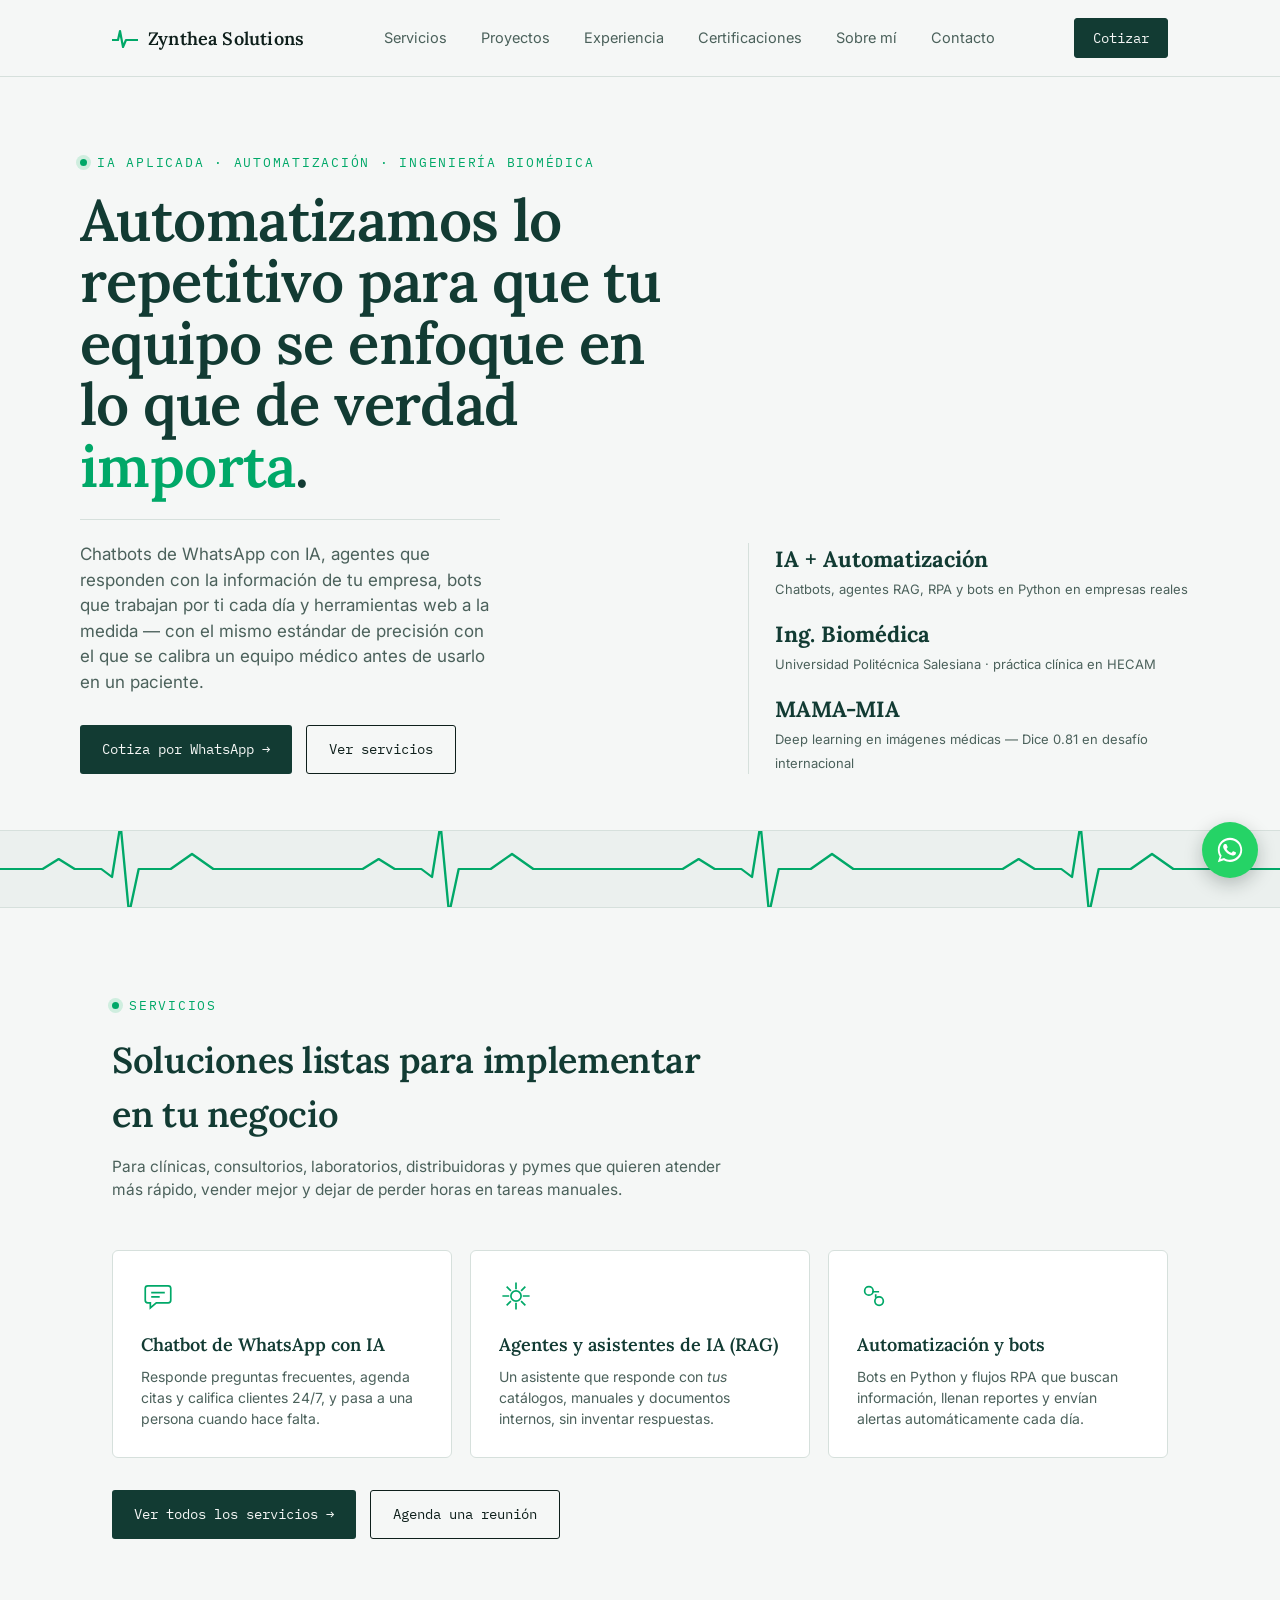
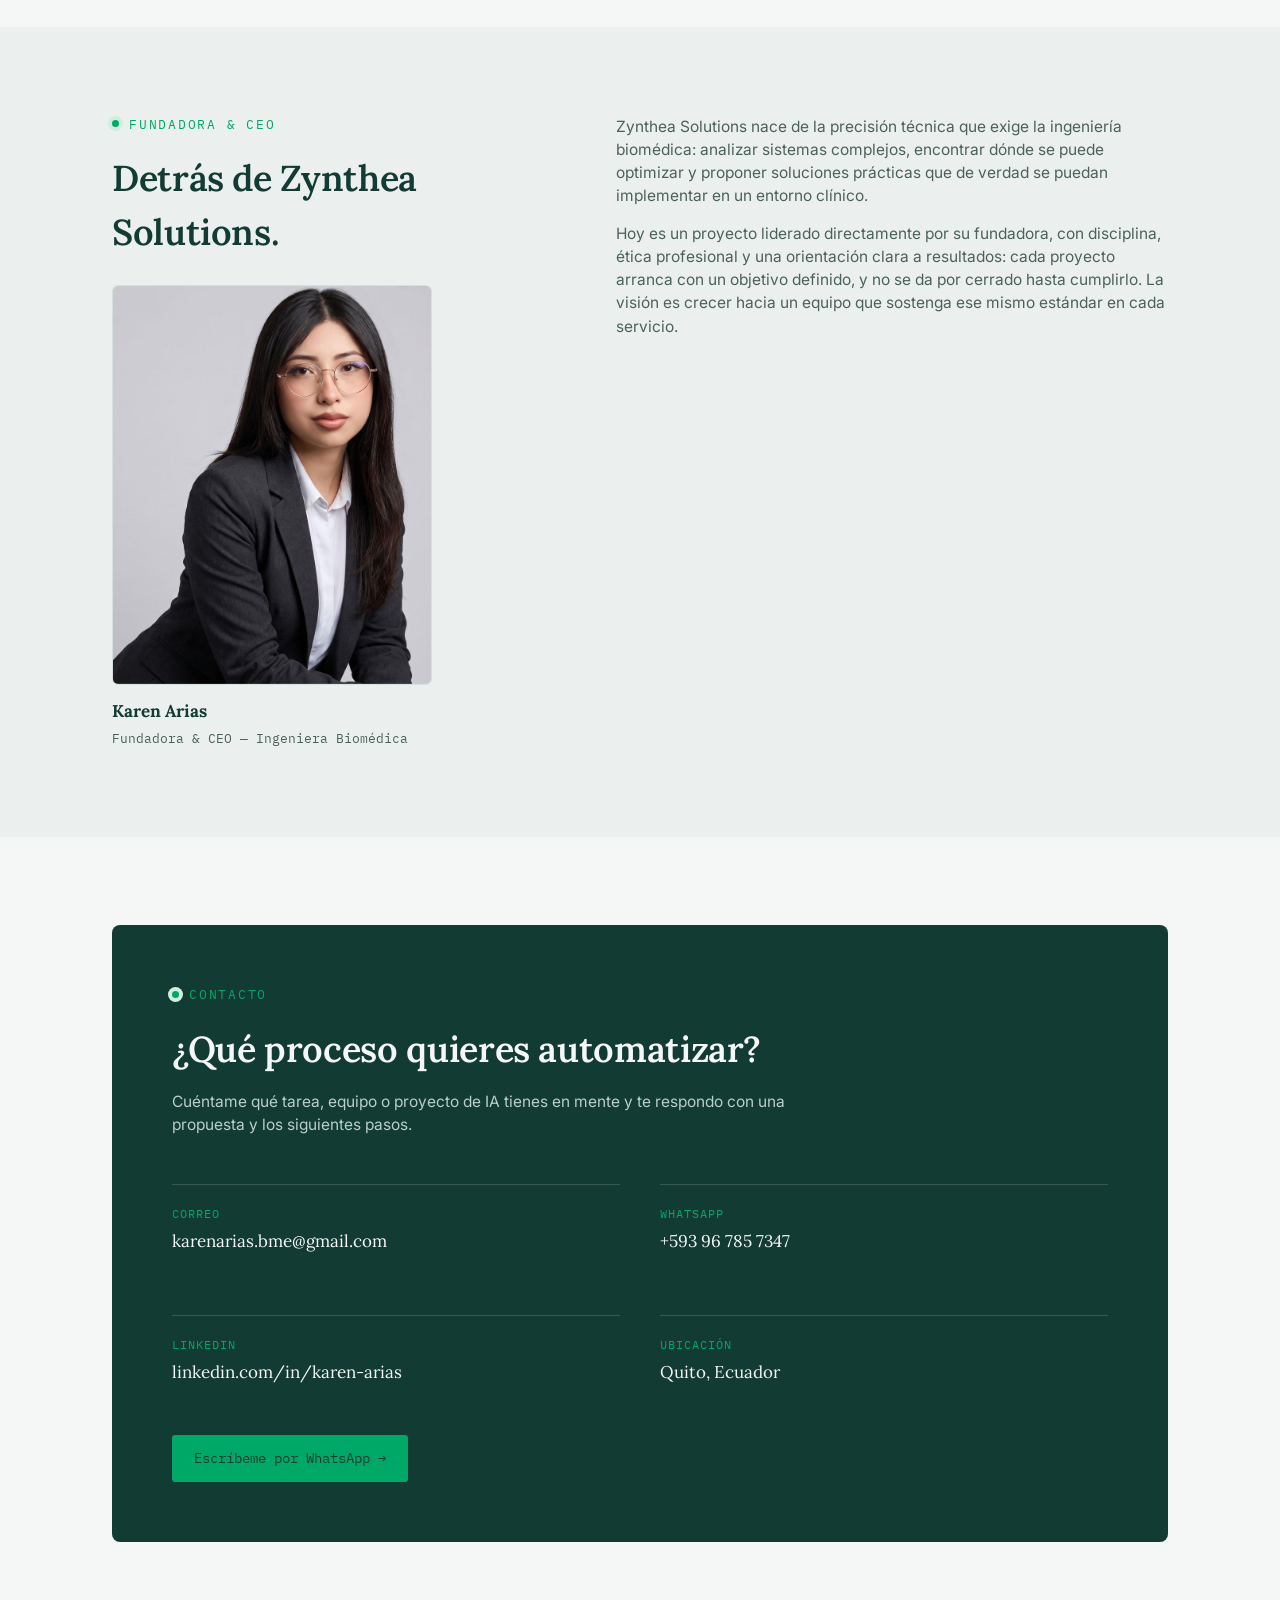
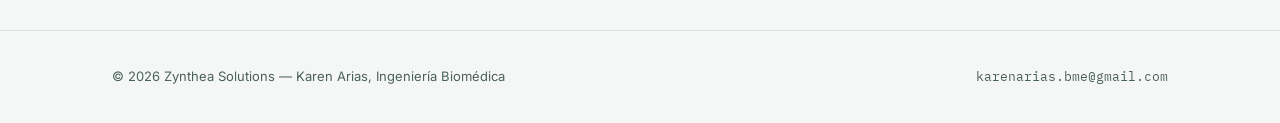
==== index.html @ 06c8c9d8 "Add files via upload" ====
<!DOCTYPE html>
<html lang="es">
<head>
<meta charset="UTF-8">
<meta name="viewport" content="width=device-width, initial-scale=1.0">
<title>Zynthea Solutions — IA, Automatización e Ingeniería Biomédica</title>
<meta name="description" content="Zynthea Solutions, Quito, Ecuador. Chatbots de WhatsApp con IA, agentes y asistentes RAG, automatización de procesos (RPA), bots en Python, páginas web y cotizadores, IA en imágenes médicas y mantenimiento de equipos médicos.">
<meta name="robots" content="index, follow">
<meta name="keywords" content="chatbot WhatsApp Ecuador, automatización de procesos Quito, agentes de IA, RAG, RPA, bots Python, web scraping, páginas web Quito, cotizador web, inteligencia artificial empresas Ecuador, IA imágenes médicas, mantenimiento equipos médicos Quito, ingeniería biomédica Ecuador">
<link rel="canonical" href="https://karenariasbme.github.io/KarenArias/">
<meta property="og:type" content="website">
<meta property="og:title" content="Zynthea Solutions — IA, Automatización e Ingeniería Biomédica">
<meta property="og:description" content="Chatbots con IA, agentes RAG, automatización de procesos, páginas web e ingeniería biomédica en Quito, Ecuador.">
<meta property="og:url" content="https://karenariasbme.github.io/KarenArias/">
<meta property="og:locale" content="es_EC">
<meta property="og:site_name" content="Zynthea Solutions">
<link rel="icon" href="favicon-32.png" sizes="32x32" type="image/png">
<link rel="icon" href="favicon-192.png" sizes="192x192" type="image/png">
<link rel="apple-touch-icon" href="favicon-180.png">
<script type="application/ld+json">
{
  "@context": "https://schema.org",
  "@type": "Organization",
  "name": "Zynthea Solutions",
  "url": "https://karenariasbme.github.io/KarenArias/",
  "description": "Soluciones de inteligencia artificial, automatización de procesos, desarrollo web e ingeniería biomédica en Quito, Ecuador.",
  "founder": { "@type": "Person", "name": "Karen Arias" },
  "telephone": "+593967857347",
  "email": "karenarias.bme@gmail.com",
  "areaServed": "EC",
  "knowsAbout": ["Chatbots de WhatsApp", "Agentes de IA", "RAG", "RPA", "Automatización de procesos", "Python", "Web scraping", "Desarrollo web", "Deep Learning", "Imágenes médicas", "Ingeniería biomédica"],
  "address": { "@type": "PostalAddress", "addressLocality": "Quito", "addressCountry": "EC" }
}
</script>
<link rel="preconnect" href="https://fonts.googleapis.com">
<link rel="preconnect" href="https://fonts.gstatic.com" crossorigin>
<link href="https://fonts.googleapis.com/css2?family=Lora:wght@500;600;700&family=Inter:wght@400;500;600&family=IBM+Plex+Mono:wght@400;500&display=swap" rel="stylesheet">
<style>
  :root{
    --paper:#F5F7F6;
    --paper-alt:#EBF0EE;
    --ink:#0E1F1B;
    --ink-soft:#4B615B;
    --teal:#123B33;
    --teal-line:#1B4B41;
    --pulse:#00A868;
    --pulse-soft:#CFEEDF;
    --amber:#D98A2B;
    --line:#D6E0DC;
    --white:#FFFFFF;
    --font-d:'Lora',serif;
    --font-b:'Inter',sans-serif;
    --font-m:'IBM Plex Mono',monospace;
  }
  *{margin:0;padding:0;box-sizing:border-box;}
  html{scroll-behavior:smooth;}
  body{
    background:var(--paper);
    color:var(--ink);
    font-family:var(--font-b);
    line-height:1.5;
    -webkit-font-smoothing:antialiased;
  }
  a{color:inherit;text-decoration:none;}
  img,svg{display:block;max-width:100%;}
  .wrap{max-width:1120px;margin:0 auto;padding:0 32px;}
  .eyebrow{
    font-family:var(--font-m);
    font-size:12.5px;
    letter-spacing:.14em;
    text-transform:uppercase;
    color:var(--pulse);
    display:flex;align-items:center;gap:10px;
    margin-bottom:18px;
  }
  .eyebrow::before{content:"";width:7px;height:7px;border-radius:50%;background:var(--pulse);box-shadow:0 0 0 4px var(--pulse-soft);}

  /* ---------- HEADER ---------- */
  header{
    position:sticky;top:0;z-index:50;
    background:rgba(245,247,246,.92);
    backdrop-filter:blur(8px);
    border-bottom:1px solid var(--line);
  }
  .nav{display:flex;align-items:center;justify-content:space-between;padding:18px 32px;max-width:1120px;margin:0 auto;}
  .logo{display:flex;align-items:center;gap:10px;font-family:var(--font-d);font-weight:600;font-size:18px;letter-spacing:.01em;}
  .logo-mark{width:26px;height:26px;flex-shrink:0;}
  .nav-links{display:flex;align-items:center;gap:34px;font-size:14.5px;}
  .nav-links a{color:var(--ink-soft);transition:color .2s;position:relative;}
  .nav-links a:hover{color:var(--teal);}
  .nav-cta{
    font-family:var(--font-m);font-size:13.5px;
    background:var(--teal);color:var(--paper);
    padding:9px 18px;border-radius:3px;
    border:1px solid var(--teal);
  }
  .nav-cta:hover{background:var(--ink);}
  .burger{display:none;background:none;border:none;cursor:pointer;padding:6px;}
  .burger span{display:block;width:22px;height:2px;background:var(--ink);margin:5px 0;}

  /* ---------- HERO ---------- */
  .hero{padding:76px 0 0;}
  .hero-grid{display:grid;grid-template-columns:1.15fr .85fr;gap:56px;align-items:end;}
  h1{
    font-family:var(--font-d);
    font-weight:600;
    font-size:clamp(34px,5vw,58px);
    line-height:1.06;
    letter-spacing:-.01em;
    color:var(--teal);
  }
  h1 em{
    font-style:normal;color:var(--pulse);
  }
  .hero-sub{
    font-size:17px;color:var(--ink-soft);
    max-width:420px;margin-top:22px;
    padding-top:22px;border-top:1px solid var(--line);
  }
  .hero-actions{display:flex;gap:14px;margin-top:30px;flex-wrap:wrap;}
  .btn{
    font-family:var(--font-m);font-size:14px;
    padding:13px 22px;border-radius:3px;
    display:inline-flex;align-items:center;gap:8px;
    transition:transform .15s, background .2s;
  }
  .btn-primary{background:var(--teal);color:var(--paper);}
  .btn-primary:hover{background:var(--ink);transform:translateY(-1px);}
  .btn-ghost{border:1px solid var(--ink);color:var(--ink);}
  .btn-ghost:hover{background:var(--ink);color:var(--paper);}

  .hero-stats{display:flex;flex-direction:column;gap:18px;border-left:1px solid var(--line);padding-left:26px;}
  .hero-stat b{display:block;font-family:var(--font-d);font-size:22px;color:var(--teal);}
  .hero-stat span{font-size:13px;color:var(--ink-soft);}

  /* ---------- ECG STRIP ---------- */
  .ecg-strip{width:100%;overflow:hidden;margin-top:56px;border-top:1px solid var(--line);border-bottom:1px solid var(--line);background:var(--paper-alt);}
  .ecg-track{display:flex;width:200%;}
  .ecg-track svg{height:76px;width:50%;flex-shrink:0;}
  .ecg-anim{animation:scrollECG 9s linear infinite;}
  @keyframes scrollECG{from{transform:translateX(0);}to{transform:translateX(-50%);}}
  .ecg-path{fill:none;stroke:var(--pulse);stroke-width:2.2;stroke-linecap:round;stroke-linejoin:round;}
  .ecg-path.dim{stroke:var(--teal-line);opacity:.35;}

  /* ---------- SECTION GENERIC ---------- */
  section{padding:88px 0;}
  .section-head{max-width:620px;margin-bottom:48px;}
  h2{font-family:var(--font-d);font-weight:600;font-size:clamp(26px,3.4vw,36px);color:var(--teal);letter-spacing:-.01em;}
  .section-head p{color:var(--ink-soft);margin-top:14px;font-size:15.5px;}

  /* ---------- ABOUT ---------- */
  .about{background:var(--paper-alt);}
  .about-grid{display:grid;grid-template-columns:.9fr 1.1fr;gap:52px;}
  .about p{color:var(--ink-soft);font-size:15.5px;margin-bottom:14px;}
  .about-tags{display:flex;flex-wrap:wrap;gap:8px;margin-top:20px;}
  .about-photo{margin-top:26px;}
  .about-photo img{width:100%;max-width:320px;aspect-ratio:4/5;object-fit:cover;border-radius:6px;border:1px solid var(--line);}
  .about-photo-caption{margin-top:14px;}
  .about-photo-caption b{display:block;font-family:var(--font-d);font-size:17px;color:var(--teal);}
  .about-photo-caption span{font-family:var(--font-m);font-size:12.5px;color:var(--ink-soft);}
  .tag{font-family:var(--font-m);font-size:12.5px;border:1px solid var(--line);padding:6px 11px;border-radius:3px;color:var(--teal);background:var(--white);}
  .about-card{background:var(--white);border:1px solid var(--line);border-radius:6px;padding:26px;}
  .about-card .row{display:flex;justify-content:space-between;padding:12px 0;border-bottom:1px solid var(--line);font-size:14px;}
  .about-card .row:last-child{border-bottom:none;}
  .about-card .row span:first-child{color:var(--ink-soft);}
  .about-card .row span:last-child{font-family:var(--font-m);font-size:13px;text-align:right;}

  /* ---------- SERVICES ---------- */
  .services-grid{display:grid;grid-template-columns:repeat(2,1fr);gap:1px;background:var(--line);border:1px solid var(--line);}
  .service{background:var(--paper);padding:32px;}
  .service .icon{width:38px;height:38px;margin-bottom:20px;}
  .service h3{font-family:var(--font-d);font-size:19px;font-weight:600;color:var(--teal);margin-bottom:10px;}
  .service p{font-size:14.5px;color:var(--ink-soft);}
  .service ul{list-style:none;margin-top:14px;display:flex;flex-direction:column;gap:6px;}
  .service li{font-size:13.5px;color:var(--ink);padding-left:16px;position:relative;}
  .service li::before{content:"";position:absolute;left:0;top:8px;width:6px;height:6px;border-radius:50%;background:var(--pulse);}
  .service-cta{display:inline-block;margin-top:18px;font-family:var(--font-m);font-size:13px;color:var(--teal);border-bottom:1px solid var(--pulse);padding-bottom:2px;}
  .service-cta:hover{color:var(--pulse);}
  .service.featured{background:var(--white);}
  .service-badge{display:inline-block;font-family:var(--font-m);font-size:11px;letter-spacing:.08em;text-transform:uppercase;background:var(--pulse-soft);color:var(--teal);padding:4px 9px;border-radius:3px;margin-bottom:14px;}
  .group-title{font-family:var(--font-m);font-size:12.5px;letter-spacing:.12em;text-transform:uppercase;color:var(--ink-soft);margin:44px 0 16px;}
  .group-title:first-child{margin-top:0;}

  /* ---------- SERVICIOS DESTACADOS (PORTADA) ---------- */
  .highlights-grid{display:grid;grid-template-columns:repeat(3,1fr);gap:18px;}
  .highlight{background:var(--white);border:1px solid var(--line);border-radius:6px;padding:28px;display:flex;flex-direction:column;transition:border-color .2s, transform .15s;}
  .highlight:hover{border-color:var(--pulse);transform:translateY(-2px);}
  .highlight .icon{width:34px;height:34px;margin-bottom:18px;}
  .highlight h3{font-family:var(--font-d);font-size:18px;font-weight:600;color:var(--teal);margin-bottom:8px;}
  .highlight p{font-size:14px;color:var(--ink-soft);flex:1;}
  .highlights-actions{display:flex;gap:14px;margin-top:32px;flex-wrap:wrap;}

  /* ---------- PROCESO ---------- */
  .steps{display:grid;grid-template-columns:repeat(4,1fr);gap:18px;margin-top:8px;}
  .step{border-top:2px solid var(--pulse);padding-top:16px;}
  .step b{font-family:var(--font-m);font-size:12.5px;color:var(--pulse);}
  .step h4{font-family:var(--font-d);font-size:17px;color:var(--teal);margin:6px 0;}
  .step p{font-size:13.5px;color:var(--ink-soft);}

  /* ---------- WHATSAPP FLOTANTE ---------- */
  .wa-float{position:fixed;right:22px;bottom:22px;z-index:150;width:56px;height:56px;border-radius:50%;background:#25D366;display:flex;align-items:center;justify-content:center;box-shadow:0 6px 18px rgba(14,31,27,.25);transition:transform .15s;}
  .wa-float:hover{transform:scale(1.06);}
  .wa-float svg{width:30px;height:30px;}

  /* ---------- PROYECTOS (ACORDEÓN) ---------- */
  .accordion{display:flex;flex-direction:column;gap:14px;}
  .acc-item{background:var(--teal);color:var(--paper);border-radius:8px;overflow:hidden;}
  .acc-item summary{
    list-style:none;cursor:pointer;
    display:flex;align-items:center;justify-content:space-between;gap:20px;
    padding:26px 30px;
  }
  .acc-item summary::-webkit-details-marker{display:none;}
  .acc-title{display:flex;align-items:baseline;gap:16px;}
  .acc-num{font-family:var(--font-m);font-size:13px;color:var(--pulse);}
  .acc-title span:last-child{font-family:var(--font-d);font-size:clamp(17px,2.4vw,21px);font-weight:600;}
  .acc-icon{
    font-family:var(--font-m);font-size:20px;color:var(--pulse);
    flex-shrink:0;transition:transform .2s;
  }
  .acc-item[open] .acc-icon{transform:rotate(45deg);}
  .acc-body{padding:0 30px 34px;display:grid;grid-template-columns:1fr 1fr;gap:36px;align-items:center;}
  .acc-body p{color:#C9D8D3;font-size:15px;margin-bottom:10px;}
  .acc-meta{display:flex;gap:26px;margin-top:18px;flex-wrap:wrap;}
  .acc-meta div{font-family:var(--font-m);font-size:12.5px;color:#9FC0B6;}
  .acc-meta b{display:block;color:var(--paper);font-size:14px;font-family:var(--font-b);font-weight:600;margin-top:3px;}
  .acc-visual{position:relative;background:#0C2A24;border-radius:6px;padding:24px;}
  .acc-visual svg, .acc-visual img{width:100%;display:block;}

  /* ---------- EXPERIENCE ---------- */
  .exp-item{display:grid;grid-template-columns:220px 1fr;gap:36px;padding:28px 0;border-top:1px solid var(--line);}
  .exp-item:last-child{border-bottom:1px solid var(--line);}
  .exp-role{font-family:var(--font-m);font-size:12.5px;color:var(--pulse);letter-spacing:.05em;text-transform:uppercase;}
  .exp-org{font-family:var(--font-d);font-size:19px;font-weight:600;color:var(--teal);margin-top:6px;}
  .exp-loc{font-size:13px;color:var(--ink-soft);margin-top:4px;}
  .exp-item ul{color:var(--ink-soft);font-size:14.5px;padding-left:18px;}
  .exp-item li{margin-bottom:8px;}

  /* ---------- CERTS + SKILLS ---------- */
  .split{display:grid;grid-template-columns:1fr 1fr;gap:60px;}
  .cert{display:flex;justify-content:space-between;gap:16px;padding:16px 0;border-bottom:1px solid var(--line);font-size:14.5px;}
  a.cert{color:var(--ink);cursor:pointer;transition:color .15s;}
  a.cert:hover{color:var(--pulse);}
  a.cert span:first-child{text-decoration:underline;text-decoration-color:var(--line);text-underline-offset:3px;}
  a.cert:hover span:first-child{text-decoration-color:var(--pulse);}
  .cert span:last-child{font-family:var(--font-m);font-size:12.5px;color:var(--ink-soft);white-space:nowrap;}
  .skill-row{margin-bottom:22px;}
  .skill-row h4{font-family:var(--font-m);font-size:12.5px;text-transform:uppercase;letter-spacing:.08em;color:var(--pulse);margin-bottom:10px;}
  .skill-row p{font-size:15px;color:var(--ink-soft);}

  /* ---------- SUB-TABS (dentro de un modal) ---------- */
  .subtabs{display:flex;gap:8px;flex-wrap:wrap;margin-bottom:32px;border-bottom:1px solid var(--line);padding-bottom:20px;}
  .subtab-btn{
    font-family:var(--font-m);font-size:13px;
    padding:9px 16px;border-radius:20px;
    border:1px solid var(--line);background:var(--white);color:var(--ink-soft);
    cursor:pointer;transition:all .15s;
  }
  .subtab-btn:hover{border-color:var(--teal);color:var(--teal);}
  .subtab-btn.active{background:var(--teal);color:var(--paper);border-color:var(--teal);}
  .subtab-panel[hidden]{display:none;}

  /* ---------- CONTACT ---------- */
  .contact{background:var(--teal);color:var(--paper);border-radius:8px;padding:60px;text-align:left;}
  .contact h2{color:var(--paper);}
  .contact .section-head p{color:#B9CFC9;}
  .contact-grid{display:grid;grid-template-columns:1fr 1fr;gap:40px;margin-top:36px;}
  .contact-link{display:flex;flex-direction:column;gap:6px;padding:20px 0;border-top:1px solid rgba(255,255,255,.15);}
  .contact-link span{font-family:var(--font-m);font-size:12px;text-transform:uppercase;letter-spacing:.08em;color:var(--pulse);}
  .contact-link a, .contact-link p{font-size:17px;font-family:var(--font-d);}
  .contact-link a:hover{color:var(--pulse);}
  .contact .btn-primary{background:var(--pulse);color:var(--teal);margin-top:30px;}
  .contact .btn-primary:hover{background:var(--paper);}

  footer{padding:36px 0;border-top:1px solid var(--line);}
  .foot-row{display:flex;justify-content:space-between;align-items:center;font-size:13px;color:var(--ink-soft);flex-wrap:wrap;gap:12px;}
  .foot-row a{font-family:var(--font-m);}

  @media (max-width:860px){
    .hero-grid,.about-grid,.split,.contact-grid{grid-template-columns:1fr;}
    .hero-stats{border-left:none;border-top:1px solid var(--line);padding-left:0;padding-top:20px;flex-direction:row;flex-wrap:wrap;gap:26px;}
    .services-grid{grid-template-columns:1fr;}
    .highlights-grid{grid-template-columns:1fr;}
    .steps{grid-template-columns:1fr 1fr;}
    .wrap{padding:0 16px;}
    .acc-body{grid-template-columns:1fr;}
    .exp-item{grid-template-columns:1fr;gap:10px;}
    .nav-links{position:fixed;top:64px;left:0;right:0;background:var(--paper);flex-direction:column;align-items:flex-start;padding:20px 32px;border-bottom:1px solid var(--line);display:none;gap:18px;}
    .nav-links.open{display:flex;}
    .burger{display:block;}
    .nav-cta{display:none;}
    .contact,.acc-item summary,.acc-body{padding:22px;}
  }
  @media (prefers-reduced-motion:reduce){
    .ecg-anim{animation:none;}
    html{scroll-behavior:auto;}
  }

  /* ---------- MODALES (Servicios / Proyectos / Experiencia / Certificaciones) ---------- */
  .modal-overlay{
    display:none;position:fixed;inset:0;z-index:200;
    background:rgba(14,31,27,.6);
    padding:70px 20px;overflow-y:auto;
  }
  .modal-overlay.open{display:block;}
  body.modal-locked{overflow:hidden;}
  .modal-box{
    position:relative;
    max-width:1120px;margin:0 auto;
    background:var(--paper);
    border-radius:12px;
    padding:56px 48px 64px;
    animation:modalIn .22s ease;
  }
  .modal-box section, .modal-box > div{padding:0;}
  @keyframes modalIn{from{opacity:0;transform:translateY(10px);}to{opacity:1;transform:translateY(0);}}
  .modal-close{
    position:absolute;top:18px;right:18px;
    width:40px;height:40px;border-radius:50%;
    background:var(--paper-alt);border:1px solid var(--line);
    font-size:22px;line-height:1;color:var(--ink);
    cursor:pointer;display:flex;align-items:center;justify-content:center;
    font-family:var(--font-b);
    transition:background .2s,color .2s;
  }
  .modal-close:hover{background:var(--teal);color:var(--paper);}
  @media (max-width:860px){
    .modal-overlay{padding:0;}
    .modal-box{border-radius:0;min-height:100%;padding:70px 22px 50px;}
  }
</style>
</head>
<body>

<header>
  <div class="nav">
    <div class="logo">
      <svg class="logo-mark" viewBox="0 0 26 26"><path class="ecg-path" d="M0,15 L6,15 L8,6 L11,22 L14,15 L26,15" /></svg>
      Zynthea Solutions
    </div>
    <nav class="nav-links" id="navLinks">
      <a href="#servicios">Servicios</a>
      <a href="#" data-modal="modal-proyectos">Proyectos</a>
      <a href="#" data-modal="modal-experiencia">Experiencia</a>
      <a href="#" data-modal="modal-certificaciones">Certificaciones</a>
      <a href="#sobre-mi">Sobre mí</a>
      <a href="#contacto">Contacto</a>
    </nav>
    <a class="nav-cta" href="https://wa.me/593967857347?text=Hola%20Karen%2C%20quiero%20informaci%C3%B3n%20sobre%20sus%20servicios" target="_blank" rel="noopener">Cotizar</a>
    <button class="burger" id="burger" aria-label="Abrir menú"><span></span><span></span><span></span></button>
  </div>
</header>

<main>
  <section class="hero wrap">
    <div class="hero-grid">
      <div>
        <div class="eyebrow">IA aplicada · Automatización · Ingeniería biomédica</div>
        <h1>Automatizamos lo repetitivo para que tu equipo se enfoque en lo que de verdad <em>importa</em>.</h1>
        <p class="hero-sub">Chatbots de WhatsApp con IA, agentes que responden con la información de tu empresa, bots que trabajan por ti cada día y herramientas web a la medida — con el mismo estándar de precisión con el que se calibra un equipo médico antes de usarlo en un paciente.</p>
        <div class="hero-actions">
          <a class="btn btn-primary" href="https://wa.me/593967857347?text=Hola%20Karen%2C%20quiero%20informaci%C3%B3n%20sobre%20sus%20servicios" target="_blank" rel="noopener">Cotiza por WhatsApp →</a>
          <a class="btn btn-ghost" href="#" data-modal="modal-servicios">Ver servicios</a>
        </div>
      </div>
      <div class="hero-stats">
        <div class="hero-stat"><b>IA + Automatización</b><span>Chatbots, agentes RAG, RPA y bots en Python en empresas reales</span></div>
        <div class="hero-stat"><b>Ing. Biomédica</b><span>Universidad Politécnica Salesiana · práctica clínica en HECAM</span></div>
        <div class="hero-stat"><b>MAMA-MIA</b><span>Deep learning en imágenes médicas — Dice 0.81 en desafío internacional</span></div>
      </div>
    </div>
  </section>

  <div class="ecg-strip">
    <div class="ecg-track ecg-anim" id="ecgTrack"></div>
  </div>

  <section id="servicios">
    <div class="wrap">
      <div class="section-head">
        <div class="eyebrow">Servicios</div>
        <h2>Soluciones listas para implementar en tu negocio</h2>
        <p>Para clínicas, consultorios, laboratorios, distribuidoras y pymes que quieren atender más rápido, vender mejor y dejar de perder horas en tareas manuales.</p>
      </div>
      <div class="highlights-grid">
        <div class="highlight">
          <svg class="icon" viewBox="0 0 40 40"><path d="M8,8 h24 a3,3 0 0 1 3,3 v14 a3,3 0 0 1 -3,3 h-14 l-7,6 v-6 h-3 a3,3 0 0 1 -3,-3 v-14 a3,3 0 0 1 3,-3 z" fill="none" stroke="#00A868" stroke-width="2"/><path d="M12,16 h16 M12,21 h10" stroke="#00A868" stroke-width="2"/></svg>
          <h3>Chatbot de WhatsApp con IA</h3>
          <p>Responde preguntas frecuentes, agenda citas y califica clientes 24/7, y pasa a una persona cuando hace falta.</p>
        </div>
        <div class="highlight">
          <svg class="icon" viewBox="0 0 40 40"><circle cx="20" cy="20" r="6" fill="none" stroke="#00A868" stroke-width="2"/><path d="M20,4 v8 M20,28 v8 M4,20 h8 M28,20 h8 M9,9 l5,5 M26,26 l5,5 M31,9 l-5,5 M14,26 l-5,5" stroke="#00A868" stroke-width="2"/></svg>
          <h3>Agentes y asistentes de IA (RAG)</h3>
          <p>Un asistente que responde con <em>tus</em> catálogos, manuales y documentos internos, sin inventar respuestas.</p>
        </div>
        <div class="highlight">
          <svg class="icon" viewBox="0 0 40 40"><circle cx="14" cy="14" r="5" fill="none" stroke="#00A868" stroke-width="2"/><circle cx="26" cy="26" r="5" fill="none" stroke="#00A868" stroke-width="2"/><path d="M18,15 h8 M22,18 v4" fill="none" stroke="#00A868" stroke-width="2"/></svg>
          <h3>Automatización y bots</h3>
          <p>Bots en Python y flujos RPA que buscan información, llenan reportes y envían alertas automáticamente cada día.</p>
        </div>
      </div>
      <div class="highlights-actions">
        <a class="btn btn-primary" href="#" data-modal="modal-servicios">Ver todos los servicios →</a>
        <a class="btn btn-ghost" href="https://wa.me/593967857347?text=Hola%20Karen%2C%20quiero%20agendar%20una%20reuni%C3%B3n" target="_blank" rel="noopener">Agenda una reunión</a>
      </div>
    </div>
  </section>

  <section class="about" id="sobre-mi">
    <div class="wrap about-grid">
      <div>
        <div class="eyebrow">Fundadora &amp; CEO</div>
        <h2>Detrás de Zynthea Solutions.</h2>
        <div class="about-photo">
          <img src="karen-arias.jpg" alt="Karen Arias, Fundadora y CEO de Zynthea Solutions">
          <div class="about-photo-caption">
            <b>Karen Arias</b>
            <span>Fundadora &amp; CEO — Ingeniera Biomédica</span>
          </div>
        </div>
      </div>
      <div>
        <p>Zynthea Solutions nace de la precisión técnica que exige la ingeniería biomédica: analizar sistemas complejos, encontrar dónde se puede optimizar y proponer soluciones prácticas que de verdad se puedan implementar en un entorno clínico.</p>
        <p>Hoy es un proyecto liderado directamente por su fundadora, con disciplina, ética profesional y una orientación clara a resultados: cada proyecto arranca con un objetivo definido, y no se da por cerrado hasta cumplirlo. La visión es crecer hacia un equipo que sostenga ese mismo estándar en cada servicio.</p>
      </div>
    </div>
  </section>

  <section id="contacto">
    <div class="wrap">
      <div class="contact">
        <div class="section-head">
          <div class="eyebrow">Contacto</div>
          <h2>¿Qué proceso quieres automatizar?</h2>
          <p>Cuéntame qué tarea, equipo o proyecto de IA tienes en mente y te respondo con una propuesta y los siguientes pasos.</p>
        </div>
        <div class="contact-grid">
          <div class="contact-link"><span>Correo</span><a href="mailto:karenarias.bme@gmail.com">karenarias.bme@gmail.com</a></div>
          <div class="contact-link"><span>WhatsApp</span><a href="https://wa.me/593967857347?text=Hola%20Karen%2C%20quiero%20informaci%C3%B3n%20sobre%20sus%20servicios" target="_blank" rel="noopener">+593 96 785 7347</a></div>
          <div class="contact-link"><span>LinkedIn</span><a href="https://www.linkedin.com/in/karen-arias-3723492a7" target="_blank" rel="noopener">linkedin.com/in/karen-arias</a></div>
          <div class="contact-link"><span>Ubicación</span><p>Quito, Ecuador</p></div>
        </div>
        <a class="btn btn-primary" href="https://wa.me/593967857347?text=Hola%20Karen%2C%20quiero%20informaci%C3%B3n%20sobre%20sus%20servicios" target="_blank" rel="noopener">Escríbeme por WhatsApp →</a>
      </div>
    </div>
  </section>
</main>

<div class="modal-overlay" id="modal-servicios">
  <div class="modal-box" role="dialog" aria-modal="true" aria-label="Servicios">
    <button class="modal-close" data-close-modal aria-label="Cerrar">&times;</button>
    <div class="wrap">
      <div class="section-head">
        <div class="eyebrow">Servicios</div>
        <h2>Servicios que ofrecemos</h2>
        <p>Dos líneas de trabajo: inteligencia artificial y automatización para cualquier empresa, e ingeniería biomédica para el sector salud.</p>
      </div>

      <div class="group-title">IA y automatización</div>
      <div class="services-grid">
        <div class="service featured">
          <span class="service-badge">Más solicitado</span>
          <svg class="icon" viewBox="0 0 40 40"><path d="M8,8 h24 a3,3 0 0 1 3,3 v14 a3,3 0 0 1 -3,3 h-14 l-7,6 v-6 h-3 a3,3 0 0 1 -3,-3 v-14 a3,3 0 0 1 3,-3 z" fill="none" stroke="#00A868" stroke-width="2"/><path d="M12,16 h16 M12,21 h10" stroke="#00A868" stroke-width="2"/></svg>
          <h3>Chatbot de WhatsApp con IA</h3>
          <p>Un asistente que atiende a tus clientes por WhatsApp a cualquier hora, con el tono de tu marca.</p>
          <ul>
            <li>Respuestas a preguntas frecuentes, precios y horarios</li>
            <li>Agendamiento de citas y toma de datos</li>
            <li>Derivación a un asesor humano cuando hace falta</li>
            <li>Integración con tu CRM o ERP (por ejemplo, Odoo)</li>
          </ul>
          <a class="service-cta" href="https://wa.me/593967857347?text=Hola%20Karen%2C%20me%20interesa%20un%20chatbot%20de%20WhatsApp" target="_blank" rel="noopener">Cotizar este servicio →</a>
        </div>
        <div class="service featured">
          <span class="service-badge">IA generativa</span>
          <svg class="icon" viewBox="0 0 40 40"><circle cx="20" cy="20" r="6" fill="none" stroke="#00A868" stroke-width="2"/><path d="M20,4 v8 M20,28 v8 M4,20 h8 M28,20 h8 M9,9 l5,5 M26,26 l5,5 M31,9 l-5,5 M14,26 l-5,5" stroke="#00A868" stroke-width="2"/></svg>
          <h3>Agentes y asistentes de IA con RAG</h3>
          <p>Asistentes basados en LLMs que consultan tu propia información (catálogos, manuales, fichas técnicas, procedimientos) y responden con datos reales de tu empresa.</p>
          <ul>
            <li>Búsqueda inteligente en documentos internos</li>
            <li>Agentes que ejecutan tareas: consultar, redactar, clasificar</li>
            <li>Soporte para ventas, servicio técnico y atención al cliente</li>
          </ul>
          <a class="service-cta" href="https://wa.me/593967857347?text=Hola%20Karen%2C%20me%20interesa%20un%20asistente%20de%20IA%20con%20RAG" target="_blank" rel="noopener">Cotizar este servicio →</a>
        </div>
        <div class="service">
          <svg class="icon" viewBox="0 0 40 40"><circle cx="14" cy="14" r="5" fill="none" stroke="#00A868" stroke-width="2"/><circle cx="26" cy="26" r="5" fill="none" stroke="#00A868" stroke-width="2"/><path d="M18,15 h8 M22,18 v4" fill="none" stroke="#00A868" stroke-width="2"/></svg>
          <h3>Automatización de procesos (RPA)</h3>
          <p>Eliminamos tareas manuales y repetitivas: menos tiempo perdido y menos errores humanos.</p>
          <ul>
            <li>Generación automática de reportes y documentos</li>
            <li>Integraciones entre sistemas y APIs</li>
            <li>Flujos administrativos, comerciales y clínicos</li>
          </ul>
          <a class="service-cta" href="https://wa.me/593967857347?text=Hola%20Karen%2C%20quiero%20automatizar%20un%20proceso" target="_blank" rel="noopener">Cotizar este servicio →</a>
        </div>
        <div class="service">
          <svg class="icon" viewBox="0 0 40 40"><rect x="6" y="8" width="28" height="24" rx="2" fill="none" stroke="#00A868" stroke-width="2"/><path d="M13,17 l-4,3 l4,3 M27,17 l4,3 l-4,3 M22,15 l-4,10" fill="none" stroke="#00A868" stroke-width="2"/></svg>
          <h3>Bots en Python y web scraping</h3>
          <p>Bots que revisan sitios web por ti todos los días y te avisan solo de lo que importa.</p>
          <ul>
            <li>Monitoreo de licitaciones, precios o competencia</li>
            <li>Extracción y limpieza de datos</li>
            <li>Alertas automáticas por correo o WhatsApp</li>
          </ul>
          <a class="service-cta" href="https://wa.me/593967857347?text=Hola%20Karen%2C%20me%20interesa%20un%20bot%20de%20monitoreo" target="_blank" rel="noopener">Cotizar este servicio →</a>
        </div>
        <div class="service">
          <svg class="icon" viewBox="0 0 40 40"><rect x="5" y="7" width="30" height="22" rx="2" fill="none" stroke="#00A868" stroke-width="2"/><path d="M5,13 h30 M15,33 h10 M20,29 v4" stroke="#00A868" stroke-width="2"/></svg>
          <h3>Páginas web y herramientas a la medida</h3>
          <p>Sitios web profesionales y aplicaciones web para tu operación diaria.</p>
          <ul>
            <li>Páginas web y landing pages con SEO básico</li>
            <li>Cotizadores web y catálogos digitales</li>
            <li>Bases de datos en la nube (Firebase) y paneles</li>
          </ul>
          <a class="service-cta" href="https://wa.me/593967857347?text=Hola%20Karen%2C%20me%20interesa%20una%20p%C3%A1gina%20web%20o%20herramienta" target="_blank" rel="noopener">Cotizar este servicio →</a>
        </div>
        <div class="service">
          <svg class="icon" viewBox="0 0 40 40"><path d="M6,32 L6,8 M6,32 L34,32" stroke="#00A868" stroke-width="2"/><path d="M10,26 L17,18 L23,22 L32,11" fill="none" stroke="#00A868" stroke-width="2"/></svg>
          <h3>Análisis de datos con IA</h3>
          <p>Convertimos tus datos (ventas, inventario, mantenimiento) en información útil para decidir.</p>
          <ul>
            <li>Limpieza y organización de datos</li>
            <li>Modelos de Machine Learning y predicción</li>
            <li>Reportes y dashboards automáticos</li>
          </ul>
          <a class="service-cta" href="https://wa.me/593967857347?text=Hola%20Karen%2C%20me%20interesa%20un%20an%C3%A1lisis%20de%20datos" target="_blank" rel="noopener">Cotizar este servicio →</a>
        </div>
      </div>

      <div class="group-title">Ingeniería biomédica y salud</div>
      <div class="services-grid">
        <div class="service">
          <svg class="icon" viewBox="0 0 40 40"><circle cx="20" cy="20" r="15" fill="none" stroke="#00A868" stroke-width="2"/><path d="M13,20 h5 M22,20 h5 M20,13 v5 M20,22 v5" stroke="#00A868" stroke-width="2"/></svg>
          <h3>IA aplicada a imágenes médicas</h3>
          <p>Modelos de Deep Learning para MRI, tomografía, ecografía y otras modalidades: segmentación, clasificación, reducción de dimensionalidad (PCA) y modelos de predicción de respuesta, para uso clínico o de investigación.</p>
        </div>
        <div class="service">
          <svg class="icon" viewBox="0 0 40 40"><rect x="4" y="10" width="32" height="20" rx="2" fill="none" stroke="#00A868" stroke-width="2"/><path d="M8,20 L14,20 L16,14 L19,26 L22,20 L32,20" fill="none" stroke="#00A868" stroke-width="2"/></svg>
          <h3>Mantenimiento de equipos médicos de baja complejidad</h3>
          <p>Mantenimiento preventivo y correctivo, calibración e inspecciones funcionales de monitores, bombas de infusión y equipos de diagnóstico, con registros que dan trazabilidad completa. Contamos con personal con conocimiento en aire acondicionado, gases médicos y bombas de vacío.</p>
        </div>
        <div class="service">
          <svg class="icon" viewBox="0 0 40 40"><path d="M8,30 L8,18 L20,10 L32,18 L32,30 Z" fill="none" stroke="#00A868" stroke-width="2"/><path d="M16,30 v-8 h8 v8" stroke="#00A868" stroke-width="2"/></svg>
          <h3>Gestión y ciclo de vida del equipamiento</h3>
          <p>Estimación de vida útil, cronogramas de mantenimiento e inventarios digitales del equipamiento biomédico, con alertas automáticas de mantenimiento.</p>
        </div>
        <div class="service">
          <svg class="icon" viewBox="0 0 40 40"><rect x="10" y="6" width="20" height="28" rx="1" fill="none" stroke="#00A868" stroke-width="2"/><path d="M14,14 h12 M14,20 h12 M14,26 h8" stroke="#00A868" stroke-width="2"/></svg>
          <h3>Documentación técnica e investigación</h3>
          <p>Informes de mantenimiento, guías con metodología GRADE, artículos científicos y revisiones sistemáticas, con documentación clara para auditorías y publicación.</p>
        </div>
      </div>

      <div class="group-title">Cómo trabajamos</div>
      <div class="steps">
        <div class="step"><b>01</b><h4>Diagnóstico</h4><p>Conversamos sobre tu proceso y detectamos qué se puede automatizar.</p></div>
        <div class="step"><b>02</b><h4>Propuesta y demo</h4><p>Te enviamos el alcance, el precio y una demo del funcionamiento.</p></div>
        <div class="step"><b>03</b><h4>Implementación</h4><p>Desarrollamos, probamos con tus datos reales y capacitamos a tu equipo.</p></div>
        <div class="step"><b>04</b><h4>Soporte continuo</h4><p>Plan mensual opcional de mantenimiento, mejoras y monitoreo.</p></div>
      </div>

      <div class="group-title">¿Tienes otro problema técnico?</div>
      <p style="color:var(--ink-soft);font-size:15px;max-width:640px;">Cuéntanos cuál es y te proponemos una solución a la medida: APIs, bases de datos, integraciones, software y más.</p>
      <div class="hero-actions">
        <a class="btn btn-primary" href="https://wa.me/593967857347?text=Hola%20Karen%2C%20quiero%20informaci%C3%B3n%20sobre%20sus%20servicios" target="_blank" rel="noopener">Escríbenos por WhatsApp →</a>
        <a class="btn btn-ghost" href="mailto:karenarias.bme@gmail.com">Enviar un correo</a>
      </div>
    </div>
  
  </div>
</div>

<div class="modal-overlay" id="modal-proyectos">
  <div class="modal-box" role="dialog" aria-modal="true" aria-label="Proyectos">
    <button class="modal-close" data-close-modal aria-label="Cerrar">&times;</button>
    <div class="wrap">
      <div class="section-head">
        <div class="eyebrow">Proyectos</div>
        <h2>Proyectos en los que he trabajado</h2>
        <p>Cada tarjeta se despliega con el detalle completo. Ábrelas para ver el enfoque, el periodo y los resultados.</p>
      </div>

      <div class="accordion">

        <!-- PROYECTO 01 -->
        <details class="acc-item" open>
          <summary>
            <div class="acc-title">
              <span class="acc-num">01</span>
              <span>Segmentación automática de nódulos mamarios en imágenes DCE-MRI</span>
            </div>
            <span class="acc-icon">+</span>
          </summary>
          <div class="acc-body">
            <div>
              <p>Investigación de aprendizaje profundo enfocada en apoyar la detección temprana de cáncer de mama, desarrollada a partir del desafío internacional MAMA-MIA de segmentación de imágenes médicas mediante inteligencia artificial.</p>
              <div class="acc-meta">
                <div>PERIODO<b>Oct 2025 – Feb 2026</b></div>
                <div>LUGAR<b>Quito, Ecuador</b></div>
                <div>ENFOQUE<b>Deep learning en salud</b></div>
              </div>
            </div>
            <div class="acc-visual">
              <img src="mama-mia-resultados.jpg" alt="Comparación de segmentación de nódulos mamarios en DCE-MRI: Ground Truth, nnU-Net, ResEncXL y modelo ensamblado" style="border-radius:4px;">
            </div>
          </div>
        </details>

        <!--
          PARA AGREGAR UN NUEVO PROYECTO:
          1. Copia todo el bloque <details class="acc-item"> ... </details> de arriba.
          2. Cambia acc-num a "02", el título, la descripción y los 3 datos de acc-meta.
          3. Cambia o borra el SVG de acc-visual (puede ser una imagen: <img src="..."> en su lugar).
          4. Pégalo aquí debajo, antes de que cierre </div> class="accordion".
        -->

      </div>
    </div>
  
  </div>
</div>

<div class="modal-overlay" id="modal-experiencia">
  <div class="modal-box" role="dialog" aria-modal="true" aria-label="Experiencia">
    <button class="modal-close" data-close-modal aria-label="Cerrar">&times;</button>
    <div class="wrap">
      <div class="section-head">
        <div class="eyebrow">Experiencia</div>
        <h2>Dónde he puesto esto en práctica</h2>
      </div>
      <div class="exp-item">
        <div>
          <div class="exp-role">Jul 2026 – Actualidad</div>
          <div class="exp-org">HealthCorp S.A.</div>
          <div class="exp-loc">Quito, Ecuador</div>
        </div>
        <ul>
          <li>Automatización de procesos internos, reduciendo tiempos operativos dentro del área comercial y técnica.</li>
          <li>Diseño y gestión de bases de datos para procesos comerciales y técnicos de la empresa.</li>
          <li>Implementación de nuevos flujos de trabajo y mejora continua de procesos existentes.</li>
          <li>Desarrollo de cotizadores y herramientas de apoyo comercial.</li>
          <li>Desarrollo de nuevos negocios y evaluación de la competencia del sector.</li>
        </ul>
      </div>
      <div class="exp-item">
        <div>
          <div class="exp-role">Mar 2025 – Jul 2025</div>
          <div class="exp-org">HECAM</div>
          <div class="exp-loc">Hospital de Especialidades Carlos Andrade Marín<br>Quito, Ecuador</div>
        </div>
        <ul>
          <li>Mantenimiento preventivo y correctivo de equipos biomédicos hospitalarios, garantizando su operatividad en áreas clínicas.</li>
          <li>Inspecciones funcionales y verificación operativa de monitores multiparámetro, bombas de infusión y equipos de diagnóstico.</li>
          <li>Identificación de fallas técnicas y apoyo en procesos de calibración para una atención más oportuna de incidencias.</li>
          <li>Elaboración de informes técnicos y registros que dieron trazabilidad al estado operativo de los equipos.</li>
          <li>Coordinación con personal técnico y clínico para fortalecer la respuesta operativa del área.</li>
        </ul>
      </div>
    </div>
  
  </div>
</div>

<div class="modal-overlay" id="modal-certificaciones">
  <div class="modal-box" role="dialog" aria-modal="true" aria-label="Certificaciones">
    <button class="modal-close" data-close-modal aria-label="Cerrar">&times;</button>
    <div class="wrap">
      <div class="eyebrow">Formación</div>
      <h2 style="margin-bottom:28px;">Perfil</h2>

      <div class="subtabs">
        <button class="subtab-btn active" data-subtab="certs">Certificaciones</button>
        <button class="subtab-btn" data-subtab="estudio">Estudio</button>
        <button class="subtab-btn" data-subtab="idiomas">Idiomas</button>
        <button class="subtab-btn" data-subtab="enfoque">Enfoque</button>
      </div>

      <div class="subtab-panel" data-panel="certs">
        <a class="cert" href="certs/cert-vida-util-equipo.pdf" target="_blank" rel="noopener"><span>Estimación de la Vida Útil del Equipo Médico</span><span>Oct–Nov 2024</span></a>
        <a class="cert" href="certs/cert-grade.pdf" target="_blank" rel="noopener"><span>Metodología GRADE para guías clínicas</span><span>Nov 2024</span></a>
        <a class="cert" href="certs/cert-ciclo-gestion-equipamiento.pdf" target="_blank" rel="noopener"><span>Ciclo de la Gestión del Equipamiento Médico</span><span>Nov 2024</span></a>
        <a class="cert" href="certs/cert-desarrollo-ia.pdf" target="_blank" rel="noopener"><span>Desarrollo con IA: de 0 a Producción</span><span>Mar 2026</span></a>
        <a class="cert" href="certs/cert-gestion-activos-salud.pdf" target="_blank" rel="noopener"><span>Introducción a la gestión de activos en salud</span><span>Nov 2024</span></a>
        <a class="cert" href="certs/cert-incorporacion-equipo-medico.pdf" target="_blank" rel="noopener"><span>Incorporación de equipo médico con base al análisis de información</span><span>Nov 2024</span></a>
        <a class="cert" href="certs/cert-matlab-onramp.pdf" target="_blank" rel="noopener"><span>MATLAB Onramp — MathWorks</span><span>Oct 2023</span></a>
      </div>

      <div class="subtab-panel" data-panel="estudio" hidden>
        <div class="cert"><span>Ingeniería Biomédica — Universidad Politécnica Salesiana</span><span>Ene 2021 – Feb 2026</span></div>
        <p style="color:var(--ink-soft);font-size:14.5px;margin-top:16px;">Quito, Ecuador.</p>
      </div>

      <div class="subtab-panel" data-panel="idiomas" hidden>
        <div class="skill-row"><h4>Idiomas</h4><p>Español (nativo) · Inglés intermedio, con comprensión de documentación técnica y comunicación profesional.</p></div>
      </div>

      <div class="subtab-panel" data-panel="enfoque" hidden>
        <div class="skill-row"><h4>Competencias</h4><p>Pensamiento analítico, resolución de problemas, trabajo colaborativo y aprendizaje continuo en entornos multidisciplinarios.</p></div>
      </div>
    </div>
  </div>
</div>


<a class="wa-float" href="https://wa.me/593967857347?text=Hola%20Karen%2C%20quiero%20informaci%C3%B3n%20sobre%20sus%20servicios" target="_blank" rel="noopener" aria-label="Escríbenos por WhatsApp">
  <svg viewBox="0 0 32 32" fill="#fff"><path d="M16 3C8.8 3 3 8.7 3 15.8c0 2.5.7 4.9 2 7L3 29l6.4-2c2 1.1 4.3 1.7 6.6 1.7 7.2 0 13-5.7 13-12.8S23.2 3 16 3zm0 23.4c-2.1 0-4.1-.6-5.9-1.7l-.4-.3-3.8 1.2 1.2-3.7-.3-.4c-1.2-1.8-1.8-3.8-1.8-5.9C5 9.9 9.9 5.2 16 5.2s11 4.7 11 10.6-4.9 10.6-11 10.6zm6-7.9c-.3-.2-2-1-2.3-1.1-.3-.1-.5-.2-.8.2-.2.3-.9 1.1-1.1 1.3-.2.2-.4.2-.7.1-.3-.2-1.4-.5-2.7-1.6-1-.9-1.7-2-1.9-2.3-.2-.3 0-.5.1-.7l.5-.6c.2-.2.2-.4.3-.6.1-.2 0-.4 0-.6l-1.1-2.5c-.3-.7-.6-.6-.8-.6h-.7c-.2 0-.6.1-.9.4-.3.3-1.2 1.1-1.2 2.7s1.2 3.2 1.4 3.4c.2.2 2.4 3.6 5.8 5 .8.3 1.4.5 1.9.7.8.3 1.5.2 2.1.1.6-.1 2-.8 2.2-1.6.3-.8.3-1.4.2-1.6-.1-.1-.3-.2-.6-.4z"/></svg>
</a>

<footer>
  <div class="wrap foot-row">
    <span>© 2026 Zynthea Solutions — Karen Arias, Ingeniería Biomédica</span>
    <a href="mailto:karenarias.bme@gmail.com">karenarias.bme@gmail.com</a>
  </div>
</footer>

<script>
  // Menú móvil
  document.getElementById('burger').addEventListener('click', function(){
    document.getElementById('navLinks').classList.toggle('open');
  });

  // Sistema de modales (Servicios / Proyectos / Experiencia / Certificaciones)
  function openModal(id){
    var modal = document.getElementById(id);
    if(!modal) return;
    modal.classList.add('open');
    document.body.classList.add('modal-locked');
    modal.scrollTop = 0;
    document.getElementById('navLinks').classList.remove('open');
  }
  function closeAllModals(){
    document.querySelectorAll('.modal-overlay.open').forEach(function(m){
      m.classList.remove('open');
    });
    document.body.classList.remove('modal-locked');
  }

  // Abrir: cualquier elemento con data-modal
  document.querySelectorAll('[data-modal]').forEach(function(el){
    el.addEventListener('click', function(e){
      e.preventDefault();
      openModal(el.getAttribute('data-modal'));
    });
  });

  // Cerrar: botón X
  document.querySelectorAll('[data-close-modal]').forEach(function(btn){
    btn.addEventListener('click', closeAllModals);
  });

  // Cerrar: clic fuera de la tarjeta (en el fondo oscuro)
  document.querySelectorAll('.modal-overlay').forEach(function(overlay){
    overlay.addEventListener('click', function(e){
      if(e.target === overlay) closeAllModals();
    });
  });

  // Cerrar: tecla ESC
  document.addEventListener('keydown', function(e){
    if(e.key === 'Escape') closeAllModals();
  });

  // Sub-pestañas dentro del modal de Certificaciones (Certificaciones / Estudio / Idiomas / Enfoque)
  document.querySelectorAll('.subtab-btn').forEach(function(btn){
    btn.addEventListener('click', function(){
      var group = btn.closest('.modal-box');
      var target = btn.getAttribute('data-subtab');
      group.querySelectorAll('.subtab-btn').forEach(function(b){ b.classList.remove('active'); });
      btn.classList.add('active');
      group.querySelectorAll('.subtab-panel').forEach(function(p){
        p.hidden = (p.getAttribute('data-panel') !== target);
      });
    });
  });

  // Generar trazo ECG (una franja de "cycles" latidos, se repite dos veces para loop continuo)
  function buildECG(cycles, cycleWidth, baseline){
    var d = 'M0,' + baseline;
    for (var i = 0; i < cycles; i++){
      var x0 = i * cycleWidth;
      d += ' L' + (x0+40) + ',' + baseline;
      d += ' L' + (x0+55) + ',' + (baseline-10);
      d += ' L' + (x0+70) + ',' + baseline;
      d += ' L' + (x0+95) + ',' + baseline;
      d += ' L' + (x0+105) + ',' + (baseline+8);
      d += ' L' + (x0+113) + ',' + (baseline-45);
      d += ' L' + (x0+121) + ',' + (baseline+45);
      d += ' L' + (x0+130) + ',' + baseline;
      d += ' L' + (x0+160) + ',' + baseline;
      d += ' L' + (x0+180) + ',' + (baseline-15);
      d += ' L' + (x0+200) + ',' + baseline;
      d += ' L' + (x0+cycleWidth) + ',' + baseline;
    }
    return d;
  }

  var cycles = 4, cw = 300, baseline = 38, totalWidth = cycles*cw;
  var d = buildECG(cycles, cw, baseline);
  var svgNS = 'http://www.w3.org/2000/svg';

  function makeSVG(){
    var svg = document.createElementNS(svgNS,'svg');
    svg.setAttribute('viewBox','0 0 ' + totalWidth + ' 76');
    svg.setAttribute('preserveAspectRatio','none');
    var path = document.createElementNS(svgNS,'path');
    path.setAttribute('d', d);
    path.setAttribute('class','ecg-path');
    svg.appendChild(path);
    return svg;
  }

  var track = document.getElementById('ecgTrack');
  track.appendChild(makeSVG());
  track.appendChild(makeSVG());
</script>

</body>
</html>
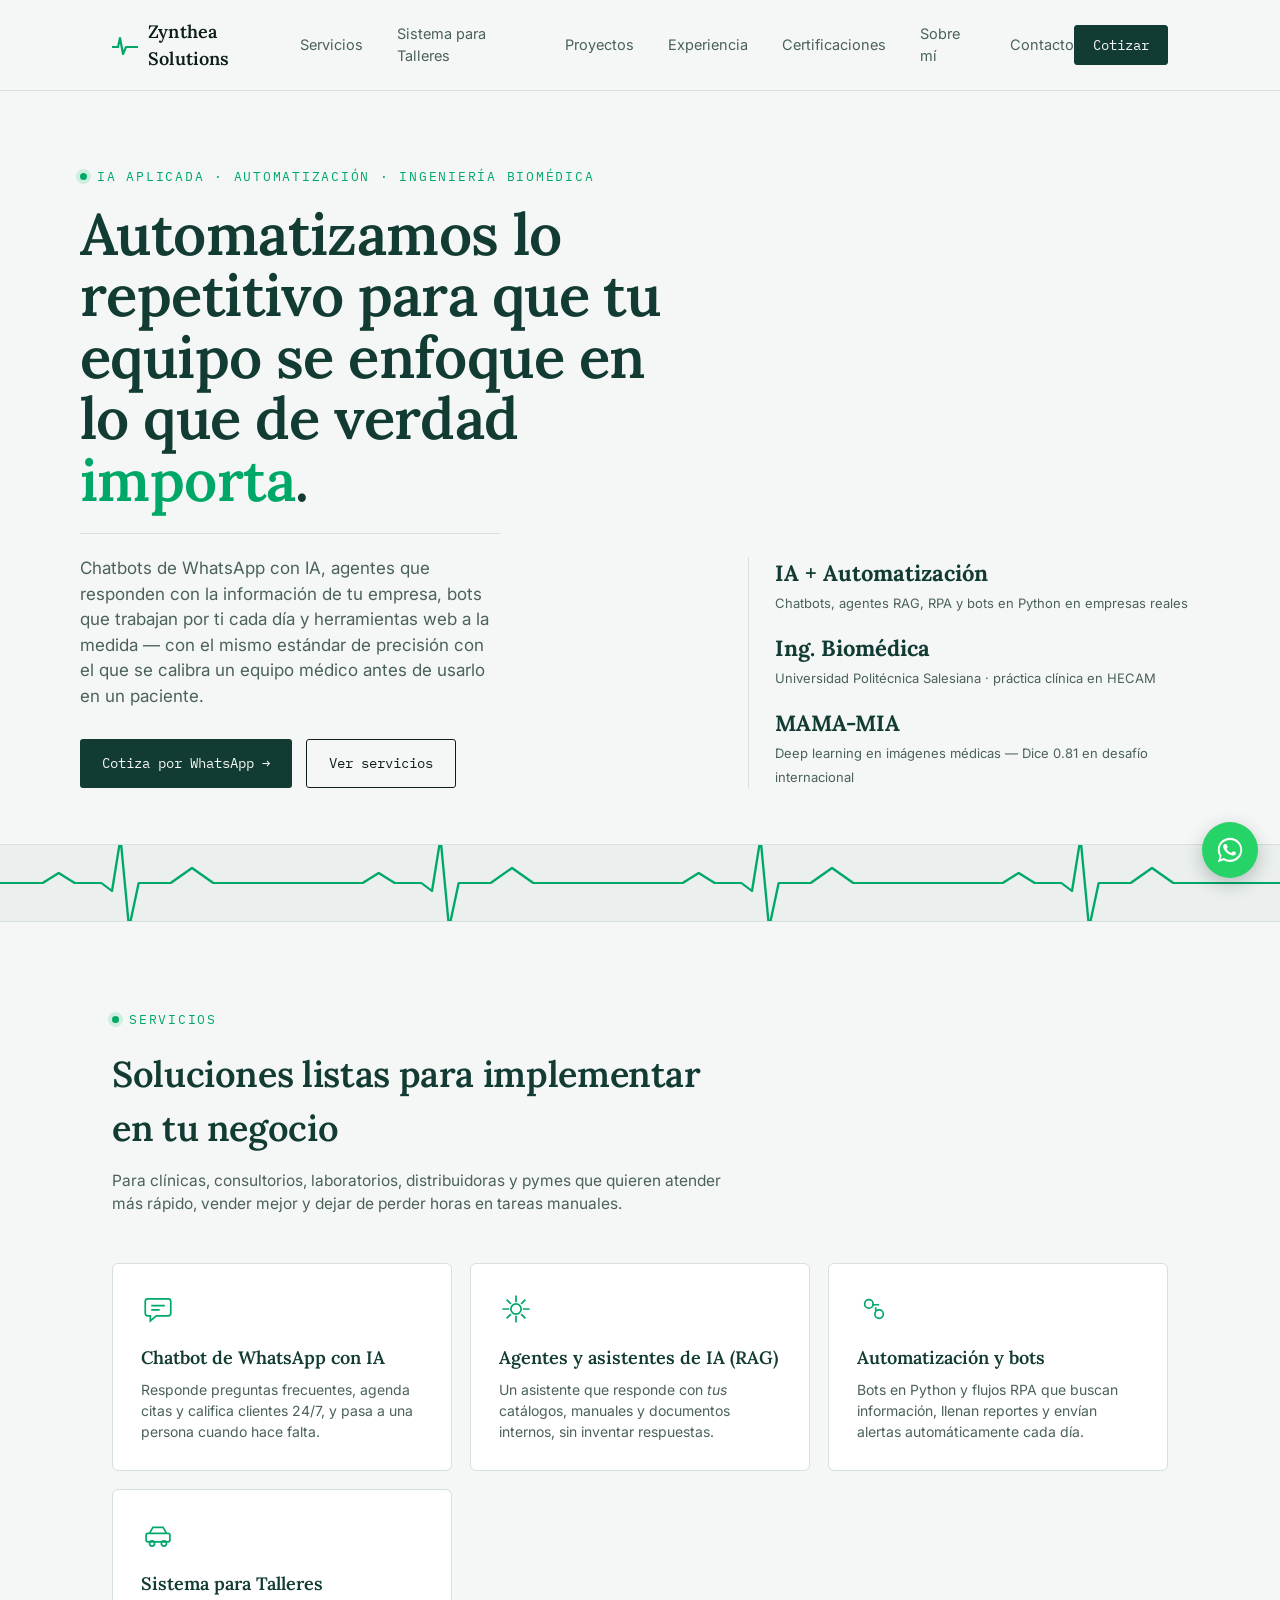
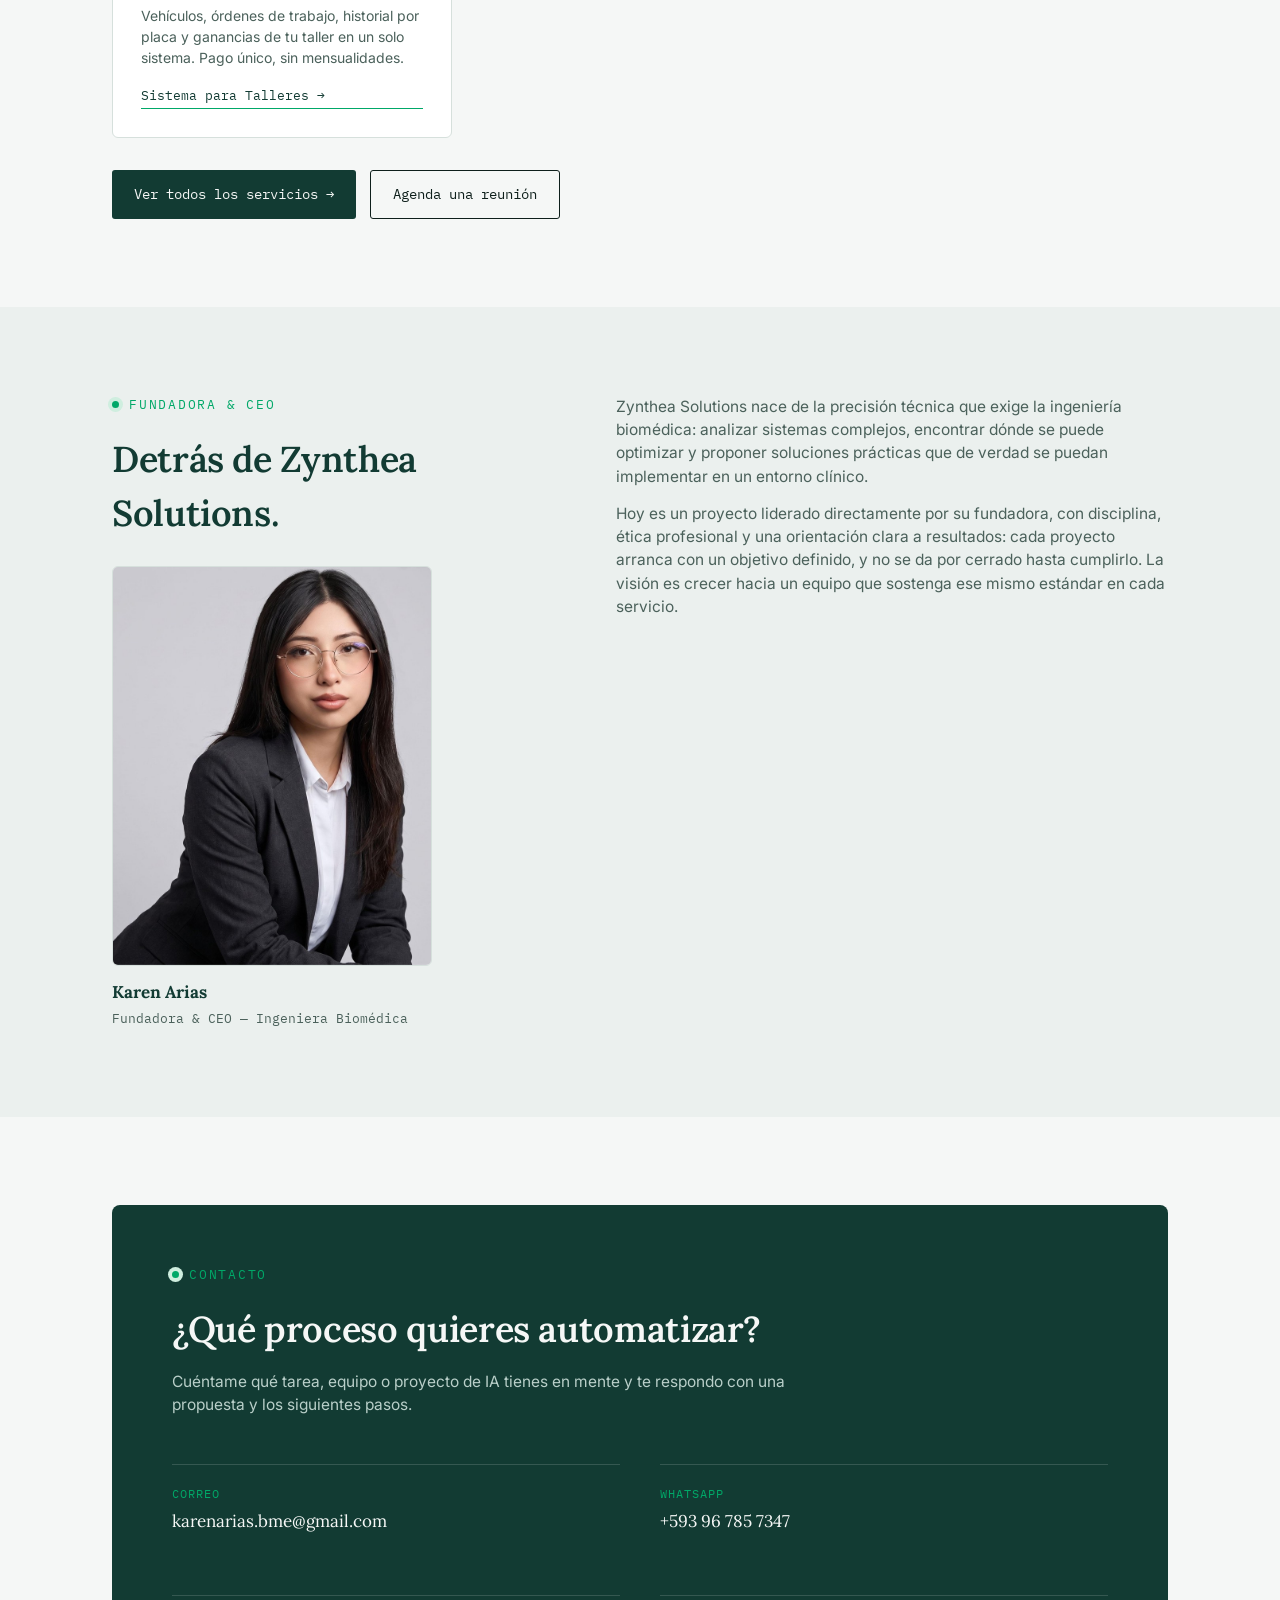
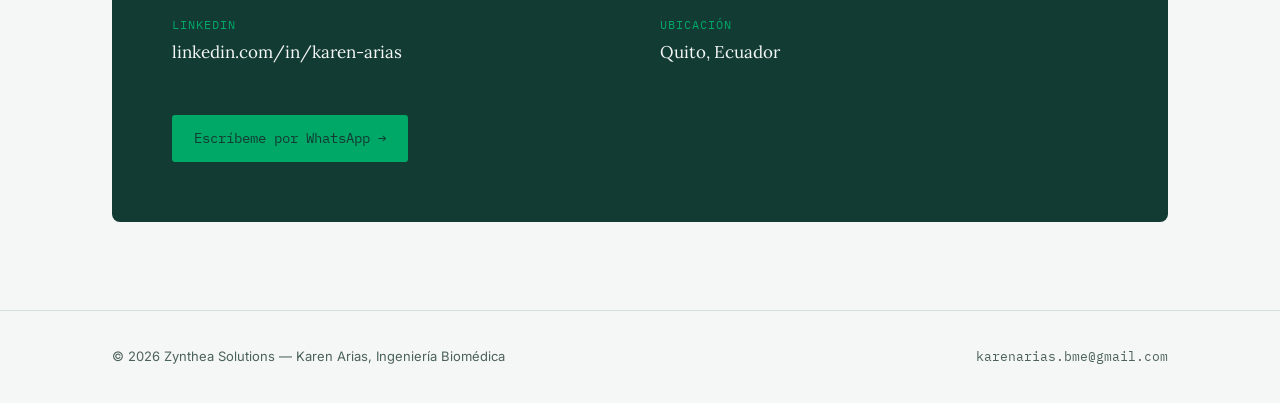
==== commit 93b85fee: "feat: landing Sistema para Talleres (Zynthea Solutions)" ====
--- a/index.html
+++ b/index.html
@@ -340,6 +340,7 @@
     </div>
     <nav class="nav-links" id="navLinks">
       <a href="#servicios">Servicios</a>
+      <a href="/KarenArias/talleres/">Sistema para Talleres</a>
       <a href="#" data-modal="modal-proyectos">Proyectos</a>
       <a href="#" data-modal="modal-experiencia">Experiencia</a>
       <a href="#" data-modal="modal-certificaciones">Certificaciones</a>
@@ -397,6 +398,12 @@
           <svg class="icon" viewBox="0 0 40 40"><circle cx="14" cy="14" r="5" fill="none" stroke="#00A868" stroke-width="2"/><circle cx="26" cy="26" r="5" fill="none" stroke="#00A868" stroke-width="2"/><path d="M18,15 h8 M22,18 v4" fill="none" stroke="#00A868" stroke-width="2"/></svg>
           <h3>Automatización y bots</h3>
           <p>Bots en Python y flujos RPA que buscan información, llenan reportes y envían alertas automáticamente cada día.</p>
+        </div>
+        <div class="highlight">
+          <svg class="icon" viewBox="0 0 40 40"><rect x="6" y="18" width="28" height="10" rx="2" fill="none" stroke="#00A868" stroke-width="2"/><path d="M10,18 l4,-7 h12 l4,7" fill="none" stroke="#00A868" stroke-width="2"/><circle cx="13" cy="30" r="3" fill="none" stroke="#00A868" stroke-width="2"/><circle cx="27" cy="30" r="3" fill="none" stroke="#00A868" stroke-width="2"/></svg>
+          <h3>Sistema para Talleres</h3>
+          <p>Vehículos, órdenes de trabajo, historial por placa y ganancias de tu taller en un solo sistema. Pago único, sin mensualidades.</p>
+          <a class="service-cta" href="/KarenArias/talleres/">Sistema para Talleres →</a>
         </div>
       </div>
       <div class="highlights-actions">
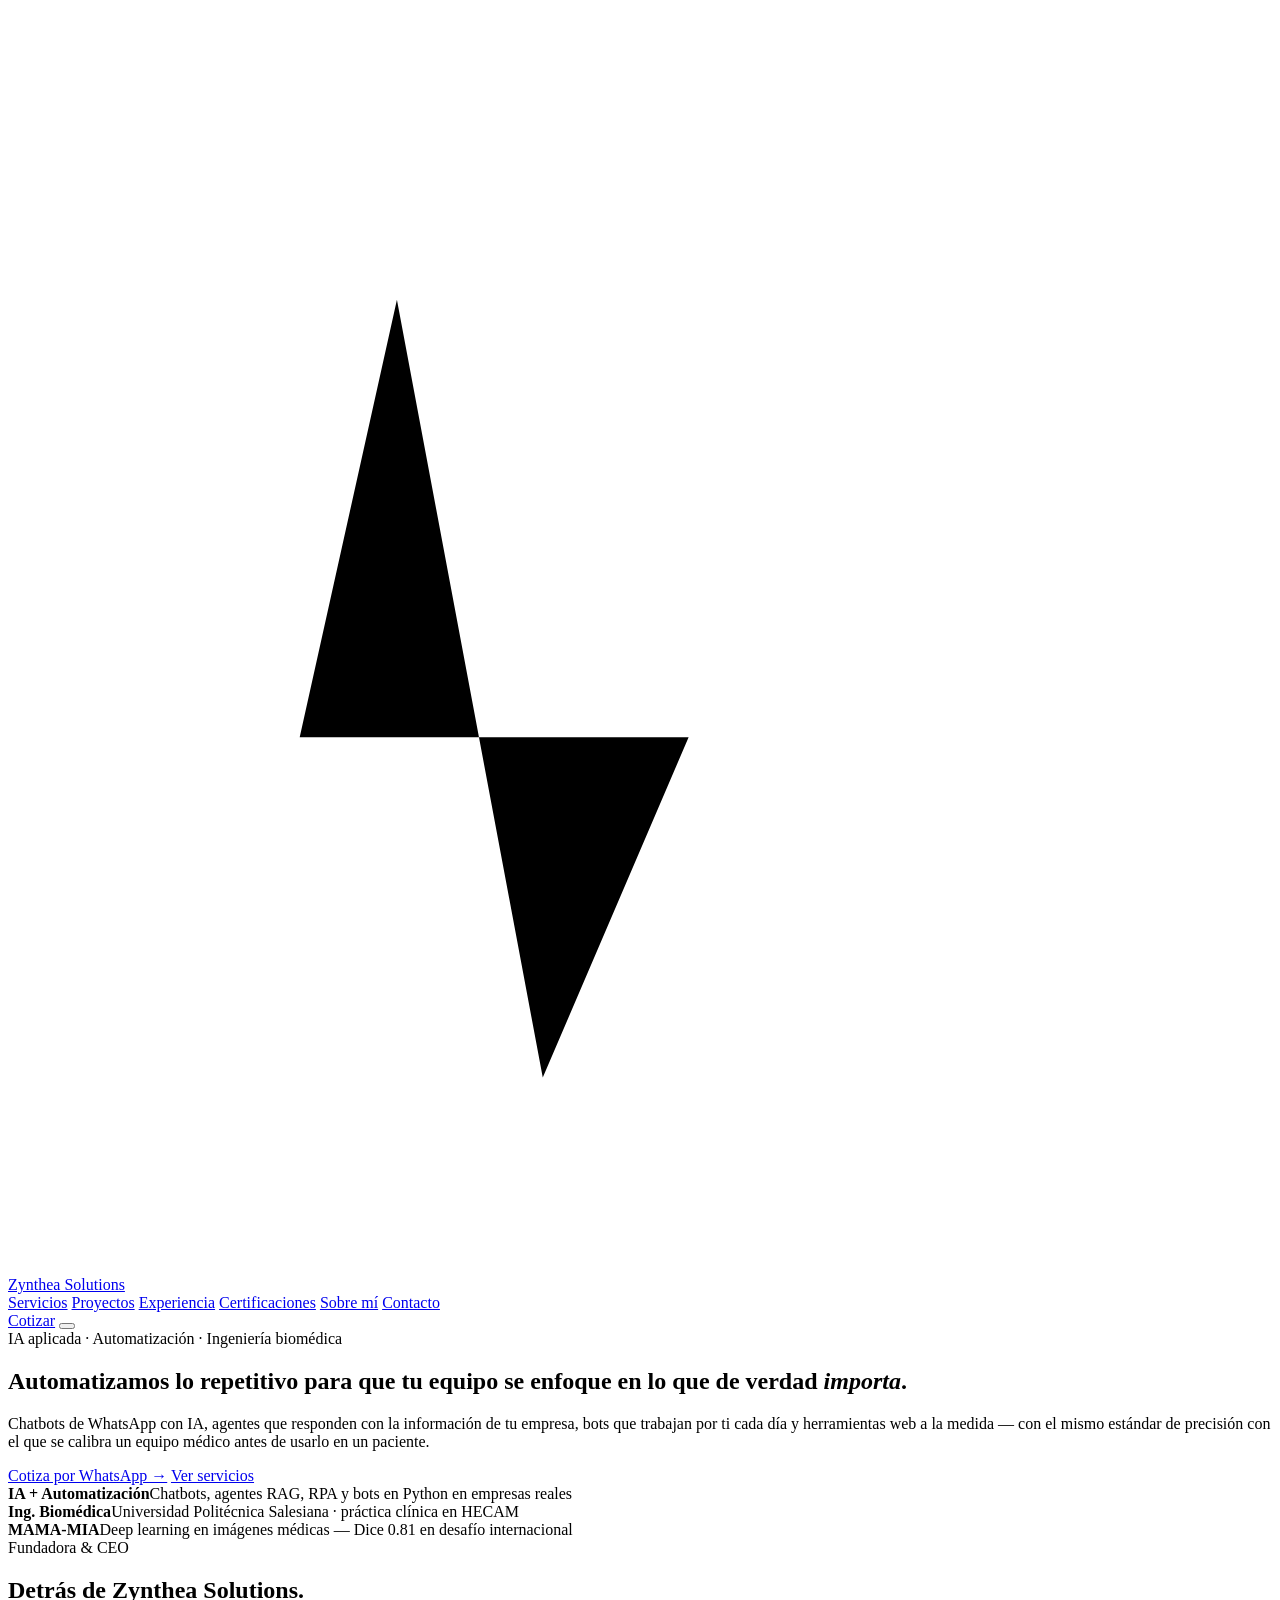
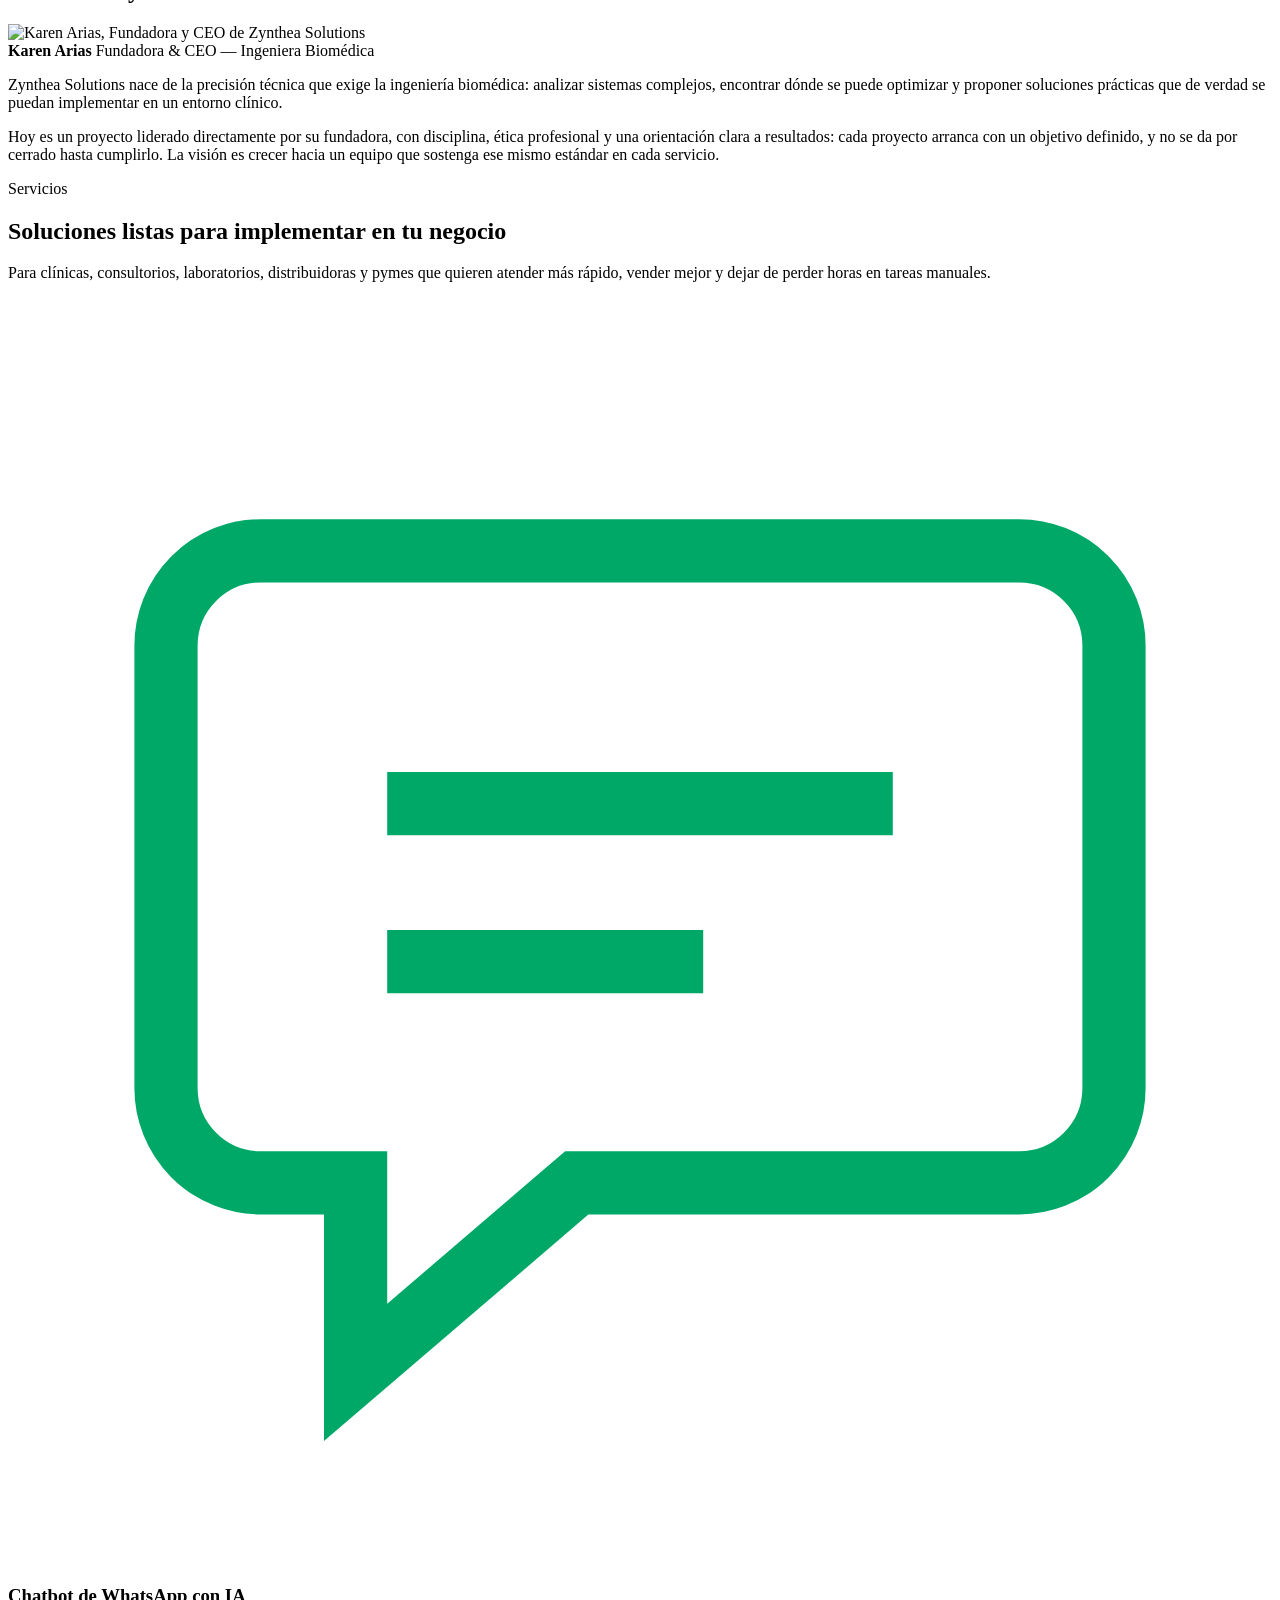
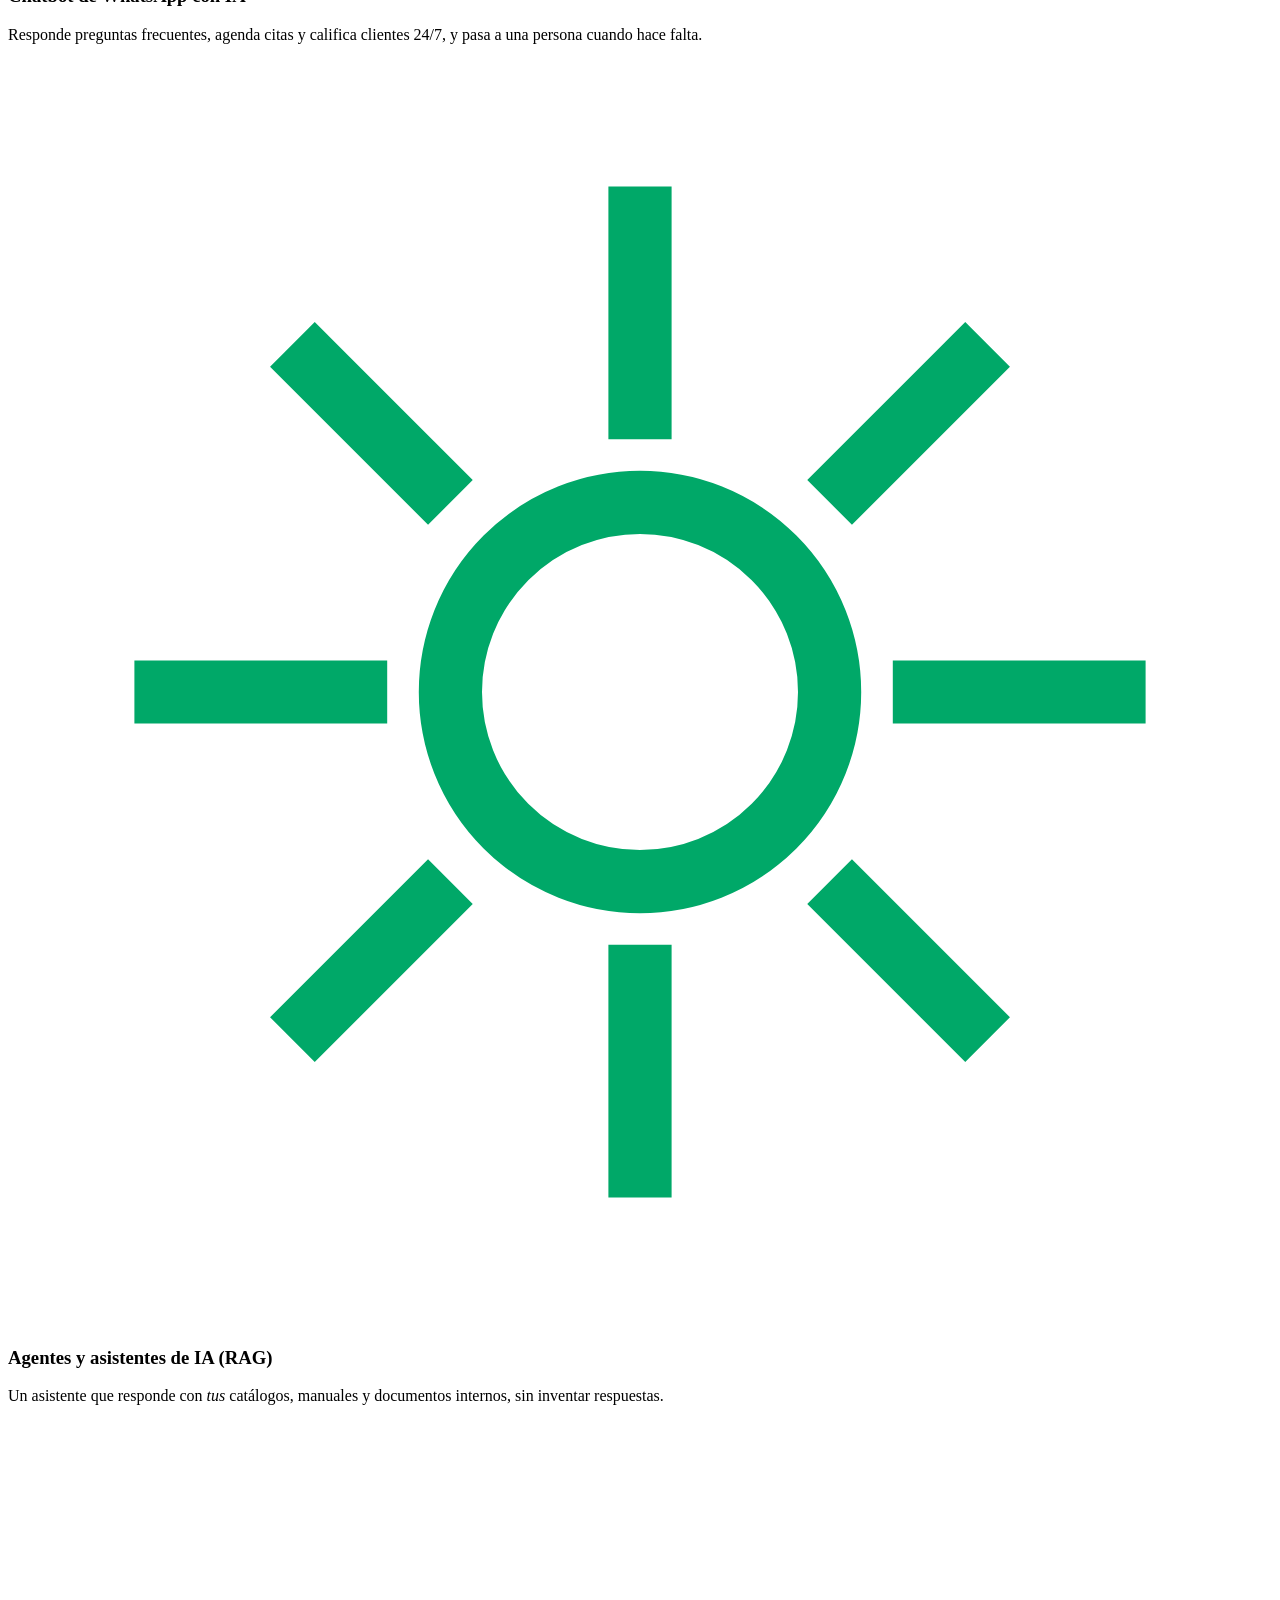
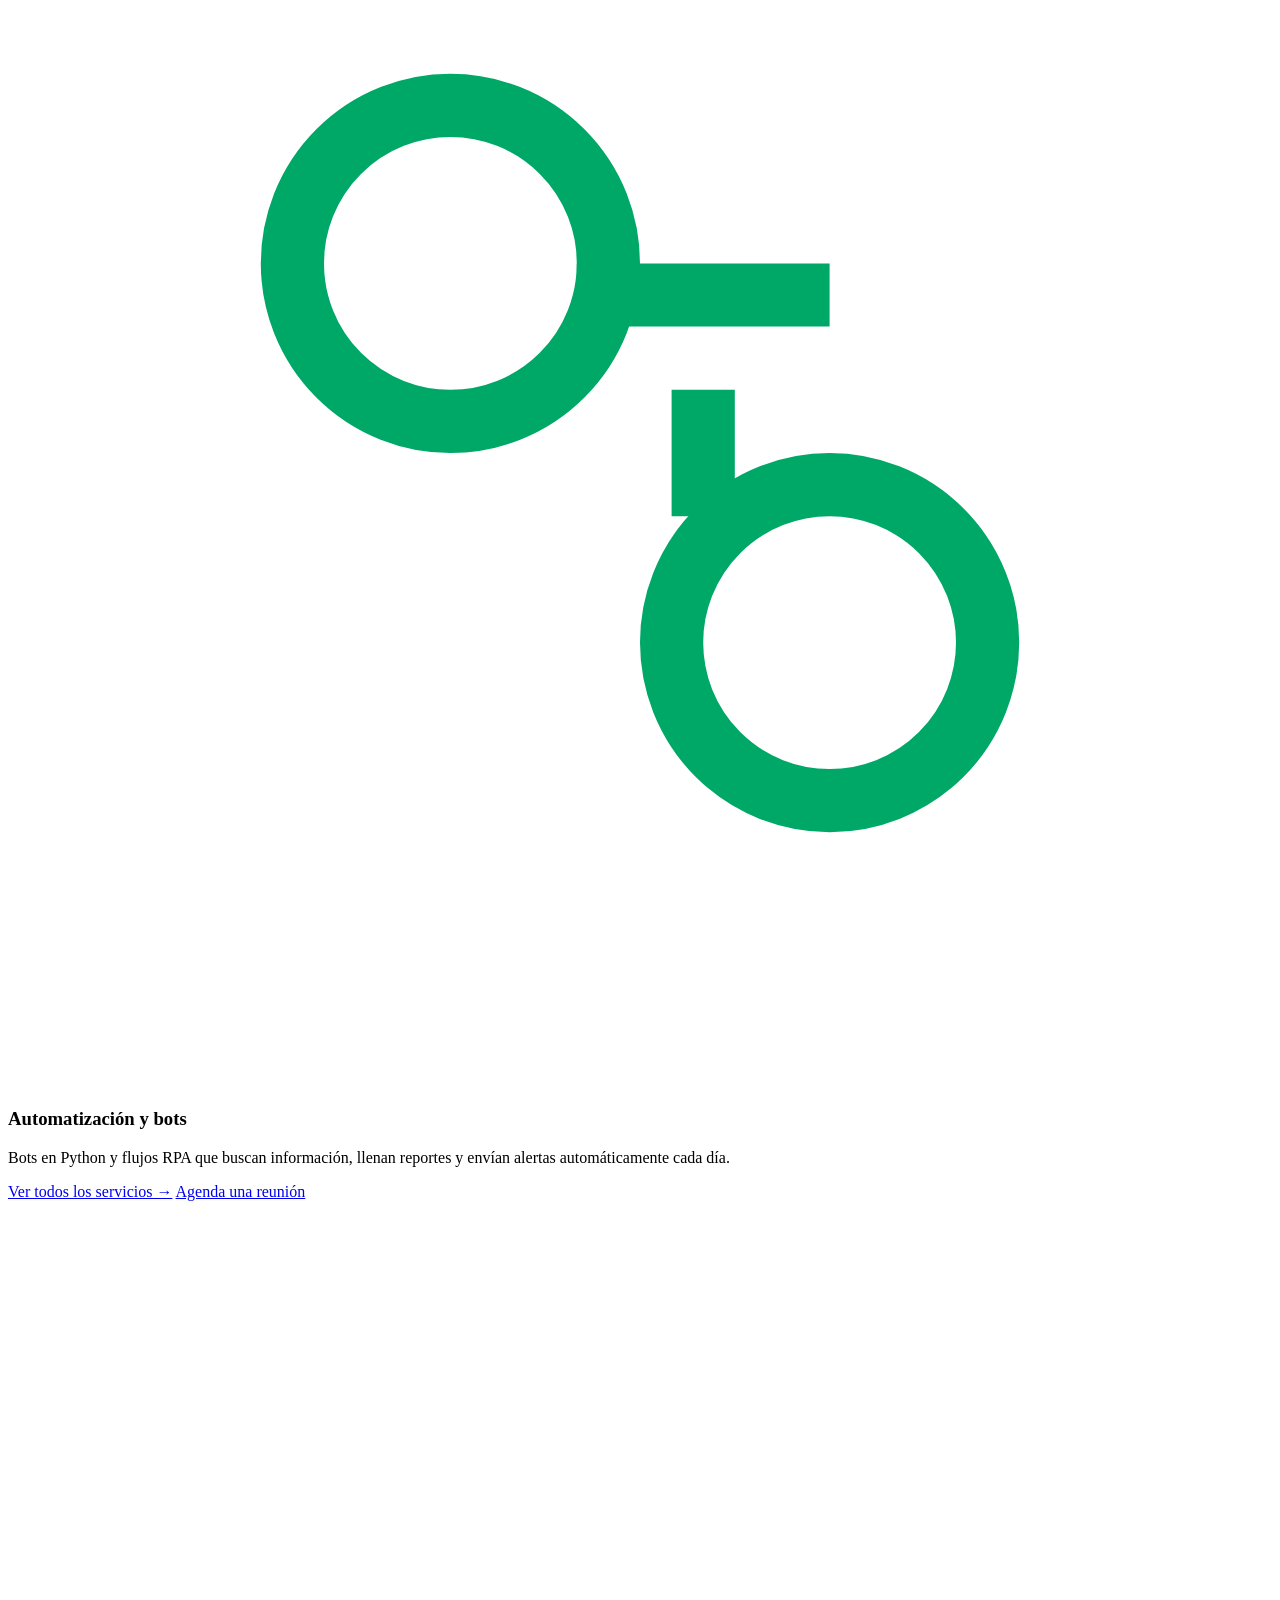
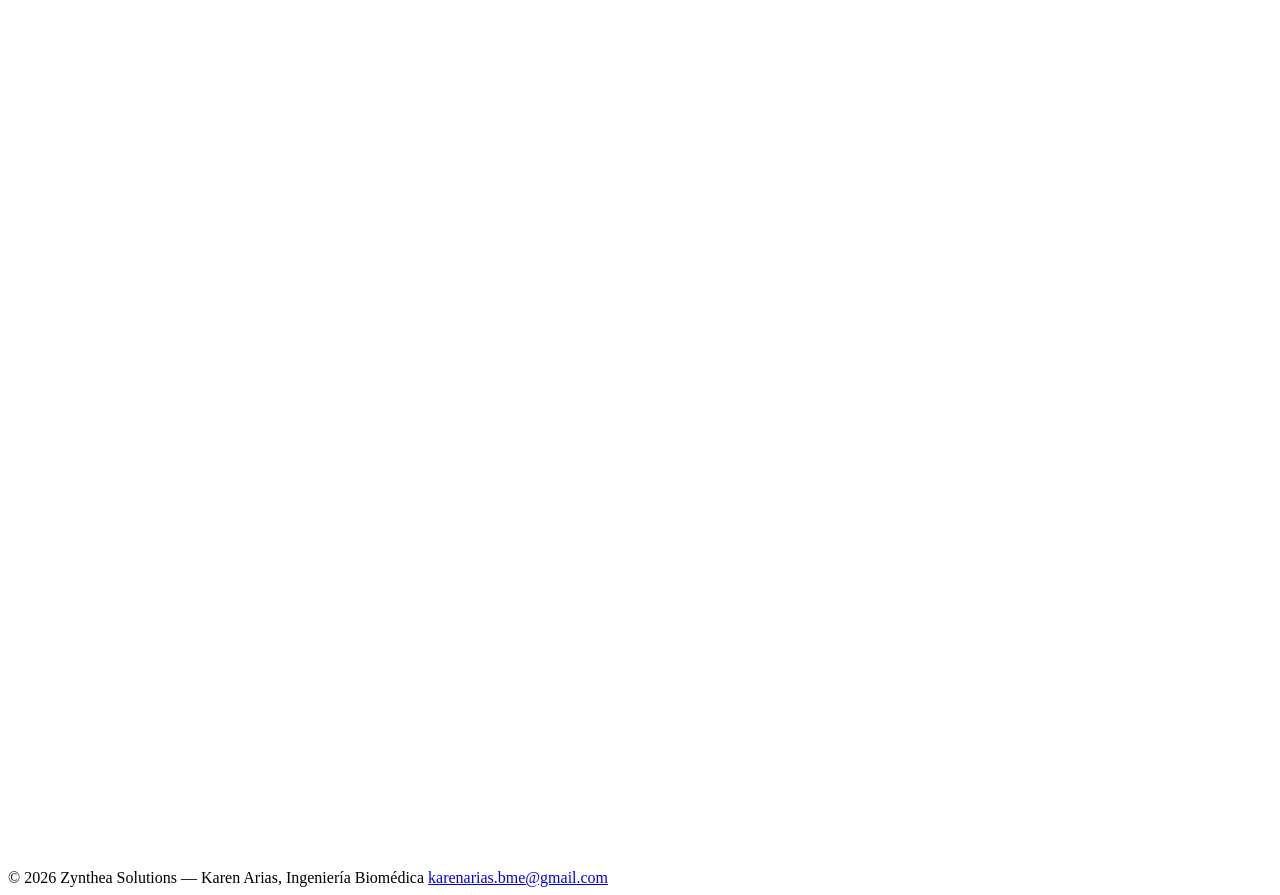
==== commit a9582ab3: "refactor: sitio multipágina + Soluciones listas en Servicios" ====
--- a/index.html
+++ b/index.html
@@ -7,16 +7,6 @@
 <meta name="description" content="Zynthea Solutions, Quito, Ecuador. Chatbots de WhatsApp con IA, agentes y asistentes RAG, automatización de procesos (RPA), bots en Python, páginas web y cotizadores, IA en imágenes médicas y mantenimiento de equipos médicos.">
 <meta name="robots" content="index, follow">
 <meta name="keywords" content="chatbot WhatsApp Ecuador, automatización de procesos Quito, agentes de IA, RAG, RPA, bots Python, web scraping, páginas web Quito, cotizador web, inteligencia artificial empresas Ecuador, IA imágenes médicas, mantenimiento equipos médicos Quito, ingeniería biomédica Ecuador">
-<link rel="canonical" href="https://karenariasbme.github.io/KarenArias/">
-<meta property="og:type" content="website">
-<meta property="og:title" content="Zynthea Solutions — IA, Automatización e Ingeniería Biomédica">
-<meta property="og:description" content="Chatbots con IA, agentes RAG, automatización de procesos, páginas web e ingeniería biomédica en Quito, Ecuador.">
-<meta property="og:url" content="https://karenariasbme.github.io/KarenArias/">
-<meta property="og:locale" content="es_EC">
-<meta property="og:site_name" content="Zynthea Solutions">
-<link rel="icon" href="favicon-32.png" sizes="32x32" type="image/png">
-<link rel="icon" href="favicon-192.png" sizes="192x192" type="image/png">
-<link rel="apple-touch-icon" href="favicon-180.png">
 <script type="application/ld+json">
 {
   "@context": "https://schema.org",
@@ -32,323 +22,47 @@
   "address": { "@type": "PostalAddress", "addressLocality": "Quito", "addressCountry": "EC" }
 }
 </script>
+<script>
+  // Enlaces antiguos con ancla (/KarenArias/#servicios) → página nueva
+  (function(){
+    var pages = ['servicios', 'proyectos', 'experiencia', 'certificaciones', 'contacto'];
+    var h = location.hash.slice(1);
+    if (pages.indexOf(h) !== -1) location.replace('/KarenArias/' + h + '/');
+  })();
+</script>
+<link rel="canonical" href="https://karenariasbme.github.io/KarenArias/">
+<meta property="og:type" content="website">
+<meta property="og:title" content="Zynthea Solutions — IA, Automatización e Ingeniería Biomédica">
+<meta property="og:description" content="Chatbots con IA, agentes RAG, automatización de procesos, páginas web e ingeniería biomédica en Quito, Ecuador.">
+<meta property="og:url" content="https://karenariasbme.github.io/KarenArias/">
+<meta property="og:locale" content="es_EC">
+<meta property="og:site_name" content="Zynthea Solutions">
+<link rel="icon" href="/KarenArias/favicon-32.png" sizes="32x32" type="image/png">
+<link rel="icon" href="/KarenArias/favicon-192.png" sizes="192x192" type="image/png">
+<link rel="apple-touch-icon" href="/KarenArias/favicon-180.png">
 <link rel="preconnect" href="https://fonts.googleapis.com">
 <link rel="preconnect" href="https://fonts.gstatic.com" crossorigin>
 <link href="https://fonts.googleapis.com/css2?family=Lora:wght@500;600;700&family=Inter:wght@400;500;600&family=IBM+Plex+Mono:wght@400;500&display=swap" rel="stylesheet">
-<style>
-  :root{
-    --paper:#F5F7F6;
-    --paper-alt:#EBF0EE;
-    --ink:#0E1F1B;
-    --ink-soft:#4B615B;
-    --teal:#123B33;
-    --teal-line:#1B4B41;
-    --pulse:#00A868;
-    --pulse-soft:#CFEEDF;
-    --amber:#D98A2B;
-    --line:#D6E0DC;
-    --white:#FFFFFF;
-    --font-d:'Lora',serif;
-    --font-b:'Inter',sans-serif;
-    --font-m:'IBM Plex Mono',monospace;
-  }
-  *{margin:0;padding:0;box-sizing:border-box;}
-  html{scroll-behavior:smooth;}
-  body{
-    background:var(--paper);
-    color:var(--ink);
-    font-family:var(--font-b);
-    line-height:1.5;
-    -webkit-font-smoothing:antialiased;
-  }
-  a{color:inherit;text-decoration:none;}
-  img,svg{display:block;max-width:100%;}
-  .wrap{max-width:1120px;margin:0 auto;padding:0 32px;}
-  .eyebrow{
-    font-family:var(--font-m);
-    font-size:12.5px;
-    letter-spacing:.14em;
-    text-transform:uppercase;
-    color:var(--pulse);
-    display:flex;align-items:center;gap:10px;
-    margin-bottom:18px;
-  }
-  .eyebrow::before{content:"";width:7px;height:7px;border-radius:50%;background:var(--pulse);box-shadow:0 0 0 4px var(--pulse-soft);}
-
-  /* ---------- HEADER ---------- */
-  header{
-    position:sticky;top:0;z-index:50;
-    background:rgba(245,247,246,.92);
-    backdrop-filter:blur(8px);
-    border-bottom:1px solid var(--line);
-  }
-  .nav{display:flex;align-items:center;justify-content:space-between;padding:18px 32px;max-width:1120px;margin:0 auto;}
-  .logo{display:flex;align-items:center;gap:10px;font-family:var(--font-d);font-weight:600;font-size:18px;letter-spacing:.01em;}
-  .logo-mark{width:26px;height:26px;flex-shrink:0;}
-  .nav-links{display:flex;align-items:center;gap:34px;font-size:14.5px;}
-  .nav-links a{color:var(--ink-soft);transition:color .2s;position:relative;}
-  .nav-links a:hover{color:var(--teal);}
-  .nav-cta{
-    font-family:var(--font-m);font-size:13.5px;
-    background:var(--teal);color:var(--paper);
-    padding:9px 18px;border-radius:3px;
-    border:1px solid var(--teal);
-  }
-  .nav-cta:hover{background:var(--ink);}
-  .burger{display:none;background:none;border:none;cursor:pointer;padding:6px;}
-  .burger span{display:block;width:22px;height:2px;background:var(--ink);margin:5px 0;}
-
-  /* ---------- HERO ---------- */
-  .hero{padding:76px 0 0;}
-  .hero-grid{display:grid;grid-template-columns:1.15fr .85fr;gap:56px;align-items:end;}
-  h1{
-    font-family:var(--font-d);
-    font-weight:600;
-    font-size:clamp(34px,5vw,58px);
-    line-height:1.06;
-    letter-spacing:-.01em;
-    color:var(--teal);
-  }
-  h1 em{
-    font-style:normal;color:var(--pulse);
-  }
-  .hero-sub{
-    font-size:17px;color:var(--ink-soft);
-    max-width:420px;margin-top:22px;
-    padding-top:22px;border-top:1px solid var(--line);
-  }
-  .hero-actions{display:flex;gap:14px;margin-top:30px;flex-wrap:wrap;}
-  .btn{
-    font-family:var(--font-m);font-size:14px;
-    padding:13px 22px;border-radius:3px;
-    display:inline-flex;align-items:center;gap:8px;
-    transition:transform .15s, background .2s;
-  }
-  .btn-primary{background:var(--teal);color:var(--paper);}
-  .btn-primary:hover{background:var(--ink);transform:translateY(-1px);}
-  .btn-ghost{border:1px solid var(--ink);color:var(--ink);}
-  .btn-ghost:hover{background:var(--ink);color:var(--paper);}
-
-  .hero-stats{display:flex;flex-direction:column;gap:18px;border-left:1px solid var(--line);padding-left:26px;}
-  .hero-stat b{display:block;font-family:var(--font-d);font-size:22px;color:var(--teal);}
-  .hero-stat span{font-size:13px;color:var(--ink-soft);}
-
-  /* ---------- ECG STRIP ---------- */
-  .ecg-strip{width:100%;overflow:hidden;margin-top:56px;border-top:1px solid var(--line);border-bottom:1px solid var(--line);background:var(--paper-alt);}
-  .ecg-track{display:flex;width:200%;}
-  .ecg-track svg{height:76px;width:50%;flex-shrink:0;}
-  .ecg-anim{animation:scrollECG 9s linear infinite;}
-  @keyframes scrollECG{from{transform:translateX(0);}to{transform:translateX(-50%);}}
-  .ecg-path{fill:none;stroke:var(--pulse);stroke-width:2.2;stroke-linecap:round;stroke-linejoin:round;}
-  .ecg-path.dim{stroke:var(--teal-line);opacity:.35;}
-
-  /* ---------- SECTION GENERIC ---------- */
-  section{padding:88px 0;}
-  .section-head{max-width:620px;margin-bottom:48px;}
-  h2{font-family:var(--font-d);font-weight:600;font-size:clamp(26px,3.4vw,36px);color:var(--teal);letter-spacing:-.01em;}
-  .section-head p{color:var(--ink-soft);margin-top:14px;font-size:15.5px;}
-
-  /* ---------- ABOUT ---------- */
-  .about{background:var(--paper-alt);}
-  .about-grid{display:grid;grid-template-columns:.9fr 1.1fr;gap:52px;}
-  .about p{color:var(--ink-soft);font-size:15.5px;margin-bottom:14px;}
-  .about-tags{display:flex;flex-wrap:wrap;gap:8px;margin-top:20px;}
-  .about-photo{margin-top:26px;}
-  .about-photo img{width:100%;max-width:320px;aspect-ratio:4/5;object-fit:cover;border-radius:6px;border:1px solid var(--line);}
-  .about-photo-caption{margin-top:14px;}
-  .about-photo-caption b{display:block;font-family:var(--font-d);font-size:17px;color:var(--teal);}
-  .about-photo-caption span{font-family:var(--font-m);font-size:12.5px;color:var(--ink-soft);}
-  .tag{font-family:var(--font-m);font-size:12.5px;border:1px solid var(--line);padding:6px 11px;border-radius:3px;color:var(--teal);background:var(--white);}
-  .about-card{background:var(--white);border:1px solid var(--line);border-radius:6px;padding:26px;}
-  .about-card .row{display:flex;justify-content:space-between;padding:12px 0;border-bottom:1px solid var(--line);font-size:14px;}
-  .about-card .row:last-child{border-bottom:none;}
-  .about-card .row span:first-child{color:var(--ink-soft);}
-  .about-card .row span:last-child{font-family:var(--font-m);font-size:13px;text-align:right;}
-
-  /* ---------- SERVICES ---------- */
-  .services-grid{display:grid;grid-template-columns:repeat(2,1fr);gap:1px;background:var(--line);border:1px solid var(--line);}
-  .service{background:var(--paper);padding:32px;}
-  .service .icon{width:38px;height:38px;margin-bottom:20px;}
-  .service h3{font-family:var(--font-d);font-size:19px;font-weight:600;color:var(--teal);margin-bottom:10px;}
-  .service p{font-size:14.5px;color:var(--ink-soft);}
-  .service ul{list-style:none;margin-top:14px;display:flex;flex-direction:column;gap:6px;}
-  .service li{font-size:13.5px;color:var(--ink);padding-left:16px;position:relative;}
-  .service li::before{content:"";position:absolute;left:0;top:8px;width:6px;height:6px;border-radius:50%;background:var(--pulse);}
-  .service-cta{display:inline-block;margin-top:18px;font-family:var(--font-m);font-size:13px;color:var(--teal);border-bottom:1px solid var(--pulse);padding-bottom:2px;}
-  .service-cta:hover{color:var(--pulse);}
-  .service.featured{background:var(--white);}
-  .service-badge{display:inline-block;font-family:var(--font-m);font-size:11px;letter-spacing:.08em;text-transform:uppercase;background:var(--pulse-soft);color:var(--teal);padding:4px 9px;border-radius:3px;margin-bottom:14px;}
-  .group-title{font-family:var(--font-m);font-size:12.5px;letter-spacing:.12em;text-transform:uppercase;color:var(--ink-soft);margin:44px 0 16px;}
-  .group-title:first-child{margin-top:0;}
-
-  /* ---------- SERVICIOS DESTACADOS (PORTADA) ---------- */
-  .highlights-grid{display:grid;grid-template-columns:repeat(3,1fr);gap:18px;}
-  .highlight{background:var(--white);border:1px solid var(--line);border-radius:6px;padding:28px;display:flex;flex-direction:column;transition:border-color .2s, transform .15s;}
-  .highlight:hover{border-color:var(--pulse);transform:translateY(-2px);}
-  .highlight .icon{width:34px;height:34px;margin-bottom:18px;}
-  .highlight h3{font-family:var(--font-d);font-size:18px;font-weight:600;color:var(--teal);margin-bottom:8px;}
-  .highlight p{font-size:14px;color:var(--ink-soft);flex:1;}
-  .highlights-actions{display:flex;gap:14px;margin-top:32px;flex-wrap:wrap;}
-
-  /* ---------- PROCESO ---------- */
-  .steps{display:grid;grid-template-columns:repeat(4,1fr);gap:18px;margin-top:8px;}
-  .step{border-top:2px solid var(--pulse);padding-top:16px;}
-  .step b{font-family:var(--font-m);font-size:12.5px;color:var(--pulse);}
-  .step h4{font-family:var(--font-d);font-size:17px;color:var(--teal);margin:6px 0;}
-  .step p{font-size:13.5px;color:var(--ink-soft);}
-
-  /* ---------- WHATSAPP FLOTANTE ---------- */
-  .wa-float{position:fixed;right:22px;bottom:22px;z-index:150;width:56px;height:56px;border-radius:50%;background:#25D366;display:flex;align-items:center;justify-content:center;box-shadow:0 6px 18px rgba(14,31,27,.25);transition:transform .15s;}
-  .wa-float:hover{transform:scale(1.06);}
-  .wa-float svg{width:30px;height:30px;}
-
-  /* ---------- PROYECTOS (ACORDEÓN) ---------- */
-  .accordion{display:flex;flex-direction:column;gap:14px;}
-  .acc-item{background:var(--teal);color:var(--paper);border-radius:8px;overflow:hidden;}
-  .acc-item summary{
-    list-style:none;cursor:pointer;
-    display:flex;align-items:center;justify-content:space-between;gap:20px;
-    padding:26px 30px;
-  }
-  .acc-item summary::-webkit-details-marker{display:none;}
-  .acc-title{display:flex;align-items:baseline;gap:16px;}
-  .acc-num{font-family:var(--font-m);font-size:13px;color:var(--pulse);}
-  .acc-title span:last-child{font-family:var(--font-d);font-size:clamp(17px,2.4vw,21px);font-weight:600;}
-  .acc-icon{
-    font-family:var(--font-m);font-size:20px;color:var(--pulse);
-    flex-shrink:0;transition:transform .2s;
-  }
-  .acc-item[open] .acc-icon{transform:rotate(45deg);}
-  .acc-body{padding:0 30px 34px;display:grid;grid-template-columns:1fr 1fr;gap:36px;align-items:center;}
-  .acc-body p{color:#C9D8D3;font-size:15px;margin-bottom:10px;}
-  .acc-meta{display:flex;gap:26px;margin-top:18px;flex-wrap:wrap;}
-  .acc-meta div{font-family:var(--font-m);font-size:12.5px;color:#9FC0B6;}
-  .acc-meta b{display:block;color:var(--paper);font-size:14px;font-family:var(--font-b);font-weight:600;margin-top:3px;}
-  .acc-visual{position:relative;background:#0C2A24;border-radius:6px;padding:24px;}
-  .acc-visual svg, .acc-visual img{width:100%;display:block;}
-
-  /* ---------- EXPERIENCE ---------- */
-  .exp-item{display:grid;grid-template-columns:220px 1fr;gap:36px;padding:28px 0;border-top:1px solid var(--line);}
-  .exp-item:last-child{border-bottom:1px solid var(--line);}
-  .exp-role{font-family:var(--font-m);font-size:12.5px;color:var(--pulse);letter-spacing:.05em;text-transform:uppercase;}
-  .exp-org{font-family:var(--font-d);font-size:19px;font-weight:600;color:var(--teal);margin-top:6px;}
-  .exp-loc{font-size:13px;color:var(--ink-soft);margin-top:4px;}
-  .exp-item ul{color:var(--ink-soft);font-size:14.5px;padding-left:18px;}
-  .exp-item li{margin-bottom:8px;}
-
-  /* ---------- CERTS + SKILLS ---------- */
-  .split{display:grid;grid-template-columns:1fr 1fr;gap:60px;}
-  .cert{display:flex;justify-content:space-between;gap:16px;padding:16px 0;border-bottom:1px solid var(--line);font-size:14.5px;}
-  a.cert{color:var(--ink);cursor:pointer;transition:color .15s;}
-  a.cert:hover{color:var(--pulse);}
-  a.cert span:first-child{text-decoration:underline;text-decoration-color:var(--line);text-underline-offset:3px;}
-  a.cert:hover span:first-child{text-decoration-color:var(--pulse);}
-  .cert span:last-child{font-family:var(--font-m);font-size:12.5px;color:var(--ink-soft);white-space:nowrap;}
-  .skill-row{margin-bottom:22px;}
-  .skill-row h4{font-family:var(--font-m);font-size:12.5px;text-transform:uppercase;letter-spacing:.08em;color:var(--pulse);margin-bottom:10px;}
-  .skill-row p{font-size:15px;color:var(--ink-soft);}
-
-  /* ---------- SUB-TABS (dentro de un modal) ---------- */
-  .subtabs{display:flex;gap:8px;flex-wrap:wrap;margin-bottom:32px;border-bottom:1px solid var(--line);padding-bottom:20px;}
-  .subtab-btn{
-    font-family:var(--font-m);font-size:13px;
-    padding:9px 16px;border-radius:20px;
-    border:1px solid var(--line);background:var(--white);color:var(--ink-soft);
-    cursor:pointer;transition:all .15s;
-  }
-  .subtab-btn:hover{border-color:var(--teal);color:var(--teal);}
-  .subtab-btn.active{background:var(--teal);color:var(--paper);border-color:var(--teal);}
-  .subtab-panel[hidden]{display:none;}
-
-  /* ---------- CONTACT ---------- */
-  .contact{background:var(--teal);color:var(--paper);border-radius:8px;padding:60px;text-align:left;}
-  .contact h2{color:var(--paper);}
-  .contact .section-head p{color:#B9CFC9;}
-  .contact-grid{display:grid;grid-template-columns:1fr 1fr;gap:40px;margin-top:36px;}
-  .contact-link{display:flex;flex-direction:column;gap:6px;padding:20px 0;border-top:1px solid rgba(255,255,255,.15);}
-  .contact-link span{font-family:var(--font-m);font-size:12px;text-transform:uppercase;letter-spacing:.08em;color:var(--pulse);}
-  .contact-link a, .contact-link p{font-size:17px;font-family:var(--font-d);}
-  .contact-link a:hover{color:var(--pulse);}
-  .contact .btn-primary{background:var(--pulse);color:var(--teal);margin-top:30px;}
-  .contact .btn-primary:hover{background:var(--paper);}
-
-  footer{padding:36px 0;border-top:1px solid var(--line);}
-  .foot-row{display:flex;justify-content:space-between;align-items:center;font-size:13px;color:var(--ink-soft);flex-wrap:wrap;gap:12px;}
-  .foot-row a{font-family:var(--font-m);}
-
-  @media (max-width:860px){
-    .hero-grid,.about-grid,.split,.contact-grid{grid-template-columns:1fr;}
-    .hero-stats{border-left:none;border-top:1px solid var(--line);padding-left:0;padding-top:20px;flex-direction:row;flex-wrap:wrap;gap:26px;}
-    .services-grid{grid-template-columns:1fr;}
-    .highlights-grid{grid-template-columns:1fr;}
-    .steps{grid-template-columns:1fr 1fr;}
-    .wrap{padding:0 16px;}
-    .acc-body{grid-template-columns:1fr;}
-    .exp-item{grid-template-columns:1fr;gap:10px;}
-    .nav-links{position:fixed;top:64px;left:0;right:0;background:var(--paper);flex-direction:column;align-items:flex-start;padding:20px 32px;border-bottom:1px solid var(--line);display:none;gap:18px;}
-    .nav-links.open{display:flex;}
-    .burger{display:block;}
-    .nav-cta{display:none;}
-    .contact,.acc-item summary,.acc-body{padding:22px;}
-  }
-  @media (prefers-reduced-motion:reduce){
-    .ecg-anim{animation:none;}
-    html{scroll-behavior:auto;}
-  }
-
-  /* ---------- MODALES (Servicios / Proyectos / Experiencia / Certificaciones) ---------- */
-  .modal-overlay{
-    display:none;position:fixed;inset:0;z-index:200;
-    background:rgba(14,31,27,.6);
-    padding:70px 20px;overflow-y:auto;
-  }
-  .modal-overlay.open{display:block;}
-  body.modal-locked{overflow:hidden;}
-  .modal-box{
-    position:relative;
-    max-width:1120px;margin:0 auto;
-    background:var(--paper);
-    border-radius:12px;
-    padding:56px 48px 64px;
-    animation:modalIn .22s ease;
-  }
-  .modal-box section, .modal-box > div{padding:0;}
-  @keyframes modalIn{from{opacity:0;transform:translateY(10px);}to{opacity:1;transform:translateY(0);}}
-  .modal-close{
-    position:absolute;top:18px;right:18px;
-    width:40px;height:40px;border-radius:50%;
-    background:var(--paper-alt);border:1px solid var(--line);
-    font-size:22px;line-height:1;color:var(--ink);
-    cursor:pointer;display:flex;align-items:center;justify-content:center;
-    font-family:var(--font-b);
-    transition:background .2s,color .2s;
-  }
-  .modal-close:hover{background:var(--teal);color:var(--paper);}
-  @media (max-width:860px){
-    .modal-overlay{padding:0;}
-    .modal-box{border-radius:0;min-height:100%;padding:70px 22px 50px;}
-  }
-</style>
+<link rel="stylesheet" href="/KarenArias/assets/site.css">
 </head>
 <body>
 
 <header>
   <div class="nav">
-    <div class="logo">
+    <a class="logo" href="/KarenArias/">
       <svg class="logo-mark" viewBox="0 0 26 26"><path class="ecg-path" d="M0,15 L6,15 L8,6 L11,22 L14,15 L26,15" /></svg>
       Zynthea Solutions
-    </div>
+    </a>
     <nav class="nav-links" id="navLinks">
-      <a href="#servicios">Servicios</a>
-      <a href="/KarenArias/talleres/">Sistema para Talleres</a>
-      <a href="#" data-modal="modal-proyectos">Proyectos</a>
-      <a href="#" data-modal="modal-experiencia">Experiencia</a>
-      <a href="#" data-modal="modal-certificaciones">Certificaciones</a>
-      <a href="#sobre-mi">Sobre mí</a>
-      <a href="#contacto">Contacto</a>
+      <a href="/KarenArias/servicios/">Servicios</a>
+      <a href="/KarenArias/proyectos/">Proyectos</a>
+      <a href="/KarenArias/experiencia/">Experiencia</a>
+      <a href="/KarenArias/certificaciones/">Certificaciones</a>
+      <a href="/KarenArias/" aria-current="page">Sobre mí</a>
+      <a href="/KarenArias/contacto/">Contacto</a>
     </nav>
     <a class="nav-cta" href="https://wa.me/593967857347?text=Hola%20Karen%2C%20quiero%20informaci%C3%B3n%20sobre%20sus%20servicios" target="_blank" rel="noopener">Cotizar</a>
-    <button class="burger" id="burger" aria-label="Abrir menú"><span></span><span></span><span></span></button>
+    <button class="burger" id="burger" aria-label="Abrir menú" aria-expanded="false" aria-controls="navLinks"><span></span><span></span><span></span></button>
   </div>
 </header>
 
@@ -361,7 +75,7 @@
         <p class="hero-sub">Chatbots de WhatsApp con IA, agentes que responden con la información de tu empresa, bots que trabajan por ti cada día y herramientas web a la medida — con el mismo estándar de precisión con el que se calibra un equipo médico antes de usarlo en un paciente.</p>
         <div class="hero-actions">
           <a class="btn btn-primary" href="https://wa.me/593967857347?text=Hola%20Karen%2C%20quiero%20informaci%C3%B3n%20sobre%20sus%20servicios" target="_blank" rel="noopener">Cotiza por WhatsApp →</a>
-          <a class="btn btn-ghost" href="#" data-modal="modal-servicios">Ver servicios</a>
+          <a class="btn btn-ghost" href="/KarenArias/servicios/">Ver servicios</a>
         </div>
       </div>
       <div class="hero-stats">
@@ -376,7 +90,27 @@
     <div class="ecg-track ecg-anim" id="ecgTrack"></div>
   </div>
 
-  <section id="servicios">
+  <section class="about" id="sobre-mi">
+    <div class="wrap about-grid">
+      <div>
+        <div class="eyebrow">Fundadora &amp; CEO</div>
+        <h2>Detrás de Zynthea Solutions.</h2>
+        <div class="about-photo">
+          <img src="/KarenArias/karen-arias.jpg" alt="Karen Arias, Fundadora y CEO de Zynthea Solutions">
+          <div class="about-photo-caption">
+            <b>Karen Arias</b>
+            <span>Fundadora &amp; CEO — Ingeniera Biomédica</span>
+          </div>
+        </div>
+      </div>
+      <div>
+        <p>Zynthea Solutions nace de la precisión técnica que exige la ingeniería biomédica: analizar sistemas complejos, encontrar dónde se puede optimizar y proponer soluciones prácticas que de verdad se puedan implementar en un entorno clínico.</p>
+        <p>Hoy es un proyecto liderado directamente por su fundadora, con disciplina, ética profesional y una orientación clara a resultados: cada proyecto arranca con un objetivo definido, y no se da por cerrado hasta cumplirlo. La visión es crecer hacia un equipo que sostenga ese mismo estándar en cada servicio.</p>
+      </div>
+    </div>
+  </section>
+
+  <section id="resumen">
     <div class="wrap">
       <div class="section-head">
         <div class="eyebrow">Servicios</div>
@@ -399,317 +133,14 @@
           <h3>Automatización y bots</h3>
           <p>Bots en Python y flujos RPA que buscan información, llenan reportes y envían alertas automáticamente cada día.</p>
         </div>
-        <div class="highlight">
-          <svg class="icon" viewBox="0 0 40 40"><rect x="6" y="18" width="28" height="10" rx="2" fill="none" stroke="#00A868" stroke-width="2"/><path d="M10,18 l4,-7 h12 l4,7" fill="none" stroke="#00A868" stroke-width="2"/><circle cx="13" cy="30" r="3" fill="none" stroke="#00A868" stroke-width="2"/><circle cx="27" cy="30" r="3" fill="none" stroke="#00A868" stroke-width="2"/></svg>
-          <h3>Sistema para Talleres</h3>
-          <p>Vehículos, órdenes de trabajo, historial por placa y ganancias de tu taller en un solo sistema. Pago único, sin mensualidades.</p>
-          <a class="service-cta" href="/KarenArias/talleres/">Sistema para Talleres →</a>
-        </div>
       </div>
       <div class="highlights-actions">
-        <a class="btn btn-primary" href="#" data-modal="modal-servicios">Ver todos los servicios →</a>
+        <a class="btn btn-primary" href="/KarenArias/servicios/">Ver todos los servicios →</a>
         <a class="btn btn-ghost" href="https://wa.me/593967857347?text=Hola%20Karen%2C%20quiero%20agendar%20una%20reuni%C3%B3n" target="_blank" rel="noopener">Agenda una reunión</a>
       </div>
     </div>
   </section>
-
-  <section class="about" id="sobre-mi">
-    <div class="wrap about-grid">
-      <div>
-        <div class="eyebrow">Fundadora &amp; CEO</div>
-        <h2>Detrás de Zynthea Solutions.</h2>
-        <div class="about-photo">
-          <img src="karen-arias.jpg" alt="Karen Arias, Fundadora y CEO de Zynthea Solutions">
-          <div class="about-photo-caption">
-            <b>Karen Arias</b>
-            <span>Fundadora &amp; CEO — Ingeniera Biomédica</span>
-          </div>
-        </div>
-      </div>
-      <div>
-        <p>Zynthea Solutions nace de la precisión técnica que exige la ingeniería biomédica: analizar sistemas complejos, encontrar dónde se puede optimizar y proponer soluciones prácticas que de verdad se puedan implementar en un entorno clínico.</p>
-        <p>Hoy es un proyecto liderado directamente por su fundadora, con disciplina, ética profesional y una orientación clara a resultados: cada proyecto arranca con un objetivo definido, y no se da por cerrado hasta cumplirlo. La visión es crecer hacia un equipo que sostenga ese mismo estándar en cada servicio.</p>
-      </div>
-    </div>
-  </section>
-
-  <section id="contacto">
-    <div class="wrap">
-      <div class="contact">
-        <div class="section-head">
-          <div class="eyebrow">Contacto</div>
-          <h2>¿Qué proceso quieres automatizar?</h2>
-          <p>Cuéntame qué tarea, equipo o proyecto de IA tienes en mente y te respondo con una propuesta y los siguientes pasos.</p>
-        </div>
-        <div class="contact-grid">
-          <div class="contact-link"><span>Correo</span><a href="mailto:karenarias.bme@gmail.com">karenarias.bme@gmail.com</a></div>
-          <div class="contact-link"><span>WhatsApp</span><a href="https://wa.me/593967857347?text=Hola%20Karen%2C%20quiero%20informaci%C3%B3n%20sobre%20sus%20servicios" target="_blank" rel="noopener">+593 96 785 7347</a></div>
-          <div class="contact-link"><span>LinkedIn</span><a href="https://www.linkedin.com/in/karen-arias-3723492a7" target="_blank" rel="noopener">linkedin.com/in/karen-arias</a></div>
-          <div class="contact-link"><span>Ubicación</span><p>Quito, Ecuador</p></div>
-        </div>
-        <a class="btn btn-primary" href="https://wa.me/593967857347?text=Hola%20Karen%2C%20quiero%20informaci%C3%B3n%20sobre%20sus%20servicios" target="_blank" rel="noopener">Escríbeme por WhatsApp →</a>
-      </div>
-    </div>
-  </section>
 </main>
-
-<div class="modal-overlay" id="modal-servicios">
-  <div class="modal-box" role="dialog" aria-modal="true" aria-label="Servicios">
-    <button class="modal-close" data-close-modal aria-label="Cerrar">&times;</button>
-    <div class="wrap">
-      <div class="section-head">
-        <div class="eyebrow">Servicios</div>
-        <h2>Servicios que ofrecemos</h2>
-        <p>Dos líneas de trabajo: inteligencia artificial y automatización para cualquier empresa, e ingeniería biomédica para el sector salud.</p>
-      </div>
-
-      <div class="group-title">IA y automatización</div>
-      <div class="services-grid">
-        <div class="service featured">
-          <span class="service-badge">Más solicitado</span>
-          <svg class="icon" viewBox="0 0 40 40"><path d="M8,8 h24 a3,3 0 0 1 3,3 v14 a3,3 0 0 1 -3,3 h-14 l-7,6 v-6 h-3 a3,3 0 0 1 -3,-3 v-14 a3,3 0 0 1 3,-3 z" fill="none" stroke="#00A868" stroke-width="2"/><path d="M12,16 h16 M12,21 h10" stroke="#00A868" stroke-width="2"/></svg>
-          <h3>Chatbot de WhatsApp con IA</h3>
-          <p>Un asistente que atiende a tus clientes por WhatsApp a cualquier hora, con el tono de tu marca.</p>
-          <ul>
-            <li>Respuestas a preguntas frecuentes, precios y horarios</li>
-            <li>Agendamiento de citas y toma de datos</li>
-            <li>Derivación a un asesor humano cuando hace falta</li>
-            <li>Integración con tu CRM o ERP (por ejemplo, Odoo)</li>
-          </ul>
-          <a class="service-cta" href="https://wa.me/593967857347?text=Hola%20Karen%2C%20me%20interesa%20un%20chatbot%20de%20WhatsApp" target="_blank" rel="noopener">Cotizar este servicio →</a>
-        </div>
-        <div class="service featured">
-          <span class="service-badge">IA generativa</span>
-          <svg class="icon" viewBox="0 0 40 40"><circle cx="20" cy="20" r="6" fill="none" stroke="#00A868" stroke-width="2"/><path d="M20,4 v8 M20,28 v8 M4,20 h8 M28,20 h8 M9,9 l5,5 M26,26 l5,5 M31,9 l-5,5 M14,26 l-5,5" stroke="#00A868" stroke-width="2"/></svg>
-          <h3>Agentes y asistentes de IA con RAG</h3>
-          <p>Asistentes basados en LLMs que consultan tu propia información (catálogos, manuales, fichas técnicas, procedimientos) y responden con datos reales de tu empresa.</p>
-          <ul>
-            <li>Búsqueda inteligente en documentos internos</li>
-            <li>Agentes que ejecutan tareas: consultar, redactar, clasificar</li>
-            <li>Soporte para ventas, servicio técnico y atención al cliente</li>
-          </ul>
-          <a class="service-cta" href="https://wa.me/593967857347?text=Hola%20Karen%2C%20me%20interesa%20un%20asistente%20de%20IA%20con%20RAG" target="_blank" rel="noopener">Cotizar este servicio →</a>
-        </div>
-        <div class="service">
-          <svg class="icon" viewBox="0 0 40 40"><circle cx="14" cy="14" r="5" fill="none" stroke="#00A868" stroke-width="2"/><circle cx="26" cy="26" r="5" fill="none" stroke="#00A868" stroke-width="2"/><path d="M18,15 h8 M22,18 v4" fill="none" stroke="#00A868" stroke-width="2"/></svg>
-          <h3>Automatización de procesos (RPA)</h3>
-          <p>Eliminamos tareas manuales y repetitivas: menos tiempo perdido y menos errores humanos.</p>
-          <ul>
-            <li>Generación automática de reportes y documentos</li>
-            <li>Integraciones entre sistemas y APIs</li>
-            <li>Flujos administrativos, comerciales y clínicos</li>
-          </ul>
-          <a class="service-cta" href="https://wa.me/593967857347?text=Hola%20Karen%2C%20quiero%20automatizar%20un%20proceso" target="_blank" rel="noopener">Cotizar este servicio →</a>
-        </div>
-        <div class="service">
-          <svg class="icon" viewBox="0 0 40 40"><rect x="6" y="8" width="28" height="24" rx="2" fill="none" stroke="#00A868" stroke-width="2"/><path d="M13,17 l-4,3 l4,3 M27,17 l4,3 l-4,3 M22,15 l-4,10" fill="none" stroke="#00A868" stroke-width="2"/></svg>
-          <h3>Bots en Python y web scraping</h3>
-          <p>Bots que revisan sitios web por ti todos los días y te avisan solo de lo que importa.</p>
-          <ul>
-            <li>Monitoreo de licitaciones, precios o competencia</li>
-            <li>Extracción y limpieza de datos</li>
-            <li>Alertas automáticas por correo o WhatsApp</li>
-          </ul>
-          <a class="service-cta" href="https://wa.me/593967857347?text=Hola%20Karen%2C%20me%20interesa%20un%20bot%20de%20monitoreo" target="_blank" rel="noopener">Cotizar este servicio →</a>
-        </div>
-        <div class="service">
-          <svg class="icon" viewBox="0 0 40 40"><rect x="5" y="7" width="30" height="22" rx="2" fill="none" stroke="#00A868" stroke-width="2"/><path d="M5,13 h30 M15,33 h10 M20,29 v4" stroke="#00A868" stroke-width="2"/></svg>
-          <h3>Páginas web y herramientas a la medida</h3>
-          <p>Sitios web profesionales y aplicaciones web para tu operación diaria.</p>
-          <ul>
-            <li>Páginas web y landing pages con SEO básico</li>
-            <li>Cotizadores web y catálogos digitales</li>
-            <li>Bases de datos en la nube (Firebase) y paneles</li>
-          </ul>
-          <a class="service-cta" href="https://wa.me/593967857347?text=Hola%20Karen%2C%20me%20interesa%20una%20p%C3%A1gina%20web%20o%20herramienta" target="_blank" rel="noopener">Cotizar este servicio →</a>
-        </div>
-        <div class="service">
-          <svg class="icon" viewBox="0 0 40 40"><path d="M6,32 L6,8 M6,32 L34,32" stroke="#00A868" stroke-width="2"/><path d="M10,26 L17,18 L23,22 L32,11" fill="none" stroke="#00A868" stroke-width="2"/></svg>
-          <h3>Análisis de datos con IA</h3>
-          <p>Convertimos tus datos (ventas, inventario, mantenimiento) en información útil para decidir.</p>
-          <ul>
-            <li>Limpieza y organización de datos</li>
-            <li>Modelos de Machine Learning y predicción</li>
-            <li>Reportes y dashboards automáticos</li>
-          </ul>
-          <a class="service-cta" href="https://wa.me/593967857347?text=Hola%20Karen%2C%20me%20interesa%20un%20an%C3%A1lisis%20de%20datos" target="_blank" rel="noopener">Cotizar este servicio →</a>
-        </div>
-      </div>
-
-      <div class="group-title">Ingeniería biomédica y salud</div>
-      <div class="services-grid">
-        <div class="service">
-          <svg class="icon" viewBox="0 0 40 40"><circle cx="20" cy="20" r="15" fill="none" stroke="#00A868" stroke-width="2"/><path d="M13,20 h5 M22,20 h5 M20,13 v5 M20,22 v5" stroke="#00A868" stroke-width="2"/></svg>
-          <h3>IA aplicada a imágenes médicas</h3>
-          <p>Modelos de Deep Learning para MRI, tomografía, ecografía y otras modalidades: segmentación, clasificación, reducción de dimensionalidad (PCA) y modelos de predicción de respuesta, para uso clínico o de investigación.</p>
-        </div>
-        <div class="service">
-          <svg class="icon" viewBox="0 0 40 40"><rect x="4" y="10" width="32" height="20" rx="2" fill="none" stroke="#00A868" stroke-width="2"/><path d="M8,20 L14,20 L16,14 L19,26 L22,20 L32,20" fill="none" stroke="#00A868" stroke-width="2"/></svg>
-          <h3>Mantenimiento de equipos médicos de baja complejidad</h3>
-          <p>Mantenimiento preventivo y correctivo, calibración e inspecciones funcionales de monitores, bombas de infusión y equipos de diagnóstico, con registros que dan trazabilidad completa. Contamos con personal con conocimiento en aire acondicionado, gases médicos y bombas de vacío.</p>
-        </div>
-        <div class="service">
-          <svg class="icon" viewBox="0 0 40 40"><path d="M8,30 L8,18 L20,10 L32,18 L32,30 Z" fill="none" stroke="#00A868" stroke-width="2"/><path d="M16,30 v-8 h8 v8" stroke="#00A868" stroke-width="2"/></svg>
-          <h3>Gestión y ciclo de vida del equipamiento</h3>
-          <p>Estimación de vida útil, cronogramas de mantenimiento e inventarios digitales del equipamiento biomédico, con alertas automáticas de mantenimiento.</p>
-        </div>
-        <div class="service">
-          <svg class="icon" viewBox="0 0 40 40"><rect x="10" y="6" width="20" height="28" rx="1" fill="none" stroke="#00A868" stroke-width="2"/><path d="M14,14 h12 M14,20 h12 M14,26 h8" stroke="#00A868" stroke-width="2"/></svg>
-          <h3>Documentación técnica e investigación</h3>
-          <p>Informes de mantenimiento, guías con metodología GRADE, artículos científicos y revisiones sistemáticas, con documentación clara para auditorías y publicación.</p>
-        </div>
-      </div>
-
-      <div class="group-title">Cómo trabajamos</div>
-      <div class="steps">
-        <div class="step"><b>01</b><h4>Diagnóstico</h4><p>Conversamos sobre tu proceso y detectamos qué se puede automatizar.</p></div>
-        <div class="step"><b>02</b><h4>Propuesta y demo</h4><p>Te enviamos el alcance, el precio y una demo del funcionamiento.</p></div>
-        <div class="step"><b>03</b><h4>Implementación</h4><p>Desarrollamos, probamos con tus datos reales y capacitamos a tu equipo.</p></div>
-        <div class="step"><b>04</b><h4>Soporte continuo</h4><p>Plan mensual opcional de mantenimiento, mejoras y monitoreo.</p></div>
-      </div>
-
-      <div class="group-title">¿Tienes otro problema técnico?</div>
-      <p style="color:var(--ink-soft);font-size:15px;max-width:640px;">Cuéntanos cuál es y te proponemos una solución a la medida: APIs, bases de datos, integraciones, software y más.</p>
-      <div class="hero-actions">
-        <a class="btn btn-primary" href="https://wa.me/593967857347?text=Hola%20Karen%2C%20quiero%20informaci%C3%B3n%20sobre%20sus%20servicios" target="_blank" rel="noopener">Escríbenos por WhatsApp →</a>
-        <a class="btn btn-ghost" href="mailto:karenarias.bme@gmail.com">Enviar un correo</a>
-      </div>
-    </div>
-  
-  </div>
-</div>
-
-<div class="modal-overlay" id="modal-proyectos">
-  <div class="modal-box" role="dialog" aria-modal="true" aria-label="Proyectos">
-    <button class="modal-close" data-close-modal aria-label="Cerrar">&times;</button>
-    <div class="wrap">
-      <div class="section-head">
-        <div class="eyebrow">Proyectos</div>
-        <h2>Proyectos en los que he trabajado</h2>
-        <p>Cada tarjeta se despliega con el detalle completo. Ábrelas para ver el enfoque, el periodo y los resultados.</p>
-      </div>
-
-      <div class="accordion">
-
-        <!-- PROYECTO 01 -->
-        <details class="acc-item" open>
-          <summary>
-            <div class="acc-title">
-              <span class="acc-num">01</span>
-              <span>Segmentación automática de nódulos mamarios en imágenes DCE-MRI</span>
-            </div>
-            <span class="acc-icon">+</span>
-          </summary>
-          <div class="acc-body">
-            <div>
-              <p>Investigación de aprendizaje profundo enfocada en apoyar la detección temprana de cáncer de mama, desarrollada a partir del desafío internacional MAMA-MIA de segmentación de imágenes médicas mediante inteligencia artificial.</p>
-              <div class="acc-meta">
-                <div>PERIODO<b>Oct 2025 – Feb 2026</b></div>
-                <div>LUGAR<b>Quito, Ecuador</b></div>
-                <div>ENFOQUE<b>Deep learning en salud</b></div>
-              </div>
-            </div>
-            <div class="acc-visual">
-              <img src="mama-mia-resultados.jpg" alt="Comparación de segmentación de nódulos mamarios en DCE-MRI: Ground Truth, nnU-Net, ResEncXL y modelo ensamblado" style="border-radius:4px;">
-            </div>
-          </div>
-        </details>
-
-        <!--
-          PARA AGREGAR UN NUEVO PROYECTO:
-          1. Copia todo el bloque <details class="acc-item"> ... </details> de arriba.
-          2. Cambia acc-num a "02", el título, la descripción y los 3 datos de acc-meta.
-          3. Cambia o borra el SVG de acc-visual (puede ser una imagen: <img src="..."> en su lugar).
-          4. Pégalo aquí debajo, antes de que cierre </div> class="accordion".
-        -->
-
-      </div>
-    </div>
-  
-  </div>
-</div>
-
-<div class="modal-overlay" id="modal-experiencia">
-  <div class="modal-box" role="dialog" aria-modal="true" aria-label="Experiencia">
-    <button class="modal-close" data-close-modal aria-label="Cerrar">&times;</button>
-    <div class="wrap">
-      <div class="section-head">
-        <div class="eyebrow">Experiencia</div>
-        <h2>Dónde he puesto esto en práctica</h2>
-      </div>
-      <div class="exp-item">
-        <div>
-          <div class="exp-role">Jul 2026 – Actualidad</div>
-          <div class="exp-org">HealthCorp S.A.</div>
-          <div class="exp-loc">Quito, Ecuador</div>
-        </div>
-        <ul>
-          <li>Automatización de procesos internos, reduciendo tiempos operativos dentro del área comercial y técnica.</li>
-          <li>Diseño y gestión de bases de datos para procesos comerciales y técnicos de la empresa.</li>
-          <li>Implementación de nuevos flujos de trabajo y mejora continua de procesos existentes.</li>
-          <li>Desarrollo de cotizadores y herramientas de apoyo comercial.</li>
-          <li>Desarrollo de nuevos negocios y evaluación de la competencia del sector.</li>
-        </ul>
-      </div>
-      <div class="exp-item">
-        <div>
-          <div class="exp-role">Mar 2025 – Jul 2025</div>
-          <div class="exp-org">HECAM</div>
-          <div class="exp-loc">Hospital de Especialidades Carlos Andrade Marín<br>Quito, Ecuador</div>
-        </div>
-        <ul>
-          <li>Mantenimiento preventivo y correctivo de equipos biomédicos hospitalarios, garantizando su operatividad en áreas clínicas.</li>
-          <li>Inspecciones funcionales y verificación operativa de monitores multiparámetro, bombas de infusión y equipos de diagnóstico.</li>
-          <li>Identificación de fallas técnicas y apoyo en procesos de calibración para una atención más oportuna de incidencias.</li>
-          <li>Elaboración de informes técnicos y registros que dieron trazabilidad al estado operativo de los equipos.</li>
-          <li>Coordinación con personal técnico y clínico para fortalecer la respuesta operativa del área.</li>
-        </ul>
-      </div>
-    </div>
-  
-  </div>
-</div>
-
-<div class="modal-overlay" id="modal-certificaciones">
-  <div class="modal-box" role="dialog" aria-modal="true" aria-label="Certificaciones">
-    <button class="modal-close" data-close-modal aria-label="Cerrar">&times;</button>
-    <div class="wrap">
-      <div class="eyebrow">Formación</div>
-      <h2 style="margin-bottom:28px;">Perfil</h2>
-
-      <div class="subtabs">
-        <button class="subtab-btn active" data-subtab="certs">Certificaciones</button>
-        <button class="subtab-btn" data-subtab="estudio">Estudio</button>
-        <button class="subtab-btn" data-subtab="idiomas">Idiomas</button>
-        <button class="subtab-btn" data-subtab="enfoque">Enfoque</button>
-      </div>
-
-      <div class="subtab-panel" data-panel="certs">
-        <a class="cert" href="certs/cert-vida-util-equipo.pdf" target="_blank" rel="noopener"><span>Estimación de la Vida Útil del Equipo Médico</span><span>Oct–Nov 2024</span></a>
-        <a class="cert" href="certs/cert-grade.pdf" target="_blank" rel="noopener"><span>Metodología GRADE para guías clínicas</span><span>Nov 2024</span></a>
-        <a class="cert" href="certs/cert-ciclo-gestion-equipamiento.pdf" target="_blank" rel="noopener"><span>Ciclo de la Gestión del Equipamiento Médico</span><span>Nov 2024</span></a>
-        <a class="cert" href="certs/cert-desarrollo-ia.pdf" target="_blank" rel="noopener"><span>Desarrollo con IA: de 0 a Producción</span><span>Mar 2026</span></a>
-        <a class="cert" href="certs/cert-gestion-activos-salud.pdf" target="_blank" rel="noopener"><span>Introducción a la gestión de activos en salud</span><span>Nov 2024</span></a>
-        <a class="cert" href="certs/cert-incorporacion-equipo-medico.pdf" target="_blank" rel="noopener"><span>Incorporación de equipo médico con base al análisis de información</span><span>Nov 2024</span></a>
-        <a class="cert" href="certs/cert-matlab-onramp.pdf" target="_blank" rel="noopener"><span>MATLAB Onramp — MathWorks</span><span>Oct 2023</span></a>
-      </div>
-
-      <div class="subtab-panel" data-panel="estudio" hidden>
-        <div class="cert"><span>Ingeniería Biomédica — Universidad Politécnica Salesiana</span><span>Ene 2021 – Feb 2026</span></div>
-        <p style="color:var(--ink-soft);font-size:14.5px;margin-top:16px;">Quito, Ecuador.</p>
-      </div>
-
-      <div class="subtab-panel" data-panel="idiomas" hidden>
-        <div class="skill-row"><h4>Idiomas</h4><p>Español (nativo) · Inglés intermedio, con comprensión de documentación técnica y comunicación profesional.</p></div>
-      </div>
-
-      <div class="subtab-panel" data-panel="enfoque" hidden>
-        <div class="skill-row"><h4>Competencias</h4><p>Pensamiento analítico, resolución de problemas, trabajo colaborativo y aprendizaje continuo en entornos multidisciplinarios.</p></div>
-      </div>
-    </div>
-  </div>
-</div>
-
 
 <a class="wa-float" href="https://wa.me/593967857347?text=Hola%20Karen%2C%20quiero%20informaci%C3%B3n%20sobre%20sus%20servicios" target="_blank" rel="noopener" aria-label="Escríbenos por WhatsApp">
   <svg viewBox="0 0 32 32" fill="#fff"><path d="M16 3C8.8 3 3 8.7 3 15.8c0 2.5.7 4.9 2 7L3 29l6.4-2c2 1.1 4.3 1.7 6.6 1.7 7.2 0 13-5.7 13-12.8S23.2 3 16 3zm0 23.4c-2.1 0-4.1-.6-5.9-1.7l-.4-.3-3.8 1.2 1.2-3.7-.3-.4c-1.2-1.8-1.8-3.8-1.8-5.9C5 9.9 9.9 5.2 16 5.2s11 4.7 11 10.6-4.9 10.6-11 10.6zm6-7.9c-.3-.2-2-1-2.3-1.1-.3-.1-.5-.2-.8.2-.2.3-.9 1.1-1.1 1.3-.2.2-.4.2-.7.1-.3-.2-1.4-.5-2.7-1.6-1-.9-1.7-2-1.9-2.3-.2-.3 0-.5.1-.7l.5-.6c.2-.2.2-.4.3-.6.1-.2 0-.4 0-.6l-1.1-2.5c-.3-.7-.6-.6-.8-.6h-.7c-.2 0-.6.1-.9.4-.3.3-1.2 1.1-1.2 2.7s1.2 3.2 1.4 3.4c.2.2 2.4 3.6 5.8 5 .8.3 1.4.5 1.9.7.8.3 1.5.2 2.1.1.6-.1 2-.8 2.2-1.6.3-.8.3-1.4.2-1.6-.1-.1-.3-.2-.6-.4z"/></svg>
@@ -722,106 +153,7 @@
   </div>
 </footer>
 
-<script>
-  // Menú móvil
-  document.getElementById('burger').addEventListener('click', function(){
-    document.getElementById('navLinks').classList.toggle('open');
-  });
-
-  // Sistema de modales (Servicios / Proyectos / Experiencia / Certificaciones)
-  function openModal(id){
-    var modal = document.getElementById(id);
-    if(!modal) return;
-    modal.classList.add('open');
-    document.body.classList.add('modal-locked');
-    modal.scrollTop = 0;
-    document.getElementById('navLinks').classList.remove('open');
-  }
-  function closeAllModals(){
-    document.querySelectorAll('.modal-overlay.open').forEach(function(m){
-      m.classList.remove('open');
-    });
-    document.body.classList.remove('modal-locked');
-  }
-
-  // Abrir: cualquier elemento con data-modal
-  document.querySelectorAll('[data-modal]').forEach(function(el){
-    el.addEventListener('click', function(e){
-      e.preventDefault();
-      openModal(el.getAttribute('data-modal'));
-    });
-  });
-
-  // Cerrar: botón X
-  document.querySelectorAll('[data-close-modal]').forEach(function(btn){
-    btn.addEventListener('click', closeAllModals);
-  });
-
-  // Cerrar: clic fuera de la tarjeta (en el fondo oscuro)
-  document.querySelectorAll('.modal-overlay').forEach(function(overlay){
-    overlay.addEventListener('click', function(e){
-      if(e.target === overlay) closeAllModals();
-    });
-  });
-
-  // Cerrar: tecla ESC
-  document.addEventListener('keydown', function(e){
-    if(e.key === 'Escape') closeAllModals();
-  });
-
-  // Sub-pestañas dentro del modal de Certificaciones (Certificaciones / Estudio / Idiomas / Enfoque)
-  document.querySelectorAll('.subtab-btn').forEach(function(btn){
-    btn.addEventListener('click', function(){
-      var group = btn.closest('.modal-box');
-      var target = btn.getAttribute('data-subtab');
-      group.querySelectorAll('.subtab-btn').forEach(function(b){ b.classList.remove('active'); });
-      btn.classList.add('active');
-      group.querySelectorAll('.subtab-panel').forEach(function(p){
-        p.hidden = (p.getAttribute('data-panel') !== target);
-      });
-    });
-  });
-
-  // Generar trazo ECG (una franja de "cycles" latidos, se repite dos veces para loop continuo)
-  function buildECG(cycles, cycleWidth, baseline){
-    var d = 'M0,' + baseline;
-    for (var i = 0; i < cycles; i++){
-      var x0 = i * cycleWidth;
-      d += ' L' + (x0+40) + ',' + baseline;
-      d += ' L' + (x0+55) + ',' + (baseline-10);
-      d += ' L' + (x0+70) + ',' + baseline;
-      d += ' L' + (x0+95) + ',' + baseline;
-      d += ' L' + (x0+105) + ',' + (baseline+8);
-      d += ' L' + (x0+113) + ',' + (baseline-45);
-      d += ' L' + (x0+121) + ',' + (baseline+45);
-      d += ' L' + (x0+130) + ',' + baseline;
-      d += ' L' + (x0+160) + ',' + baseline;
-      d += ' L' + (x0+180) + ',' + (baseline-15);
-      d += ' L' + (x0+200) + ',' + baseline;
-      d += ' L' + (x0+cycleWidth) + ',' + baseline;
-    }
-    return d;
-  }
-
-  var cycles = 4, cw = 300, baseline = 38, totalWidth = cycles*cw;
-  var d = buildECG(cycles, cw, baseline);
-  var svgNS = 'http://www.w3.org/2000/svg';
-
-  function makeSVG(){
-    var svg = document.createElementNS(svgNS,'svg');
-    svg.setAttribute('viewBox','0 0 ' + totalWidth + ' 76');
-    svg.setAttribute('preserveAspectRatio','none');
-    var path = document.createElementNS(svgNS,'path');
-    path.setAttribute('d', d);
-    path.setAttribute('class','ecg-path');
-    svg.appendChild(path);
-    return svg;
-  }
-
-  var track = document.getElementById('ecgTrack');
-  track.appendChild(makeSVG());
-  track.appendChild(makeSVG());
-</script>
+<script src="/KarenArias/assets/site.js"></script>
 
 </body>
 </html>
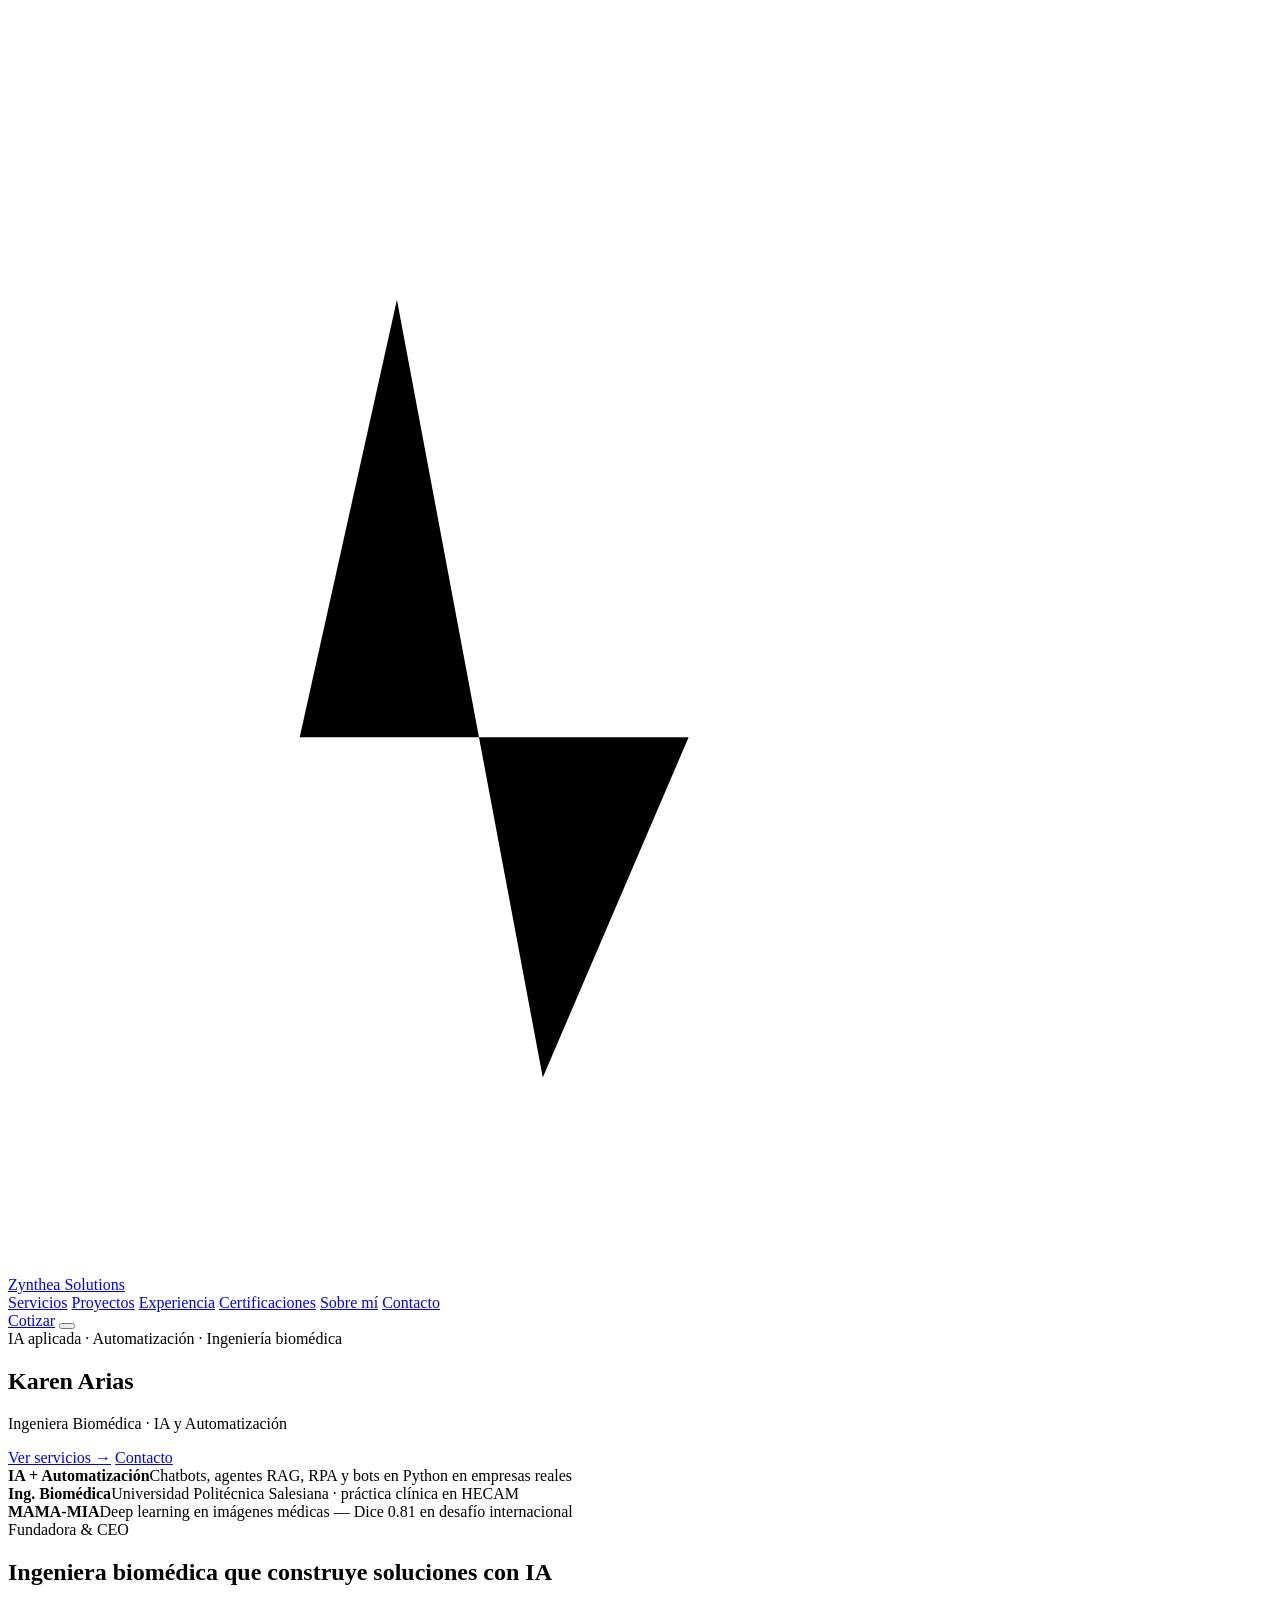
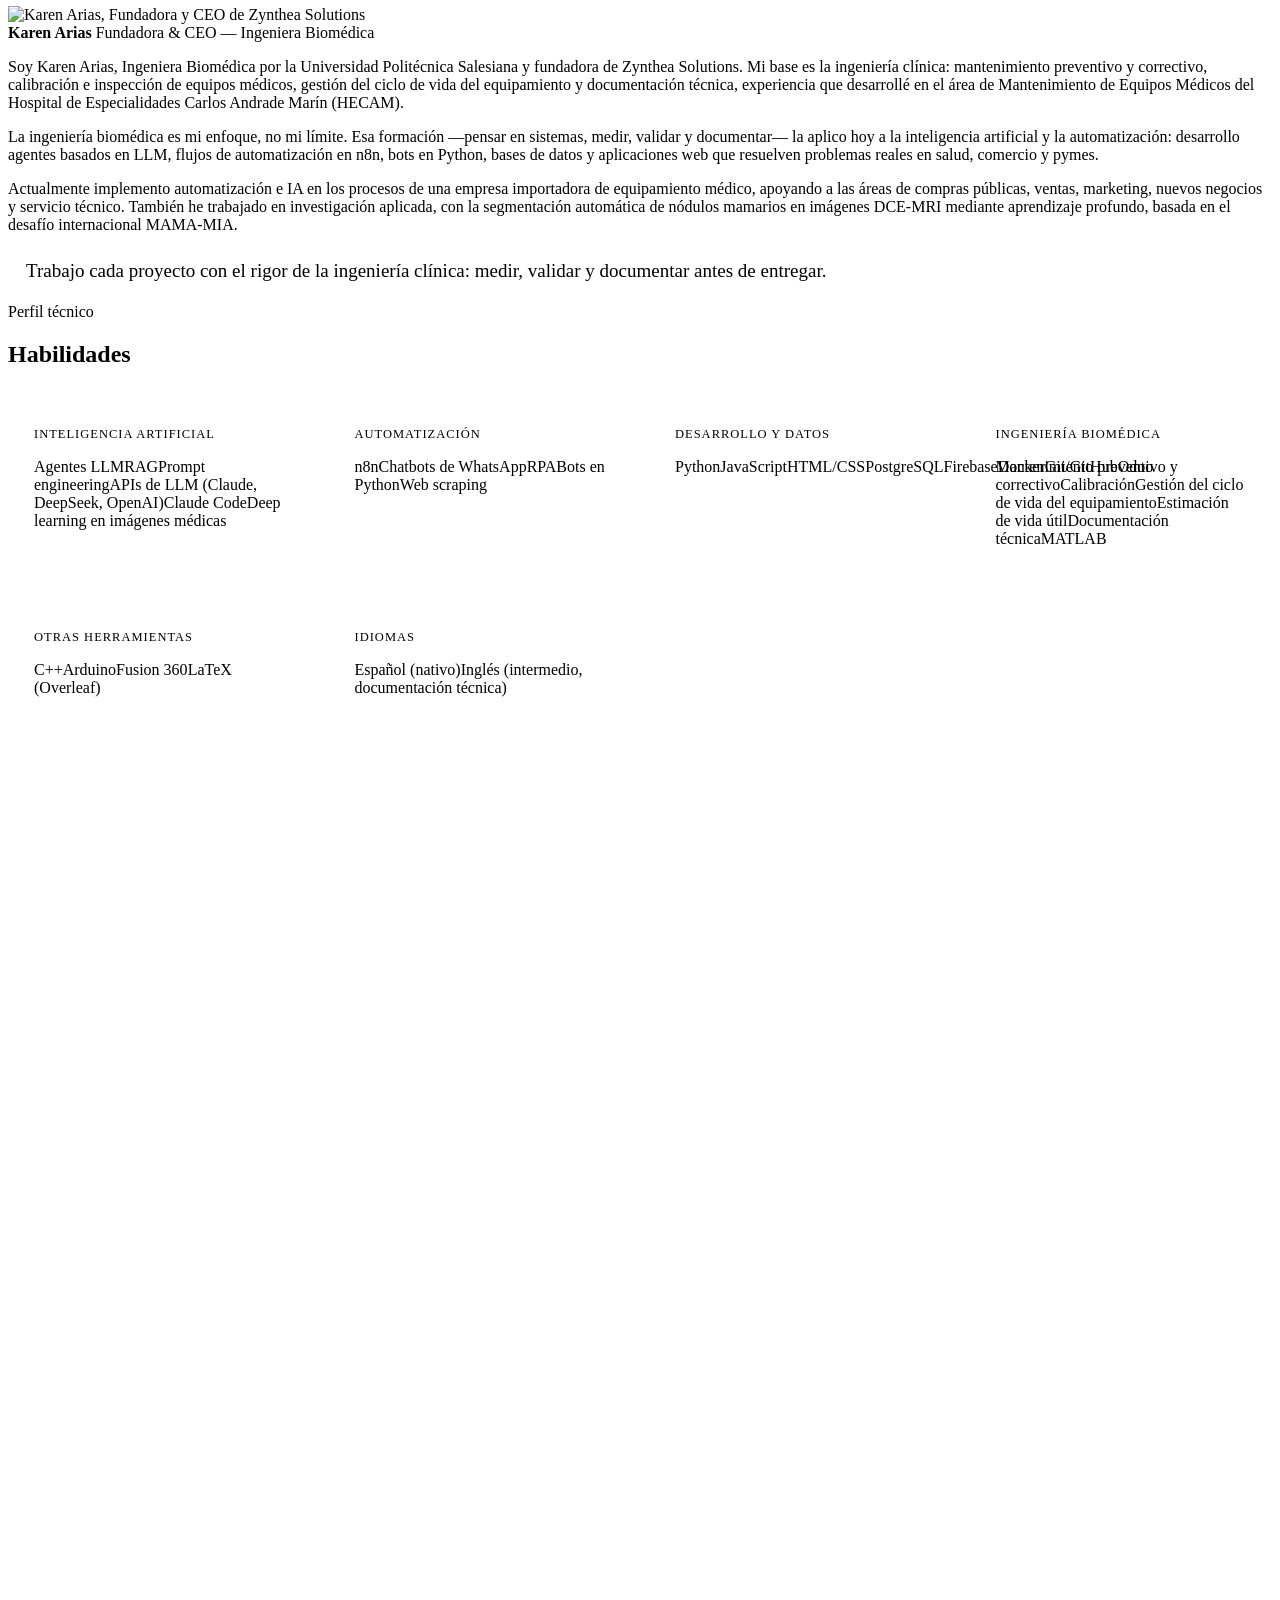
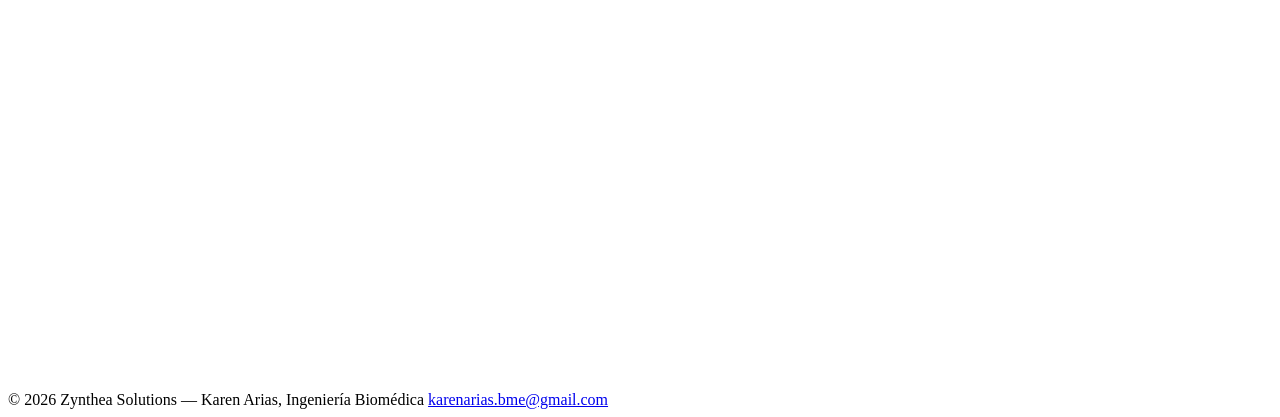
==== commit e1a8f6e2: "content: nuevo Sobre mí y Habilidades en Inicio" ====
--- a/index.html
+++ b/index.html
@@ -44,6 +44,15 @@
 <link rel="preconnect" href="https://fonts.gstatic.com" crossorigin>
 <link href="https://fonts.googleapis.com/css2?family=Lora:wght@500;600;700&family=Inter:wght@400;500;600&family=IBM+Plex+Mono:wght@400;500&display=swap" rel="stylesheet">
 <link rel="stylesheet" href="/KarenArias/assets/site.css">
+<style>
+  /* ---------- SOBRE MÍ / HABILIDADES (solo Inicio) ---------- */
+  .about p.about-closing{font-family:var(--font-d);font-size:19px;line-height:1.4;color:var(--teal);border-left:3px solid var(--pulse);padding-left:18px;margin-top:24px;}
+  .skills-grid{display:grid;grid-template-columns:repeat(auto-fill,minmax(300px,1fr));gap:18px;}
+  .skill-card{background:var(--white);border:1px solid var(--line);border-radius:6px;padding:26px;}
+  .skill-card h3{font-family:var(--font-m);font-size:12.5px;font-weight:500;text-transform:uppercase;letter-spacing:.08em;color:var(--pulse);}
+  .skill-card .about-tags{margin-top:16px;}
+  @media (max-width:860px){ .skills-grid{grid-template-columns:1fr;} }
+</style>
 </head>
 <body>
 
@@ -71,11 +80,11 @@
     <div class="hero-grid">
       <div>
         <div class="eyebrow">IA aplicada · Automatización · Ingeniería biomédica</div>
-        <h1>Automatizamos lo repetitivo para que tu equipo se enfoque en lo que de verdad <em>importa</em>.</h1>
-        <p class="hero-sub">Chatbots de WhatsApp con IA, agentes que responden con la información de tu empresa, bots que trabajan por ti cada día y herramientas web a la medida — con el mismo estándar de precisión con el que se calibra un equipo médico antes de usarlo en un paciente.</p>
+        <h1>Karen Arias</h1>
+        <p class="hero-sub">Ingeniera Biomédica · IA y Automatización</p>
         <div class="hero-actions">
-          <a class="btn btn-primary" href="https://wa.me/593967857347?text=Hola%20Karen%2C%20quiero%20informaci%C3%B3n%20sobre%20sus%20servicios" target="_blank" rel="noopener">Cotiza por WhatsApp →</a>
-          <a class="btn btn-ghost" href="/KarenArias/servicios/">Ver servicios</a>
+          <a class="btn btn-primary" href="/KarenArias/servicios/">Ver servicios →</a>
+          <a class="btn btn-ghost" href="/KarenArias/contacto/">Contacto</a>
         </div>
       </div>
       <div class="hero-stats">
@@ -94,7 +103,7 @@
     <div class="wrap about-grid">
       <div>
         <div class="eyebrow">Fundadora &amp; CEO</div>
-        <h2>Detrás de Zynthea Solutions.</h2>
+        <h2>Ingeniera biomédica que construye soluciones con IA</h2>
         <div class="about-photo">
           <img src="/KarenArias/karen-arias.jpg" alt="Karen Arias, Fundadora y CEO de Zynthea Solutions">
           <div class="about-photo-caption">
@@ -104,39 +113,57 @@
         </div>
       </div>
       <div>
-        <p>Zynthea Solutions nace de la precisión técnica que exige la ingeniería biomédica: analizar sistemas complejos, encontrar dónde se puede optimizar y proponer soluciones prácticas que de verdad se puedan implementar en un entorno clínico.</p>
-        <p>Hoy es un proyecto liderado directamente por su fundadora, con disciplina, ética profesional y una orientación clara a resultados: cada proyecto arranca con un objetivo definido, y no se da por cerrado hasta cumplirlo. La visión es crecer hacia un equipo que sostenga ese mismo estándar en cada servicio.</p>
+        <p>Soy Karen Arias, Ingeniera Biomédica por la Universidad Politécnica Salesiana y fundadora de Zynthea Solutions. Mi base es la ingeniería clínica: mantenimiento preventivo y correctivo, calibración e inspección de equipos médicos, gestión del ciclo de vida del equipamiento y documentación técnica, experiencia que desarrollé en el área de Mantenimiento de Equipos Médicos del Hospital de Especialidades Carlos Andrade Marín (HECAM).</p>
+        <p>La ingeniería biomédica es mi enfoque, no mi límite. Esa formación —pensar en sistemas, medir, validar y documentar— la aplico hoy a la inteligencia artificial y la automatización: desarrollo agentes basados en LLM, flujos de automatización en n8n, bots en Python, bases de datos y aplicaciones web que resuelven problemas reales en salud, comercio y pymes.</p>
+        <p>Actualmente implemento automatización e IA en los procesos de una empresa importadora de equipamiento médico, apoyando a las áreas de compras públicas, ventas, marketing, nuevos negocios y servicio técnico. También he trabajado en investigación aplicada, con la segmentación automática de nódulos mamarios en imágenes DCE-MRI mediante aprendizaje profundo, basada en el desafío internacional MAMA-MIA.</p>
+        <p class="about-closing">Trabajo cada proyecto con el rigor de la ingeniería clínica: medir, validar y documentar antes de entregar.</p>
       </div>
     </div>
   </section>
 
-  <section id="resumen">
+  <section id="habilidades">
     <div class="wrap">
       <div class="section-head">
-        <div class="eyebrow">Servicios</div>
-        <h2>Soluciones listas para implementar en tu negocio</h2>
-        <p>Para clínicas, consultorios, laboratorios, distribuidoras y pymes que quieren atender más rápido, vender mejor y dejar de perder horas en tareas manuales.</p>
+        <div class="eyebrow">Perfil técnico</div>
+        <h2>Habilidades</h2>
       </div>
-      <div class="highlights-grid">
-        <div class="highlight">
-          <svg class="icon" viewBox="0 0 40 40"><path d="M8,8 h24 a3,3 0 0 1 3,3 v14 a3,3 0 0 1 -3,3 h-14 l-7,6 v-6 h-3 a3,3 0 0 1 -3,-3 v-14 a3,3 0 0 1 3,-3 z" fill="none" stroke="#00A868" stroke-width="2"/><path d="M12,16 h16 M12,21 h10" stroke="#00A868" stroke-width="2"/></svg>
-          <h3>Chatbot de WhatsApp con IA</h3>
-          <p>Responde preguntas frecuentes, agenda citas y califica clientes 24/7, y pasa a una persona cuando hace falta.</p>
+      <div class="skills-grid">
+        <div class="skill-card">
+          <h3>Inteligencia artificial</h3>
+          <div class="about-tags">
+            <span class="tag">Agentes LLM</span><span class="tag">RAG</span><span class="tag">Prompt engineering</span><span class="tag">APIs de LLM (Claude, DeepSeek, OpenAI)</span><span class="tag">Claude Code</span><span class="tag">Deep learning en imágenes médicas</span>
+          </div>
         </div>
-        <div class="highlight">
-          <svg class="icon" viewBox="0 0 40 40"><circle cx="20" cy="20" r="6" fill="none" stroke="#00A868" stroke-width="2"/><path d="M20,4 v8 M20,28 v8 M4,20 h8 M28,20 h8 M9,9 l5,5 M26,26 l5,5 M31,9 l-5,5 M14,26 l-5,5" stroke="#00A868" stroke-width="2"/></svg>
-          <h3>Agentes y asistentes de IA (RAG)</h3>
-          <p>Un asistente que responde con <em>tus</em> catálogos, manuales y documentos internos, sin inventar respuestas.</p>
+        <div class="skill-card">
+          <h3>Automatización</h3>
+          <div class="about-tags">
+            <span class="tag">n8n</span><span class="tag">Chatbots de WhatsApp</span><span class="tag">RPA</span><span class="tag">Bots en Python</span><span class="tag">Web scraping</span>
+          </div>
         </div>
-        <div class="highlight">
-          <svg class="icon" viewBox="0 0 40 40"><circle cx="14" cy="14" r="5" fill="none" stroke="#00A868" stroke-width="2"/><circle cx="26" cy="26" r="5" fill="none" stroke="#00A868" stroke-width="2"/><path d="M18,15 h8 M22,18 v4" fill="none" stroke="#00A868" stroke-width="2"/></svg>
-          <h3>Automatización y bots</h3>
-          <p>Bots en Python y flujos RPA que buscan información, llenan reportes y envían alertas automáticamente cada día.</p>
+        <div class="skill-card">
+          <h3>Desarrollo y datos</h3>
+          <div class="about-tags">
+            <span class="tag">Python</span><span class="tag">JavaScript</span><span class="tag">HTML/CSS</span><span class="tag">PostgreSQL</span><span class="tag">Firebase</span><span class="tag">Docker</span><span class="tag">Git/GitHub</span><span class="tag">Odoo</span>
+          </div>
         </div>
-      </div>
-      <div class="highlights-actions">
-        <a class="btn btn-primary" href="/KarenArias/servicios/">Ver todos los servicios →</a>
-        <a class="btn btn-ghost" href="https://wa.me/593967857347?text=Hola%20Karen%2C%20quiero%20agendar%20una%20reuni%C3%B3n" target="_blank" rel="noopener">Agenda una reunión</a>
+        <div class="skill-card">
+          <h3>Ingeniería biomédica</h3>
+          <div class="about-tags">
+            <span class="tag">Mantenimiento preventivo y correctivo</span><span class="tag">Calibración</span><span class="tag">Gestión del ciclo de vida del equipamiento</span><span class="tag">Estimación de vida útil</span><span class="tag">Documentación técnica</span><span class="tag">MATLAB</span>
+          </div>
+        </div>
+        <div class="skill-card">
+          <h3>Otras herramientas</h3>
+          <div class="about-tags">
+            <span class="tag">C++</span><span class="tag">Arduino</span><span class="tag">Fusion 360</span><span class="tag">LaTeX (Overleaf)</span>
+          </div>
+        </div>
+        <div class="skill-card">
+          <h3>Idiomas</h3>
+          <div class="about-tags">
+            <span class="tag">Español (nativo)</span><span class="tag">Inglés (intermedio, documentación técnica)</span>
+          </div>
+        </div>
       </div>
     </div>
   </section>
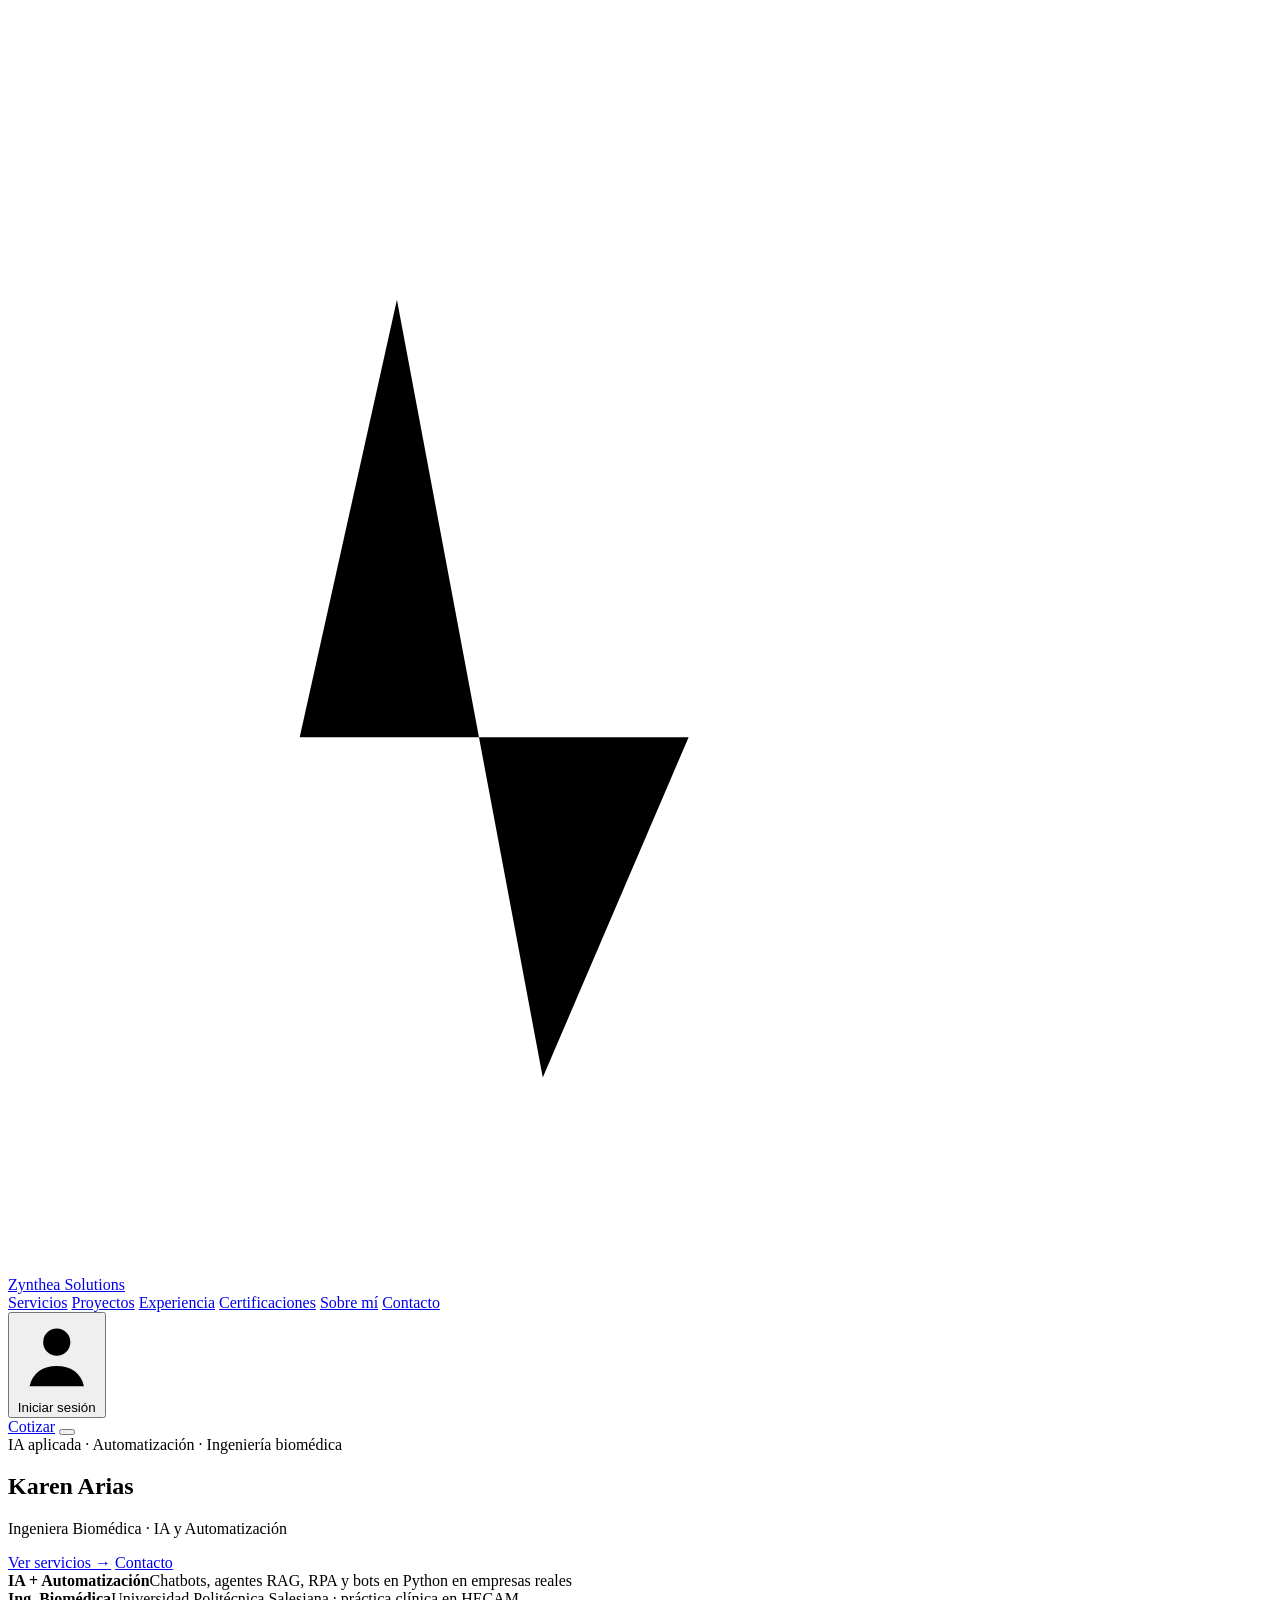
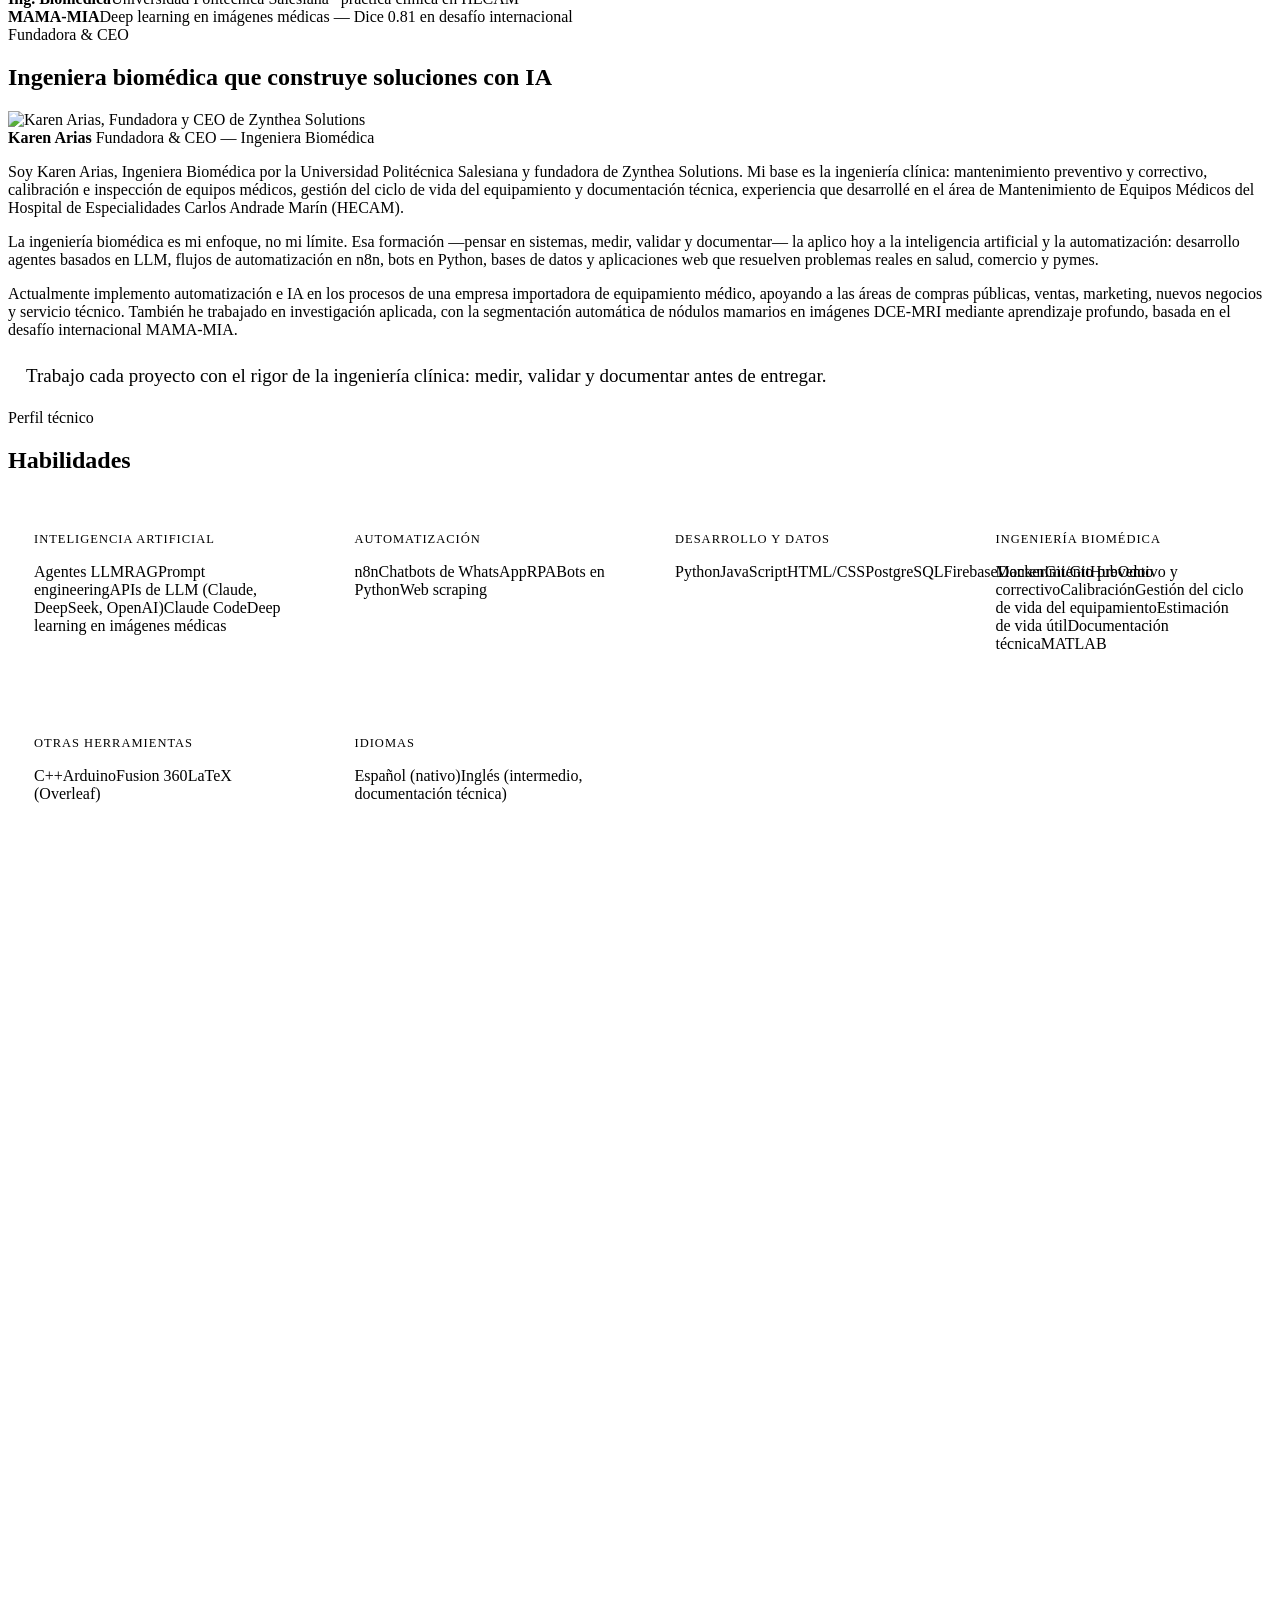
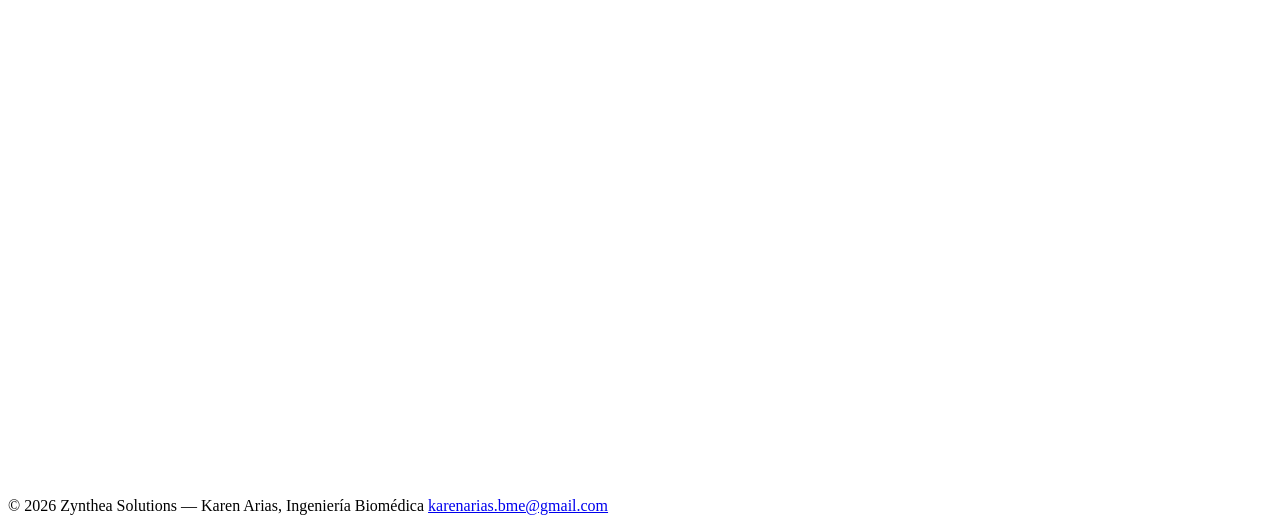
==== commit 48641c91: "feat: botón Iniciar sesión en el menú con selector Talleres / Lavadoras Co-Authored-By: Claude Opus " ====
--- a/index.html
+++ b/index.html
@@ -35,6 +35,12 @@
 <meta property="og:title" content="Zynthea Solutions — IA, Automatización e Ingeniería Biomédica">
 <meta property="og:description" content="Chatbots con IA, agentes RAG, automatización de procesos, páginas web e ingeniería biomédica en Quito, Ecuador.">
 <meta property="og:url" content="https://karenariasbme.github.io/KarenArias/">
+<meta property="og:image" content="https://karenariasbme.github.io/KarenArias/og-image.png">
+<meta property="og:image:width" content="1200">
+<meta property="og:image:height" content="630">
+<meta property="og:image:alt" content="Zynthea Solutions: IA, automatización e ingeniería biomédica. Chatbots, agentes de IA y sistemas para talleres y lavadoras.">
+<meta name="twitter:card" content="summary_large_image">
+<meta name="twitter:image" content="https://karenariasbme.github.io/KarenArias/og-image.png">
 <meta property="og:locale" content="es_EC">
 <meta property="og:site_name" content="Zynthea Solutions">
 <link rel="icon" href="/KarenArias/favicon-32.png" sizes="32x32" type="image/png">
@@ -70,6 +76,21 @@
       <a href="/KarenArias/" aria-current="page">Sobre mí</a>
       <a href="/KarenArias/contacto/">Contacto</a>
     </nav>
+    <div class="login-menu">
+      <button class="nav-login" id="loginBtn" type="button" aria-haspopup="true" aria-expanded="false" aria-controls="loginPop">
+        <svg viewBox="0 0 24 24" aria-hidden="true"><circle cx="12" cy="8" r="4"/><path d="M4 21c.8-4 4-6 8-6s7.2 2 8 6"/></svg>
+        Iniciar sesión
+      </button>
+      <div class="login-pop" id="loginPop" hidden>
+        <p class="login-pop-title">¿A qué sistema quieres entrar?</p>
+        <a href="https://karenariasbme.github.io/zynthea-talleres/">
+          <b>Sistema para Talleres</b><span>Órdenes de trabajo, clientes y vehículos</span>
+        </a>
+        <a href="https://karenariasbme.github.io/zynthea-lavadoras/">
+          <b>Sistema para Lavadoras</b><span>Aceites, filtros y cambios de aceite</span>
+        </a>
+      </div>
+    </div>
     <a class="nav-cta" href="https://wa.me/593967857347?text=Hola%20Karen%2C%20quiero%20informaci%C3%B3n%20sobre%20sus%20servicios" target="_blank" rel="noopener">Cotizar</a>
     <button class="burger" id="burger" aria-label="Abrir menú" aria-expanded="false" aria-controls="navLinks"><span></span><span></span><span></span></button>
   </div>
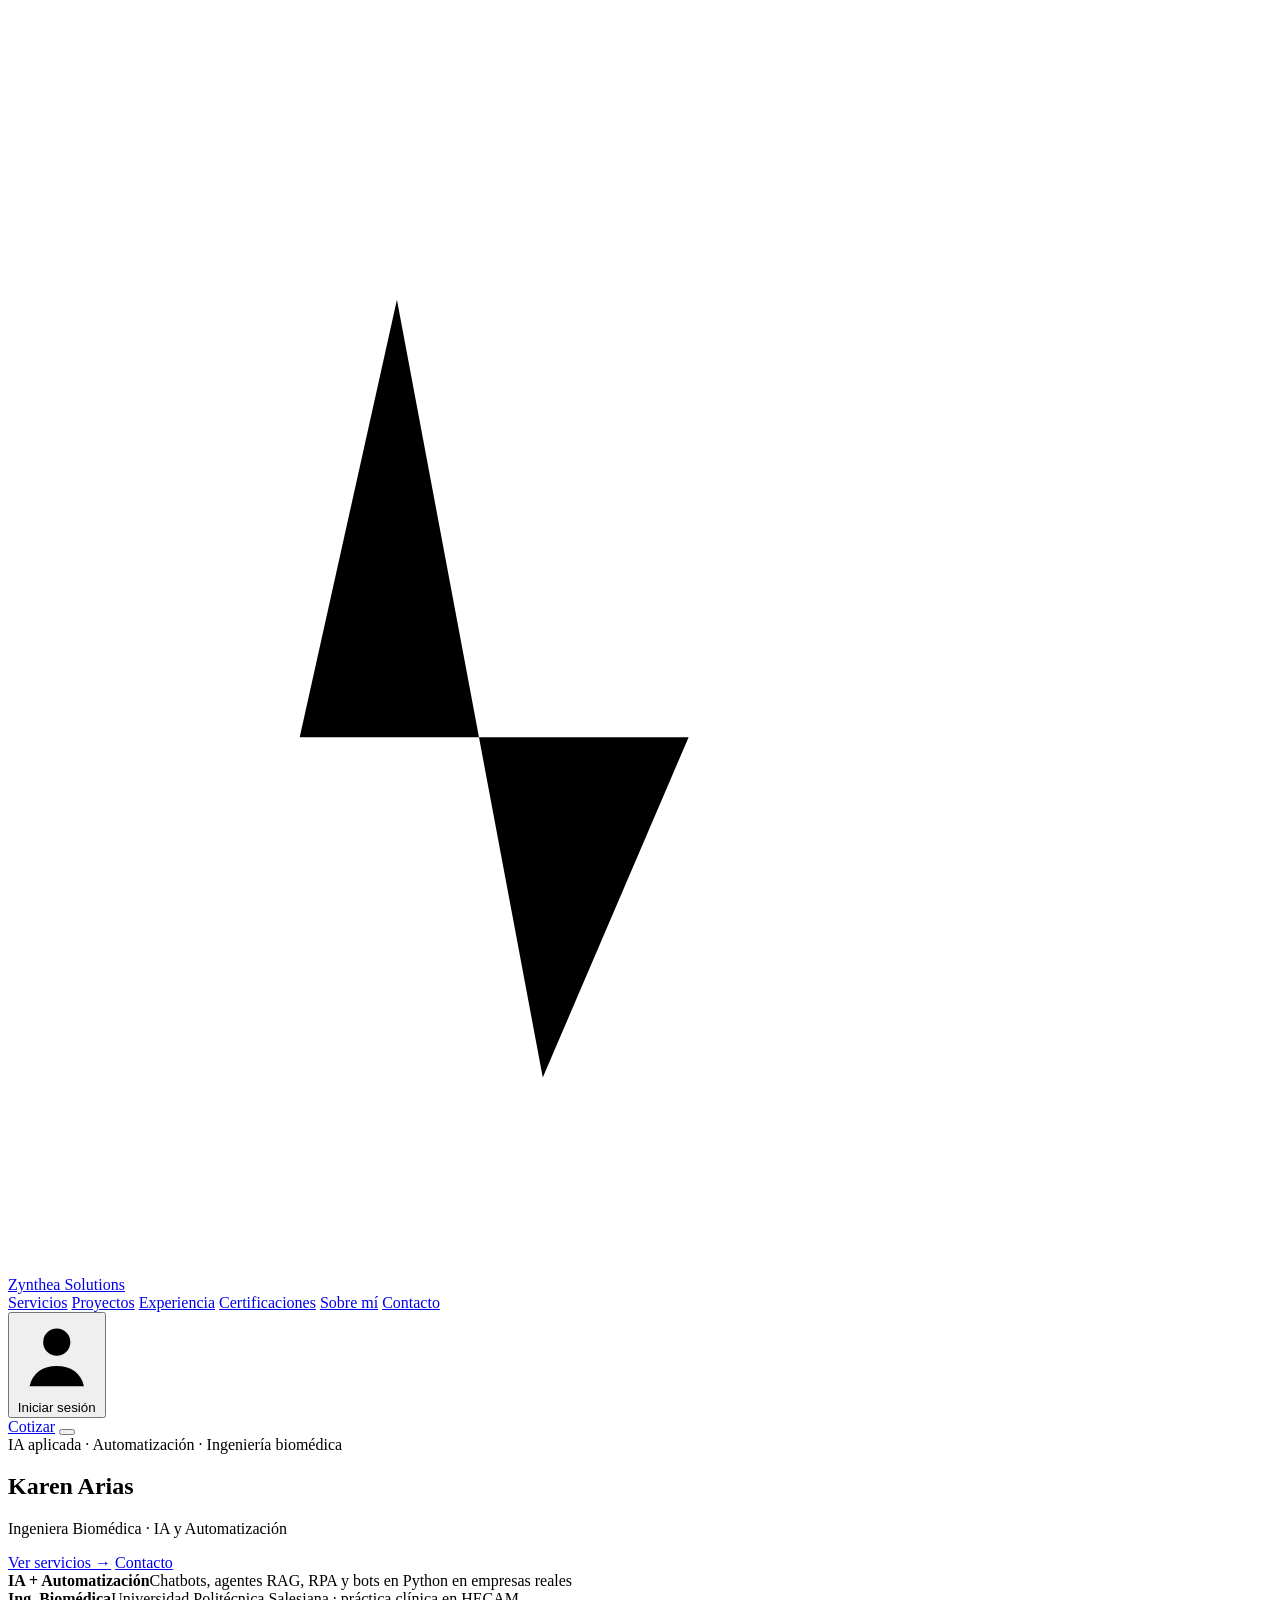
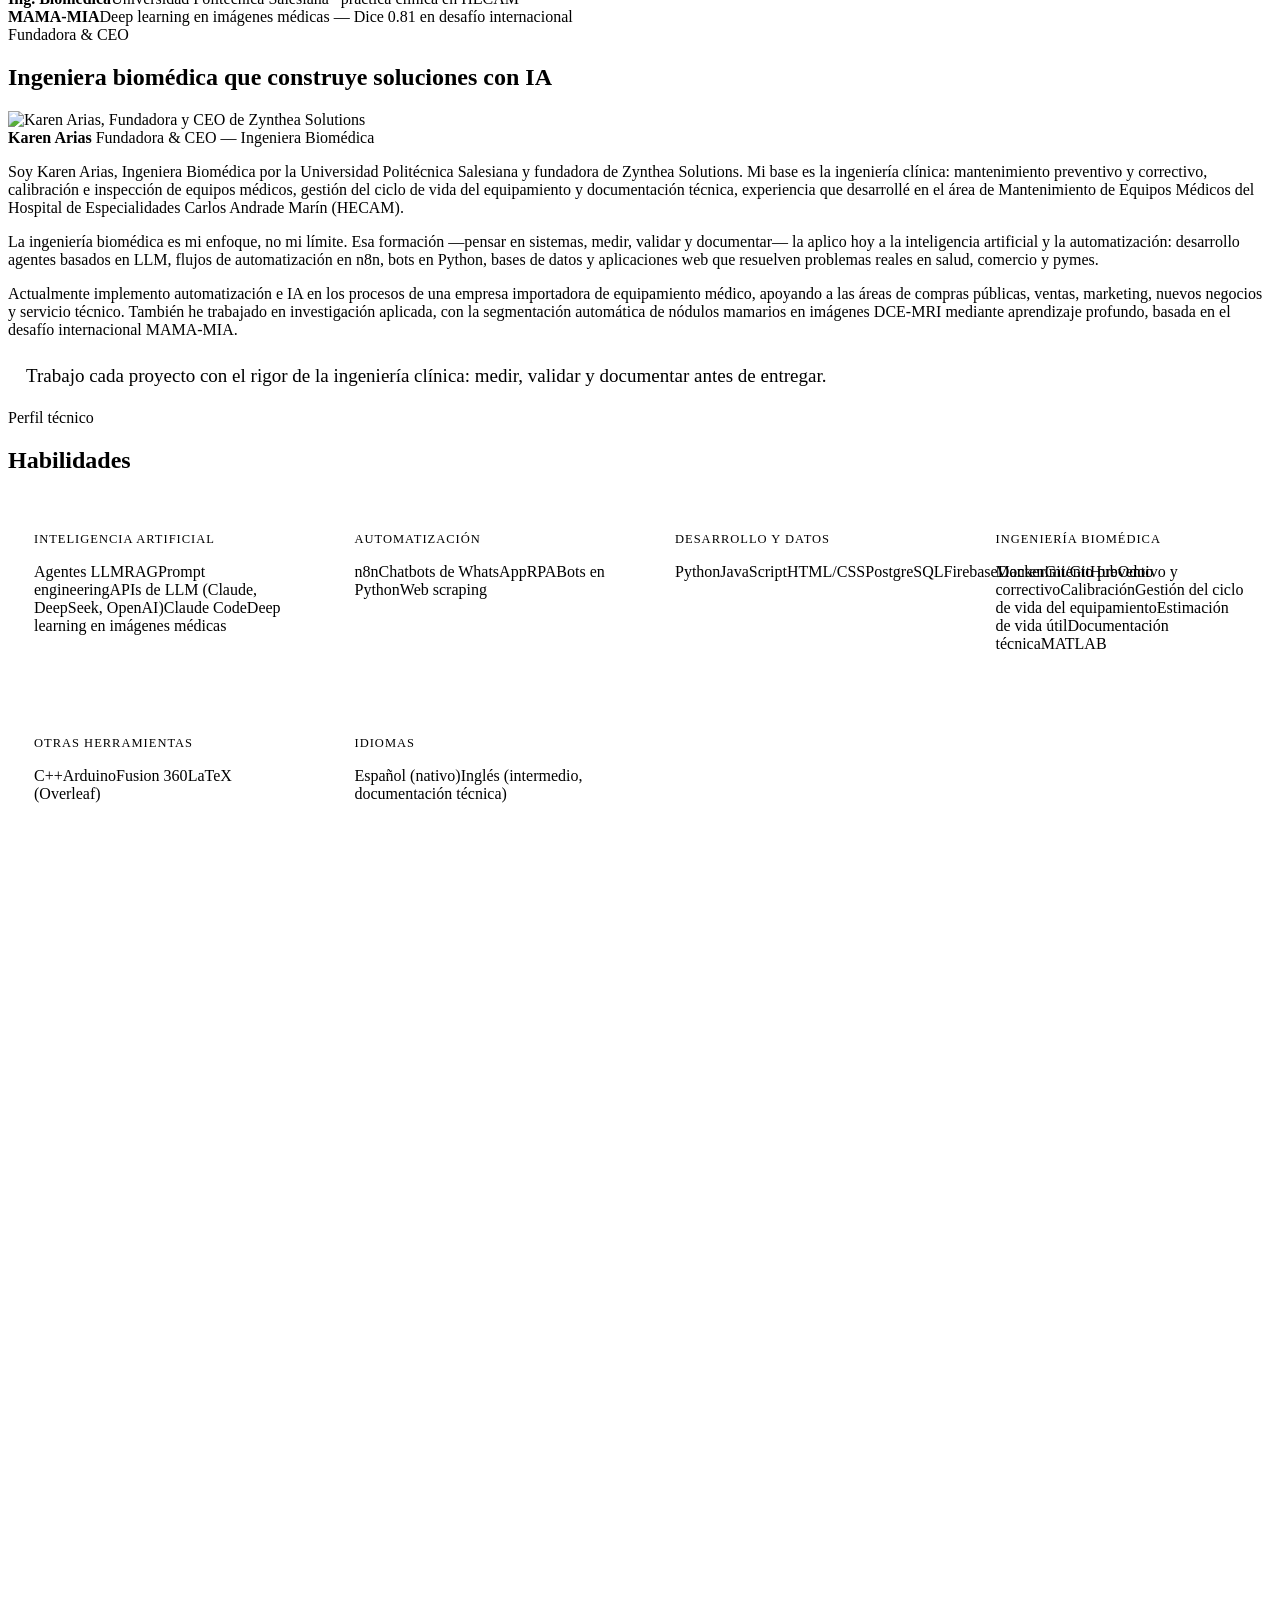
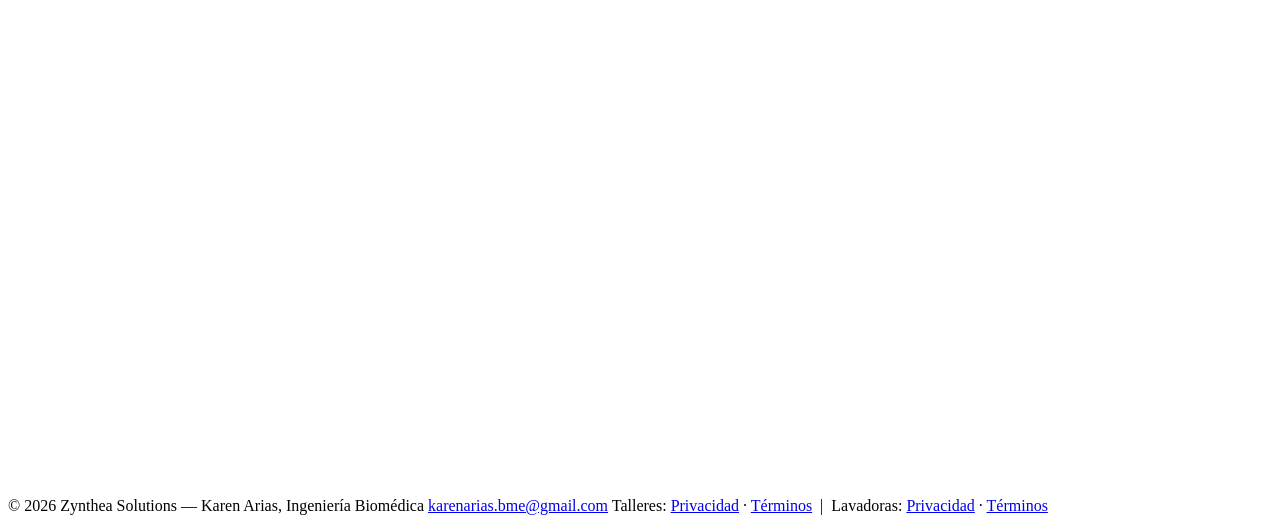
==== commit 935575af: "seo: H1, og:image y Twitter card, canonical y favicon en landings, JSON-LD SoftwareApplication y Org" ====
--- a/index.html
+++ b/index.html
@@ -13,6 +13,9 @@
   "@type": "Organization",
   "name": "Zynthea Solutions",
   "url": "https://karenariasbme.github.io/KarenArias/",
+  "logo": "https://karenariasbme.github.io/KarenArias/favicon-192.png",
+  "image": "https://karenariasbme.github.io/KarenArias/og-image.png",
+  "sameAs": ["https://www.linkedin.com/in/karen-arias-3723492a7"],
   "description": "Soluciones de inteligencia artificial, automatización de procesos, desarrollo web e ingeniería biomédica en Quito, Ecuador.",
   "founder": { "@type": "Person", "name": "Karen Arias" },
   "telephone": "+593967857347",
@@ -126,7 +129,7 @@
         <div class="eyebrow">Fundadora &amp; CEO</div>
         <h2>Ingeniera biomédica que construye soluciones con IA</h2>
         <div class="about-photo">
-          <img src="/KarenArias/karen-arias.jpg" alt="Karen Arias, Fundadora y CEO de Zynthea Solutions">
+          <img src="/KarenArias/karen-arias.webp" alt="Karen Arias, Fundadora y CEO de Zynthea Solutions" width="800" height="1000" fetchpriority="high">
           <div class="about-photo-caption">
             <b>Karen Arias</b>
             <span>Fundadora &amp; CEO — Ingeniera Biomédica</span>
@@ -198,6 +201,7 @@
   <div class="wrap foot-row">
     <span>© 2026 Zynthea Solutions — Karen Arias, Ingeniería Biomédica</span>
     <a href="mailto:karenarias.bme@gmail.com">karenarias.bme@gmail.com</a>
+    <span class="foot-legal">Talleres: <a href="https://karenariasbme.github.io/zynthea-talleres/privacidad.html">Privacidad</a> · <a href="https://karenariasbme.github.io/zynthea-talleres/terminos.html">Términos</a> &nbsp;|&nbsp; Lavadoras: <a href="https://karenariasbme.github.io/zynthea-lavadoras/privacidad.html">Privacidad</a> · <a href="https://karenariasbme.github.io/zynthea-lavadoras/terminos.html">Términos</a></span>
   </div>
 </footer>
 
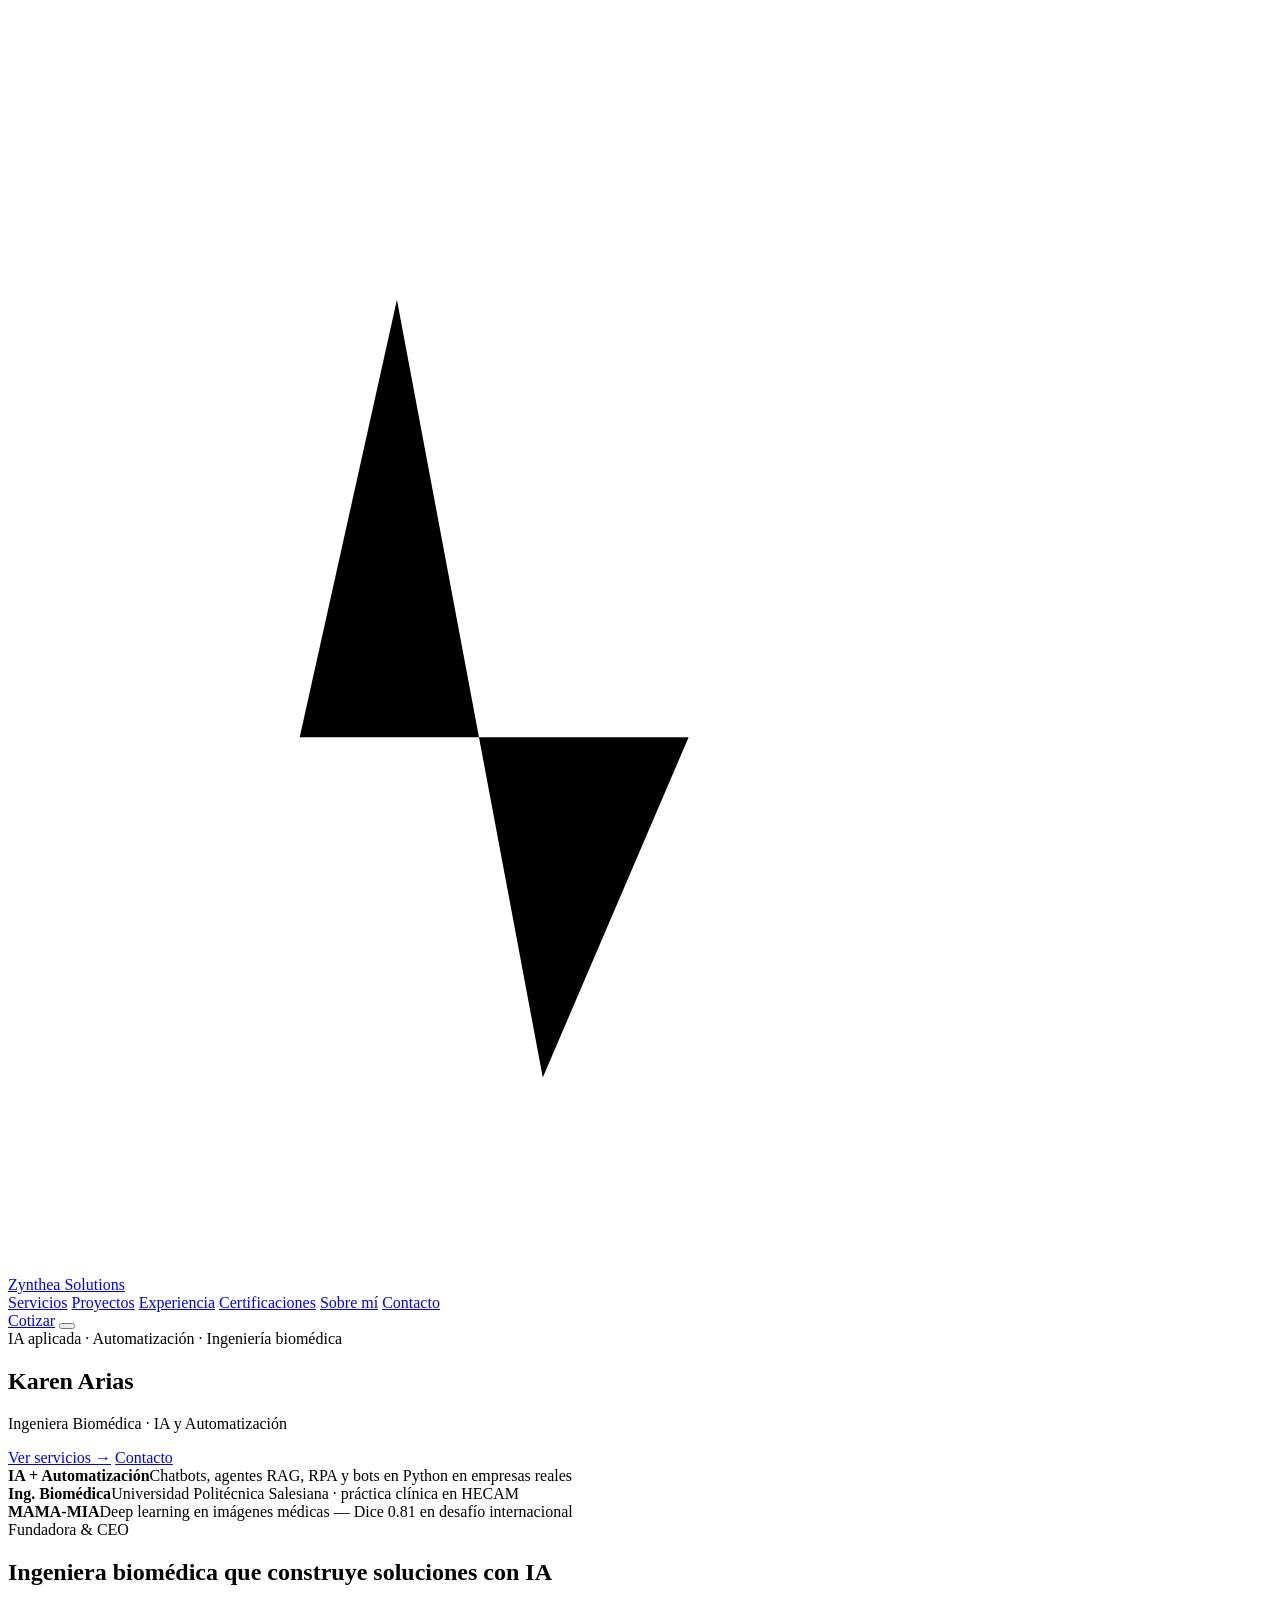
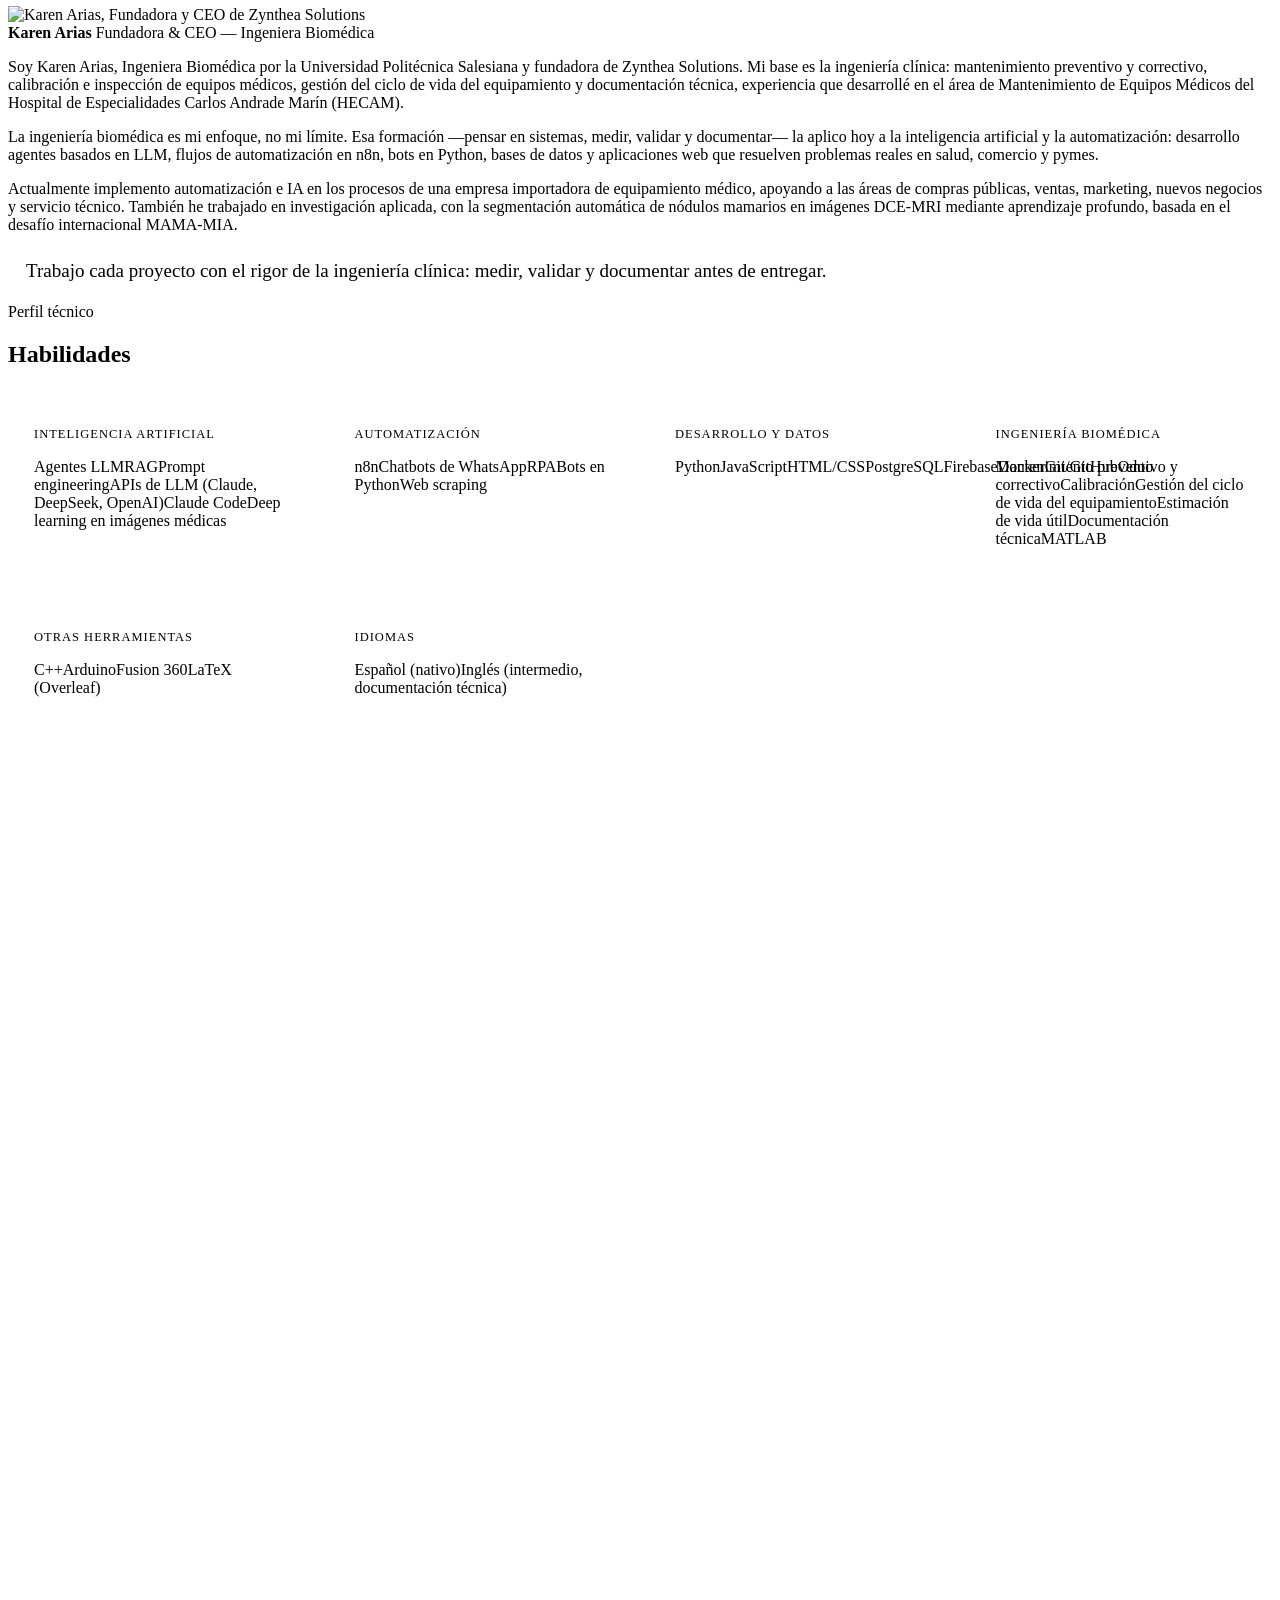
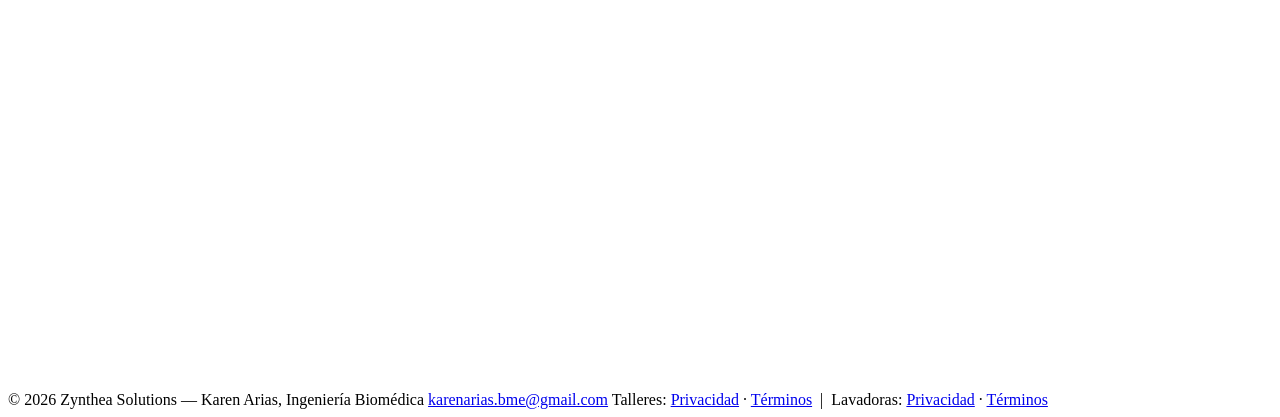
==== commit fd6464bb: "feat: "Iniciar sesión" solo en servicios y talleres + ajustes SEO - Quita "Iniciar sesión" del menú " ====
--- a/index.html
+++ b/index.html
@@ -3,8 +3,8 @@
 <head>
 <meta charset="UTF-8">
 <meta name="viewport" content="width=device-width, initial-scale=1.0">
-<title>Zynthea Solutions — IA, Automatización e Ingeniería Biomédica</title>
-<meta name="description" content="Zynthea Solutions, Quito, Ecuador. Chatbots de WhatsApp con IA, agentes y asistentes RAG, automatización de procesos (RPA), bots en Python, páginas web y cotizadores, IA en imágenes médicas y mantenimiento de equipos médicos.">
+<title>Zynthea Solutions: IA, automatización e ingeniería biomédica</title>
+<meta name="description" content="Zynthea Solutions en Quito, Ecuador: chatbots de WhatsApp con IA, automatización de procesos, páginas web e ingeniería biomédica, con sistemas de pago único.">
 <meta name="robots" content="index, follow">
 <meta name="keywords" content="chatbot WhatsApp Ecuador, automatización de procesos Quito, agentes de IA, RAG, RPA, bots Python, web scraping, páginas web Quito, cotizador web, inteligencia artificial empresas Ecuador, IA imágenes médicas, mantenimiento equipos médicos Quito, ingeniería biomédica Ecuador">
 <script type="application/ld+json">
@@ -35,7 +35,7 @@
 </script>
 <link rel="canonical" href="https://karenariasbme.github.io/KarenArias/">
 <meta property="og:type" content="website">
-<meta property="og:title" content="Zynthea Solutions — IA, Automatización e Ingeniería Biomédica">
+<meta property="og:title" content="Zynthea Solutions: IA, automatización e ingeniería biomédica">
 <meta property="og:description" content="Chatbots con IA, agentes RAG, automatización de procesos, páginas web e ingeniería biomédica en Quito, Ecuador.">
 <meta property="og:url" content="https://karenariasbme.github.io/KarenArias/">
 <meta property="og:image" content="https://karenariasbme.github.io/KarenArias/og-image.png">
@@ -79,21 +79,6 @@
       <a href="/KarenArias/" aria-current="page">Sobre mí</a>
       <a href="/KarenArias/contacto/">Contacto</a>
     </nav>
-    <div class="login-menu">
-      <button class="nav-login" id="loginBtn" type="button" aria-haspopup="true" aria-expanded="false" aria-controls="loginPop">
-        <svg viewBox="0 0 24 24" aria-hidden="true"><circle cx="12" cy="8" r="4"/><path d="M4 21c.8-4 4-6 8-6s7.2 2 8 6"/></svg>
-        Iniciar sesión
-      </button>
-      <div class="login-pop" id="loginPop" hidden>
-        <p class="login-pop-title">¿A qué sistema quieres entrar?</p>
-        <a href="https://karenariasbme.github.io/zynthea-talleres/">
-          <b>Sistema para Talleres</b><span>Órdenes de trabajo, clientes y vehículos</span>
-        </a>
-        <a href="https://karenariasbme.github.io/zynthea-lavadoras/">
-          <b>Sistema para Lavadoras</b><span>Aceites, filtros y cambios de aceite</span>
-        </a>
-      </div>
-    </div>
     <a class="nav-cta" href="https://wa.me/593967857347?text=Hola%20Karen%2C%20quiero%20informaci%C3%B3n%20sobre%20sus%20servicios" target="_blank" rel="noopener">Cotizar</a>
     <button class="burger" id="burger" aria-label="Abrir menú" aria-expanded="false" aria-controls="navLinks"><span></span><span></span><span></span></button>
   </div>
